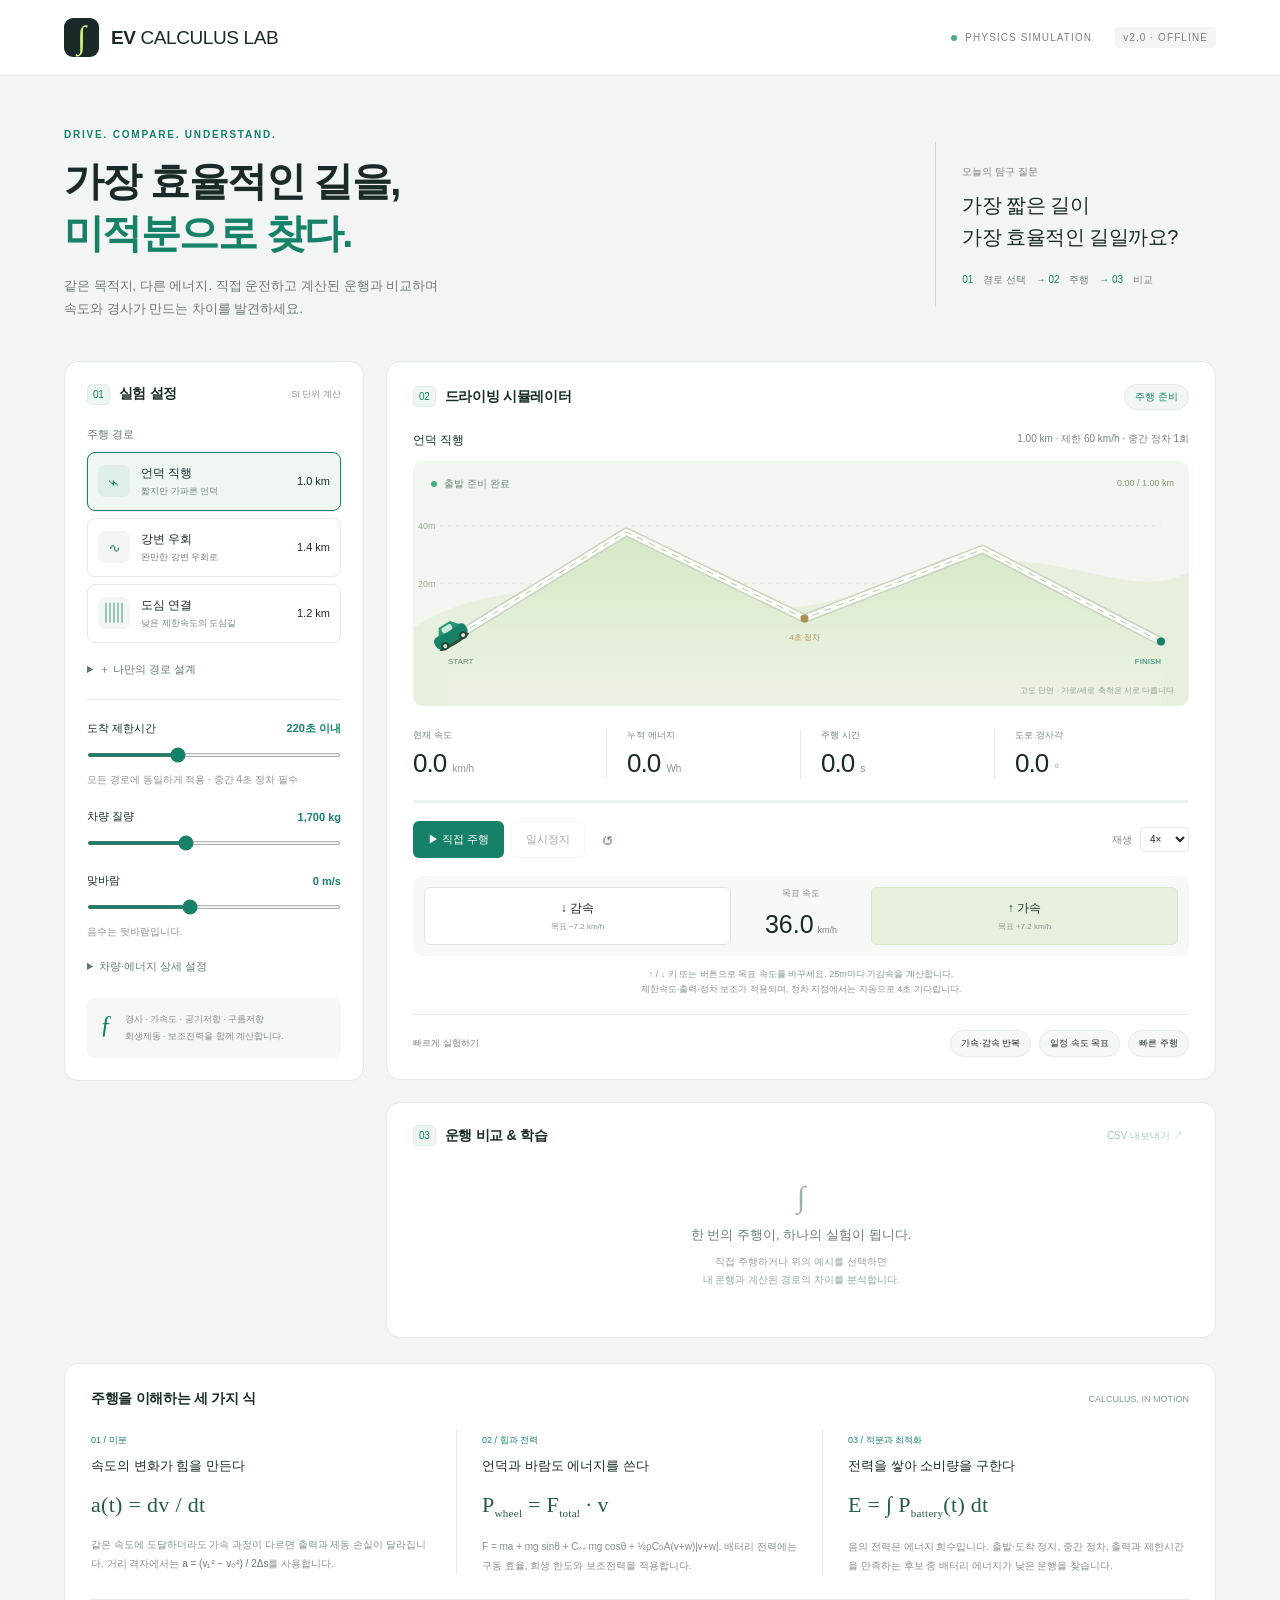
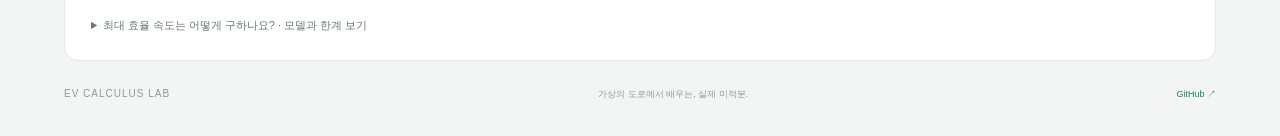
==== EV-Calculus-Lab.html @ 9992f2cc "Add standalone offline HTML and synchronized user/reference route comparison" ====
<!doctype html>
<html lang="ko">
<head><meta charset="utf-8"><meta name="viewport" content="width=device-width,initial-scale=1"><title>EV Calculus Lab · 미적분으로 달리다</title><style>:root{--bg:#f3f5f4;--ink:#192a28;--muted:#77827e;--line:#e3e9e6;--green:#168168;--lime:#d7f483;--blue:#687ddb;--font:'IBM Plex Sans KR',Arial,sans-serif}*{box-sizing:border-box}body{margin:0;background:var(--bg);color:var(--ink);font:14px var(--font)}button,input,select{font:inherit}button,summary{cursor:pointer}button:disabled{opacity:.4;cursor:not-allowed}button{transition:background .18s,transform .18s}button:not(:disabled):active{transform:translateY(1px)}a{color:var(--green)}:focus-visible{outline:3px solid #80b6f5;outline-offset:3px}fieldset{border:0;margin:0;padding:0;min-width:0}h1,h2,h3,p{margin:0}button{color:inherit}[hidden]{display:none!important}.topbar{height:76px;background:#fff;border-bottom:1px solid var(--line);padding:0 5%;display:flex;align-items:center;justify-content:space-between}.brand{display:flex;align-items:center;gap:12px;text-decoration:none;color:var(--ink);font-family:'Space Grotesk',sans-serif;letter-spacing:-.4px}.brand-icon{display:grid;place-items:center;width:35px;height:39px;background:var(--ink);color:var(--lime);border-radius:9px;font:32px Georgia}.brand strong{font-size:19px}.brand strong span{font-weight:500}.top-right{display:flex;align-items:center;gap:8px;font:10px 'Space Grotesk',sans-serif;letter-spacing:1.1px;color:var(--muted)}.status-dot{display:inline-block;width:6px;height:6px;border-radius:50%;background:#47ad80}.version{background:var(--bg);border-radius:4px;padding:5px 8px;margin-left:15px}main{max-width:1440px;margin:auto;padding:0 5%}.intro{display:flex;justify-content:space-between;align-items:center;padding:53px 0 40px}.eyebrow{font:10px 'Space Grotesk',sans-serif;letter-spacing:1.8px;color:var(--green);font-weight:600}h1{font-size:40px;line-height:1.3;font-weight:600;letter-spacing:-1.6px;margin:15px 0}h1 em{font-style:normal;color:var(--green)}.subtitle{color:#6c7974;line-height:1.8;font-size:13px}.intro-note{padding:20px 26px;border-left:1px solid #cfdad4;margin-right:12px}.intro-note>span{font-size:10px;color:var(--muted)}.intro-note>p{font-size:20px;line-height:1.6;letter-spacing:-.5px;margin:10px 0 20px}.intro-note>div{font:10px 'Space Grotesk',sans-serif;color:var(--green)}.intro-note>div>span{font-family:var(--font);color:var(--muted);margin:0 7px}.workspace{display:grid;grid-template-columns:300px minmax(0,1fr);gap:22px;align-items:start}.panel{background:#fff;border:1px solid var(--line);border-radius:14px;box-shadow:0 2px 3px #203b2c02}.settings{padding:22px;position:sticky;top:18px}.section-head{display:flex;align-items:center;justify-content:space-between;gap:8px;margin-bottom:22px}.section-head h2{font-size:14px;font-weight:600;letter-spacing:-.3px;display:flex;align-items:center;gap:9px}.section-num{font:10px 'Space Grotesk',sans-serif;color:var(--green);background:#edf6f1;border:1px solid #e2ede7;border-radius:5px;padding:4px 5px}.small-tag{font-size:9px;color:#87948e}.field-label{font-size:11px;display:block;color:#66766e;margin-bottom:10px}.route-choices{display:grid;gap:7px}.route-card{display:flex;align-items:center;text-align:left;gap:11px;background:#fff;border:1px solid var(--line);border-radius:8px;padding:12px 10px;width:100%}.route-card.active{border-color:var(--green);background:#f0f7f3;box-shadow:0 0 0 1px #16816814}.route-icon{width:32px;height:32px;display:grid;place-items:center;border-radius:7px;background:#f2f5f3;color:var(--green);font-size:20px}.route-card.active .route-icon{background:#dfeee6}.route-card strong{font-size:12px;font-weight:500;display:block}.route-card small{font-size:9px;color:var(--muted);display:block;margin-top:3px}.route-distance{margin-left:auto;font:11px 'Space Grotesk',sans-serif;white-space:nowrap}details{font-size:11px;margin-top:18px}summary{color:#677a70;font-weight:500;line-height:1.6}details[open]>summary{margin-bottom:12px}.hint{color:#89958f;font-size:10px;line-height:1.7;margin:7px 0 16px}.divider{height:1px;background:var(--line);margin:21px 0}.slider-label{display:flex;align-items:center;justify-content:space-between;font-size:11px;margin-top:21px}.slider-label output{font:11px 'Space Grotesk',var(--font);color:var(--green);font-weight:600}input[type=range]{width:100%;height:4px;accent-color:var(--green);margin:17px 0 7px;cursor:pointer}.two-fields{display:grid;grid-template-columns:1fr 1fr;gap:11px}.two-fields label{font-size:10px;color:#677a70}input[type=number]{display:block;width:100%;padding:7px 8px;background:#f8faf9;border:1px solid var(--line);border-radius:5px;margin-top:6px;color:var(--ink)}.full{width:100%;margin-top:12px}.model-note{display:flex;gap:12px;padding:13px;background:#f5f7f4;border-radius:7px;margin-top:22px}.model-note>span{color:var(--green);font:25px Georgia}.model-note>p{font-size:9px;color:#7e8c83;line-height:1.9}.main-column{display:grid;gap:22px;min-width:0}.simulator,.results{padding:22px 26px}.badge{font-size:10px;background:#f1f6f2;color:var(--green);border:1px solid #e0ebe3;padding:5px 10px;border-radius:20px}.sim-info{display:flex;justify-content:space-between;margin:0 0 12px}.sim-info>span:first-child{font-size:12px}.sim-info>span:last-child{font-size:10px;color:var(--muted)}.scene{height:245px;background:#f2f6f0;position:relative;border-radius:10px;overflow:hidden}.scene canvas{width:100%;height:100%}.scene-label{position:absolute;top:16px;left:18px;font-size:10px;display:flex;gap:7px;align-items:center;color:#718578}.scene-caption{position:absolute;bottom:10px;right:15px;font-size:8px;color:#90a18d}.telemetry{display:grid;grid-template-columns:repeat(4,1fr);padding:23px 0 21px}.telemetry>div{border-right:1px solid var(--line);padding-left:20px}.telemetry>div:first-child{padding-left:0}.telemetry>div:last-child{border:0}.telemetry span{display:block;font-size:9px;color:var(--muted);margin-bottom:6px}.telemetry strong{font:26px 'Space Grotesk',sans-serif;letter-spacing:-1px}.telemetry small{font:10px 'Space Grotesk',sans-serif;color:#8d9692;letter-spacing:0}.progress-track{height:3px;border-radius:3px;background:#edf2ef;overflow:hidden}.progress-track>div{height:100%;width:0;background:var(--green);transition:width .1s}.driver-controls{display:flex;align-items:center;justify-content:space-between;padding:18px 0}.drive-actions{display:flex;gap:7px}.button{border-radius:6px;padding:10px 14px;font-size:11px;border:1px solid transparent;font-weight:500}.primary{background:var(--green);color:#fff}.primary:hover{background:#10634f}.secondary{background:#fff;border-color:var(--line)}.secondary:hover{background:#f1f6f3}.icon-button{font-size:22px;border:0;background:none;padding:0 10px;color:#7b8c81}.playback-label{font-size:10px;color:var(--muted)}select{border:1px solid var(--line);background:#fff;border-radius:4px;font-size:10px;padding:5px;color:var(--ink);margin-left:5px}.pedals{display:grid;grid-template-columns:1fr 120px 1fr;gap:10px;background:#f7f9f7;border-radius:9px;padding:11px}.pedal{border:1px solid #dde5df;border-radius:6px;background:white;font-size:12px;padding:12px}.pedal small{display:block;font-size:8px;color:#8b978e;margin-top:4px}.pedal.accelerate{background:#e7f0dd;border-color:#d9e8cc}.pedal:hover{border-color:var(--green)}.target-speed{text-align:center;display:flex;align-items:baseline;justify-content:center;flex-wrap:wrap;gap:4px}.target-speed>span{width:100%;font-size:9px;color:#7a887e}.target-speed>strong{font:25px 'Space Grotesk',sans-serif}.target-speed>small{font-size:9px;color:var(--muted)}.control-hint{text-align:center;font-size:9px;margin:11px 0 17px}.quick-try{display:flex;align-items:center;gap:8px;padding-top:15px;border-top:1px solid var(--line)}.quick-try>span{font-size:9px;color:var(--muted);margin-right:auto}.quick-try>button{font-size:9px;background:#f6f8f6;border:1px solid #e5ebe5;border-radius:20px;padding:6px 10px}.quick-try>button:hover{background:#e5efe6}.text-button{background:none;border:0;font-size:10px;color:var(--green)}.empty-result{text-align:center;padding:12px 0 26px}.empty-icon{font:30px Georgia;color:#9ab0a0;margin:0 auto 12px}.empty-result h3{font-size:13px;font-weight:500;color:#6c7f73}.empty-result p{font-size:10px;color:#96a299;line-height:1.8;margin-top:9px}.busy{padding:22px;text-align:center;color:var(--green);font-size:12px}.comparison-summary{background:#eff6ed;border:1px solid #e0ecdd;border-radius:8px;padding:18px;margin-bottom:18px}.comparison-summary>strong{font:28px 'Space Grotesk',var(--font);color:var(--green);margin-right:10px}.comparison-summary p{font-size:10px;color:#70826f;line-height:1.7;margin-top:5px}.comparison-summary .warning{font:16px var(--font);color:#9b6726}.comparison-layout{display:grid;grid-template-columns:1fr 1fr;gap:20px}table{width:100%;border-collapse:collapse;font-size:10px}th{font-size:9px;color:var(--muted);font-weight:400;text-align:right;padding:8px 4px;border-bottom:1px solid var(--line)}td{text-align:right;padding:10px 4px;border-bottom:1px solid #f0f3f0}th:first-child,td:first-child{text-align:left}tr.mine{color:var(--blue)}tr.best{color:var(--green);font-weight:600}.feedback-box{background:#f8faf7;padding:15px;border-radius:8px}.feedback-box .eyebrow{font-size:8px}.feedback-box ul{font-size:10px;color:#71816f;padding-left:14px;line-height:1.75;margin:9px 0 0}.feedback-box li+li{margin-top:7px}.chart-tabs{display:flex;gap:20px;border-bottom:1px solid var(--line);margin-top:22px}.chart-tabs button{background:transparent;border:0;border-bottom:2px solid transparent;font-size:10px;color:var(--muted);padding:10px 2px}.chart-tabs button.active{color:var(--green);border-bottom-color:var(--green)}.chart-legend{display:flex;gap:16px;font-size:9px;color:var(--muted);margin:14px 0 0}.legend-user:before,.legend-best:before{content:'';display:inline-block;width:15px;height:2px;margin:0 5px 3px 0;background:var(--blue)}.legend-best:before{background:var(--green)}.chart-legend>span:last-child{margin-left:auto;font-size:8px}#chart{width:100%;height:210px;display:block}.result-bottom{display:flex;gap:8px;align-items:center;border-top:1px solid var(--line);padding-top:14px}.result-bottom>span{font-size:9px;color:var(--muted);margin-left:auto}.calculus{padding:26px;margin-top:25px}.formula-grid{display:grid;grid-template-columns:repeat(3,1fr)}.formula-grid>article{padding:0 25px;border-right:1px solid var(--line)}.formula-grid>article:first-child{padding-left:0}.formula-grid>article:last-child{border:0;padding-right:0}.formula-num{font-size:9px;color:var(--green)}.formula-grid h3{font-size:13px;margin:10px 0;font-weight:500}.equation{font:22px Georgia,serif;letter-spacing:.3px;color:#265c46;margin:17px 0}.equation sub{font-size:11px}.formula-grid p{font-size:10px;color:#859088;line-height:1.9}.formula-grid p b{font-weight:500;color:#647c69}.math-details{margin-top:24px;border-top:1px solid var(--line);padding-top:17px}.math-detail-content{font-size:11px;line-height:1.9;color:#738177}.math-detail-content p{margin:12px 0}footer{display:flex;justify-content:space-between;padding:27px 0 35px;color:#8e9a91;font-size:9px}footer>span:first-child{font:10px 'Space Grotesk',sans-serif;letter-spacing:1px}footer a{text-decoration:none}.toast{position:fixed;bottom:24px;left:50%;transform:translateX(-50%);background:#233f31;color:white;padding:13px 24px;border-radius:9px;box-shadow:0 5px 30px #0002;z-index:100;max-width:90vw;font-size:12px}.sr-only{position:absolute;width:1px;height:1px;overflow:hidden;clip:rect(0,0,0,0)}
@media(min-width:1500px){main{padding:0 40px}}@media(max-width:1050px){main{padding:0 3%}.workspace{grid-template-columns:260px minmax(0,1fr);gap:16px}.settings{padding:17px}.simulator,.results{padding:20px}.telemetry strong{font-size:22px}.telemetry>div{padding-left:12px}.comparison-layout{grid-template-columns:1fr}.quick-try{flex-wrap:wrap}.quick-try>span{width:100%}.result-bottom{flex-wrap:wrap}.result-bottom>span{width:100%;margin:0}.intro-note{margin:0;padding:15px}.intro-note>p{font-size:17px}}
@media(max-width:760px){.topbar{height:64px;padding:0 5%}.brand strong{font-size:15px}.top-right{font-size:0}.version{font-size:9px;margin-left:3px}.intro{padding:30px 0}.intro-note{display:none}h1{font-size:32px}.subtitle{font-size:12px}.workspace{grid-template-columns:1fr}.settings{position:static}.route-choices{grid-template-columns:repeat(3,1fr)}.route-card{display:block;padding:10px}.route-icon{display:none}.route-card small{font-size:8px}.route-distance{display:block;margin-top:6px}.settings .model-note{display:none}.scene{height:225px}.simulator,.results{padding:17px}.telemetry{padding:19px 0}.telemetry strong{font-size:21px}.telemetry small{font-size:8px}.telemetry>div{padding-left:9px}.telemetry span{font-size:8px}.quick-try>span{width:auto}.quick-try{gap:6px}.quick-try>button{font-size:8px;padding:6px 7px}.formula-grid{grid-template-columns:1fr;gap:22px}.formula-grid>article{border:0;border-bottom:1px solid var(--line);padding:0 0 20px!important}.formula-grid>article:last-child{padding:0!important}.calculus{padding:20px}.formula-grid p{font-size:11px}.intro br.desktop{display:none}footer>span:nth-child(2){display:none}.pedals{grid-template-columns:1fr 85px 1fr}.pedal{padding:11px 5px}.comparison-layout{gap:12px}.section-head{margin-bottom:18px}.small-tag{font-size:8px}}

.pair-comparison{padding:18px 0;border-bottom:1px solid #dfe8db;margin-bottom:20px}.pair-comparison h3{margin-top:0}.pair-comparison select{max-width:100%;padding:8px;border:1px solid #c6d3bf;border-radius:8px;background:white}#pairScene{width:100%;height:340px;background:#f7faf3;border-radius:12px;display:block}.pair-controls{display:flex;gap:10px;flex-wrap:wrap;align-items:center;margin:12px 0}#pairClock{font-variant-numeric:tabular-nums}#pairSeek{width:100%}</style></head>
<body>
<header class="topbar"><a class="brand" href="#" aria-label="EV Calculus Lab 홈"><span class="brand-icon">∫</span><strong>EV <span>CALCULUS LAB</span></strong></a><div class="top-right"><span class="status-dot"></span> PHYSICS SIMULATION <span class="version">v2.0 · OFFLINE</span></div></header>
<main>
 <section class="intro"><div><p class="eyebrow">DRIVE. COMPARE. UNDERSTAND.</p><h1>가장 효율적인 길을,<br><em>미적분으로 찾다.</em></h1><p class="subtitle">같은 목적지, 다른 에너지. 직접 운전하고 계산된 운행과 비교하며<br class="desktop"> 속도와 경사가 만드는 차이를 발견하세요.</p></div><div class="intro-note"><span>오늘의 탐구 질문</span><p>가장 짧은 길이<br>가장 효율적인 길일까요?</p><div>01 <span>경로 선택</span> → 02 <span>주행</span> → 03 <span>비교</span></div></div></section>
 <div class="workspace">
  <aside class="panel settings"><div class="section-head"><h2><span class="section-num">01</span> 실험 설정</h2><span class="small-tag">SI 단위 계산</span></div>
   <fieldset id="settingsFields"><legend class="sr-only">운행 환경 설정</legend>
   <label class="field-label">주행 경로</label><div id="routeChoices" class="route-choices"></div>
   <details class="custom-editor"><summary>＋ 나만의 경로 설계</summary><p class="hint">공통 출발 0m → 중간 정차 8m → 도착 0m. 두 언덕의 높이를 바꿔 보세요.</p><div class="two-fields"><label>길이 (m)<input id="customLength" type="number" min="800" max="2000" step="100" value="1200"></label><label>제한속도 (km/h)<input id="customLimit" type="number" min="30" max="70" value="50"></label><label>첫 언덕 높이 (m)<input id="customPeak1" type="number" min="-20" max="50" value="25"></label><label>두 번째 높이 (m)<input id="customPeak2" type="number" min="-20" max="50" value="20"></label></div><button id="applyCustom" class="button secondary full">경로 적용</button></details>
   <div class="divider"></div><label class="slider-label" for="deadline">도착 제한시간 <output id="deadlineOut">220초 이내</output></label><input id="deadline" type="range" min="80" max="480" step="10" value="220"><p class="hint">모든 경로에 동일하게 적용 · 중간 4초 정차 필수</p>
   <label class="slider-label" for="mass">차량 질량 <output id="massOut">1,700 kg</output></label><input id="mass" type="range" min="900" max="3000" step="100" value="1700">
   <label class="slider-label" for="wind">맞바람 <output id="windOut">0 m/s</output></label><input id="wind" type="range" min="-10" max="15" value="0"><p class="hint">음수는 뒷바람입니다.</p>
   <details><summary>차량·에너지 상세 설정</summary><div class="two-fields"><label>공기저항계수 Cd<input id="cd" type="number" min="0.15" max="0.6" step="0.01" value="0.28"></label><label>전면적 (m²)<input id="area" type="number" min="1.5" max="4" step="0.1" value="2.3"></label><label>구름저항계수<input id="crr" type="number" min="0.005" max="0.03" step="0.001" value="0.010"></label><label>구동 효율<input id="efficiency" type="number" min="0.65" max="0.98" step="0.01" value="0.90"></label><label>회생 효율<input id="regen" type="number" min="0" max="0.9" step="0.05" value="0.65"></label><label>보조전력 (W)<input id="auxiliary" type="number" min="0" max="3000" step="100" value="700"></label></div></details>
   </fieldset>
   <div class="model-note"><span>ƒ</span><p>경사 · 가속도 · 공기저항 · 구름저항<br>회생제동 · 보조전력을 함께 계산합니다.</p></div>
  </aside>
  <section class="main-column">
   <div class="panel simulator"><div class="section-head"><h2><span class="section-num">02</span> 드라이빙 시뮬레이터</h2><span id="modeBadge" class="badge">주행 준비</span></div>
    <div class="sim-info"><span id="routeTitle">언덕 직행</span><span id="routeMeta">1.00 km · 중간 정차 1회</span></div>
    <div class="scene"><canvas id="scene" aria-label="경로 고도와 차량 위치를 보여주는 시뮬레이션"></canvas><div class="scene-label"><span class="status-dot"></span> <span id="sceneStatus">출발 준비 완료</span></div><span class="scene-caption">고도 단면 · 가로/세로 축척은 서로 다릅니다</span></div>
    <div class="telemetry"><div><span>현재 속도</span><strong id="speedValue">0.0 <small>km/h</small></strong></div><div><span>누적 에너지</span><strong id="energyValue">0.0 <small>Wh</small></strong></div><div><span>주행 시간</span><strong id="timeValue">0.0 <small>s</small></strong></div><div><span>도로 경사각</span><strong id="gradeValue">0.0 <small>°</small></strong></div></div>
    <div class="progress-track"><div id="driveProgress"></div></div>
    <div class="driver-controls"><div class="drive-actions"><button id="startDrive" class="button primary">▶ 직접 주행</button><button id="pauseDrive" class="button secondary" disabled>일시정지</button><button id="resetDrive" class="icon-button" aria-label="주행 초기화" title="초기화">↺</button></div><label class="playback-label">재생 <select id="playback"><option value="1">1×</option><option value="4" selected>4×</option><option value="10">10×</option></select></label></div>
    <div class="pedals"><button id="brake" class="pedal brake">↓ 감속 <small>목표 −7.2 km/h</small></button><div class="target-speed"><span>목표 속도</span><strong id="targetValue">36.0</strong><small>km/h</small></div><button id="accelerate" class="pedal accelerate">↑ 가속 <small>목표 +7.2 km/h</small></button></div>
    <p class="hint control-hint">↑ / ↓ 키 또는 버튼으로 목표 속도를 바꾸세요. 25m마다 가감속을 계산합니다.<br>제한속도·출력·정차 보조가 적용되며, 정차 지점에서는 자동으로 4초 기다립니다.</p>
    <div class="quick-try"><span>빠르게 실험하기</span><button data-preset="wave">가속·감속 반복</button><button data-preset="smooth">일정 속도 목표</button><button data-preset="fast">빠른 주행</button></div>
   </div>
   <div class="panel results"><div class="section-head"><h2><span class="section-num">03</span> 운행 비교 & 학습</h2><button id="exportCsv" class="text-button" disabled>CSV 내보내기 ↗</button></div>
    <div id="emptyResult" class="empty-result"><div class="empty-icon">∫</div><h3>한 번의 주행이, 하나의 실험이 됩니다.</h3><p>직접 주행하거나 위의 예시를 선택하면<br>내 운행과 계산된 경로의 차이를 분석합니다.</p></div>
    <div id="resultContent" hidden><section class="pair-comparison"><h3>내 운행과 계산 기준을 동시에 보기</h3><label>비교 대상 <select id="comparisonType"><option value="best">전체 후보 중 최소 에너지 경로</option><option value="same">내 경로에서 계산한 최소 에너지 운행</option></select></label><p id="pairStatus" class="hint"></p><canvas id="pairScene" aria-label="같은 경과 시간에서 사용자와 계산 기준의 고도 경로 및 차량 위치 비교"></canvas><div class="pair-controls"><button id="replayTogether" class="button primary">▶ 동시 재생</button><button id="pausePair" class="button secondary">비교 일시정지</button><span id="pairClock"></span></div><input id="pairSeek" type="range" min="0" max="220" value="0" step="0.1" aria-label="동시 비교 경과 시간"><p class="hint">보라색: 내 운행 · 초록색: 계산 기준. 두 고도 단면은 동일한 거리·고도 축척입니다. 실제 지도가 아닌 가상 경로이며, 계산 기준은 격자 내 최솟값입니다.</p></section><div id="comparisonSummary" class="comparison-summary"></div><div class="comparison-layout"><div id="resultTable"></div><div class="feedback-box"><p class="eyebrow">LEARNING NOTES</p><ul id="feedback"></ul></div></div>
     <div class="chart-tabs" role="group" aria-label="비교 그래프 선택"><button class="active" data-chart="v">속도</button><button data-chart="power">전력</button><button data-chart="energy">누적 에너지</button></div><div class="chart-legend"><span class="legend-user">내 운행</span><span class="legend-best">계산 기준</span><span>공통 축: 경과 시간 (s)</span></div><canvas id="chart" aria-label="내 운행과 계산 기준의 시간별 비교 그래프"></canvas><p id="chartExplanation" class="hint"></p>
     <div class="result-bottom"><button id="replayUser" class="button secondary">내 운행 재생</button><button id="replayBest" class="button secondary">계산 기준 재생</button><span>재생 후 다시 주행하며 개선해 보세요.</span></div>
    </div>
    <p id="busy" class="busy" hidden>경사와 속도 조합을 계산하고 있습니다…</p>
   </div>
  </section>
 </div>
 <section class="panel calculus"><div class="section-head"><h2>주행을 이해하는 세 가지 식</h2><span class="small-tag">CALCULUS, IN MOTION</span></div><div class="formula-grid"><article><span class="formula-num">01 / 미분</span><h3>속도의 변화가 힘을 만든다</h3><div class="equation">a(t) = dv / dt</div><p>같은 속도에 도달하더라도 가속 과정이 다르면 출력과 제동 손실이 달라집니다. 거리 격자에서는 <b>a = (v₁² − v₀²) / 2Δs</b>를 사용합니다.</p></article><article><span class="formula-num">02 / 힘과 전력</span><h3>언덕과 바람도 에너지를 쓴다</h3><div class="equation">P<sub>wheel</sub> = F<sub>total</sub> · v</div><p>F = ma + mg sinθ + Cᵣᵣmg cosθ + ½ρCᴅA(v+w)|v+w|. 배터리 전력에는 구동 효율, 회생 한도와 보조전력을 적용합니다.</p></article><article><span class="formula-num">03 / 적분과 최적화</span><h3>전력을 쌓아 소비량을 구한다</h3><div class="equation">E = ∫ P<sub>battery</sub>(t) dt</div><p>음의 전력은 에너지 회수입니다. 출발·도착 정지, 중간 정차, 출력과 제한시간을 만족하는 후보 중 배터리 에너지가 낮은 운행을 찾습니다.</p></article></div>
 <details class="math-details"><summary>최대 효율 속도는 어떻게 구하나요? · 모델과 한계 보기</summary><div class="math-detail-content"><p>평지·무풍·일정 속도에서는 거리당 에너지 e(v) = (Cᵣᵣmg + ½ρCᴅAv²)/η + Pₐᵤₓ/v 입니다. 이를 미분하면 e′(v) = ρCᴅAv/η − Pₐᵤₓ/v²이며, e′(v)=0에서 <b>v* = ∛(Pₐᵤₓη / ρCᴅA)</b>입니다. 현재 설정의 평지·무풍 참고 속도: <b id="steadySpeed">약 33 km/h</b>. 보조전력이 0이면 양의 유한 최솟값 속도는 없습니다.</p><p>실제 최적화는 이 일정속도 식만 사용하지 않습니다. 거리 25m, 속도 2m/s, 시간 0.5초 격자의 동적 계획법으로 경사와 정차를 반영합니다. 각 구간 시간을 올림하므로 실제 도착시간보다 보수적입니다. 격자 밖의 연속 최적해나 모든 도로의 전역 최적해를 보장하지 않습니다.</p><p>차량은 가상의 교육 모델입니다. 구동 효율은 일정하며 배터리 SOC·온도·타이어 미끄럼·곡선 주행은 모델링하지 않습니다. 회생은 기계 출력 45kW까지, 구동은 85kW까지입니다. 출발·종료 고도는 같고, 지도는 실제 도로가 아닌 고도 단면입니다. 내리막 회생에는 제동이 필요하며 무한한 에너지 회수는 불가능합니다.</p><p>참고: <a href="https://research-hub.nlr.gov/en/publications/fastsim-a-model-to-estimate-vehicle-efficiency-cost-and-performan-2/" target="_blank" rel="noreferrer">Brooker et al., FASTSim (2015)</a>의 힘·전력 기반 모델 구성. 본 프로젝트는 별도로 구현한 단순화 모델이며 FASTSim 검증을 받은 모델은 아닙니다.</p></div></details></section>
 <footer><span>EV CALCULUS LAB</span><span>가상의 도로에서 배우는, 실제 미적분.</span><a href="https://github.com/LoggerVibe/vibe-coding" target="_blank" rel="noreferrer">GitHub ↗</a></footer>
</main><div id="toast" class="toast" role="status" aria-live="polite" hidden></div>
<script>'use strict';
// Browser counterpart of physics.py/model.py. No network or packages required.
const EVEngine=(()=>{
 const defaults={mass:1700,cd:.28,area:2.3,crr:.01,efficiency:.9,regen:.65,auxiliary:700,wind:0};
 const bounds={mass:[900,3000],cd:[.15,.6],area:[1.5,4],crr:[.005,.03],efficiency:[.65,.98],regen:[0,.9],auxiliary:[0,3000],wind:[-10,15]};
 function vehicle(input={}){const c={...defaults,...input};for(const k in bounds)if(!Number.isFinite(c[k])||c[k]<bounds[k][0]||c[k]>bounds[k][1])throw Error(k+' 설정 범위를 확인하세요.');return c;}
 function route(id,label,length,p1,p2,limit){const n=length/25,knots=[0,p1,8,p2,0];return {id,label,length,s:Array.from({length:n+1},(_,i)=>i*25),h:Array.from({length:n+1},(_,i)=>{const u=i/n*4,j=Math.min(3,Math.floor(u));return knots[j]+(knots[j+1]-knots[j])*(u-j);}),limits:Array(n).fill(limit/3.6),stops:[n/2],stop_seconds:4,description:{ridge:'짧지만 가파른 언덕',river:'완만한 강변 우회로',city:'낮은 제한속도의 도심길',custom:'직접 설계한 경사'}[id]};}
 function routes(custom){const rs=[route('ridge','언덕 직행',1000,38,32,60),route('river','강변 우회',1400,12,10,60),route('city','도심 연결',1200,19,16,40)];if(custom){const {length,peak1,peak2,limit}=custom;if(![length,peak1,peak2,limit].every(Number.isFinite)||length%100||length<800||length>2000||Math.min(peak1,peak2)<-20||Math.max(peak1,peak2)>50||limit<30||limit>70)throw Error('경로 설정 범위를 확인하세요.');rs.push(route('custom','나의 설계',length,peak1,peak2,limit));}return rs;}
 function forces(v,a,g,c){const rel=v+c.wind;return {inertia:c.mass*a,grade:c.mass*9.81*g,rolling:c.mass*9.81*c.crr*Math.sqrt(1-g*g),drag:.5*1.225*c.cd*c.area*rel*Math.abs(rel)};}
 function transition(ds,dh,v0,v1,c,limit){if(ds<=0||Math.abs(dh)>=ds||Math.min(v0,v1)<0||v0+v1<=0||Math.max(v0,v1)>limit+1e-9)return null;const a=(v1*v1-v0*v0)/(2*ds);if(a < -3-1e-9||a>2+1e-9)return null;const dt=2*ds/(v0+v1),g=dh/ds,power=v=>Object.values(forces(v,a,g,c)).reduce((x,y)=>x+y,0)*v,lo=Math.min(v0,v1),hi=Math.max(v0,v1),cand=[v0,v1],k=.5*1.225*c.cd*c.area,f=forces(0,a,g,c),b=f.inertia+f.grade+f.rolling;
 for(const sign of [-1,1]){const aa=3*k*sign,bb=4*k*sign*c.wind,cc=b+k*sign*c.wind*c.wind,disc=bb*bb-4*aa*cc;if(disc>=0)for(const root of [(-bb+Math.sqrt(disc))/(2*aa),(-bb-Math.sqrt(disc))/(2*aa)])if(lo<root&&root<hi&&(root+c.wind)*sign>=0)cand.push(root);}if(lo< -c.wind&&-c.wind<hi)cand.push(-c.wind);if(Math.max(...cand.map(power))>85000+1e-6)return null;
 const totals={draw:0,recovered:0,auxiliary:c.auxiliary*dt/3600,drag:0,rolling:0,grade:0,inertia:0,friction:0};for(let j=0;j<8;j++){const v=v0+(v1-v0)*(j+.5)/8,f=forces(v,a,g,c),p=Object.values(f).reduce((x,y)=>x+y,0)*v,h=dt/(8*3600);totals.draw+=Math.max(p,0)/c.efficiency*h;totals.recovered+=Math.min(Math.max(-p,0),45000)*c.regen*h;totals.friction+=Math.max(-p-45000,0)*h;for(const key of ['drag','rolling','grade','inertia'])totals[key]+=f[key]*v*h;}const energy=totals.draw+totals.auxiliary-totals.recovered;return {dt,energy,a,power:energy*3600/dt,grade_angle:Math.asin(g)*180/Math.PI,...totals};}
 const graphCache=new Map(),optimalCache=new Map();
 function graph(r,c){const key=JSON.stringify([r,c]);if(graphCache.has(key))return graphCache.get(key);const n=r.s.length-1,opts=Array.from({length:n+1},(_,i)=>[0,n,...r.stops].includes(i)?[0]:Array.from({length:10},(_,j)=>(j+1)*2).filter(v=>v<=Math.min(r.limits[i-1],r.limits[i]))),edges=Array(n);let reachable=new Set([0]);for(let i=n-1;i>=0;i--){const layer=new Map(),previous=new Set();for(const v0 of opts[i]){const out=[];for(const v1 of opts[i+1])if(reachable.has(v1)){const e=transition(25,r.h[i+1]-r.h[i],v0,v1,c,r.limits[i]);if(e)out.push([v1,e]);}if(out.length){layer.set(v0,out);previous.add(v0);}}edges[i]=layer;reachable=previous;}if(graphCache.size>24)graphCache.clear();graphCache.set(key,edges);return edges;}
 function evaluate(r,speeds,c,deadline){const n=r.s.length-1;if(speeds.length!==n+1||speeds.some(v=>!Number.isFinite(v)||v<0))throw Error('전체 속도 기록이 필요합니다.');const reasons=[];if(speeds[0]||speeds[n])reasons.push('출발·도착 정지 조건 위반');if(r.stops.some(i=>speeds[i]))reasons.push('필수 정차 누락');const totals={draw:0,recovered:0,auxiliary:0,drag:0,rolling:0,grade:0,inertia:0,friction:0};let t=0,energy=0;const samples=[{t:0,s:0,h:r.h[0],v:speeds[0],a:0,power:0,energy:0,angle:0}];for(let i=0;i<n;i++){const e=transition(25,r.h[i+1]-r.h[i],speeds[i],speeds[i+1],c,r.limits[i]);if(!e)throw Error('운행 제약 위반: '+(i+1));t+=e.dt;energy+=e.energy;for(const k in totals)totals[k]+=e[k];samples.push({t,s:r.s[i+1],h:r.h[i+1],v:speeds[i+1],a:e.a,power:e.power,energy,angle:e.grade_angle});if(r.stops.includes(i+1)&&speeds[i+1]===0){t+=4;const idle=c.auxiliary*4/3600;energy+=idle;totals.auxiliary+=idle;samples.push({...samples.at(-1),t,a:0,power:c.auxiliary,energy});}}if(t>deadline+1e-8)reasons.push('도착 제한시간 초과');return {route_id:r.id,label:r.label,speeds,samples,time:t,energy,wh_km:energy/(r.length/1000),totals,valid:!reasons.length,reasons,distance:r.length};}
 function step(r,c,index,v,target){if(!Number.isInteger(index)||index<0||index>=r.s.length-1||!Number.isFinite(target)||target<0||target>25)throw Error('주행 입력을 확인하세요.');const choices=graph(r,c)[index].get(v)||[];if(!choices.length)throw Error('진행 가능한 운행이 없습니다.');const [v1,e]=choices.slice().sort((a,b)=>Math.abs(a[0]-target)-Math.abs(b[0]-target)||a[1].energy-b[1].energy)[0];return {v:v1,...e,s:r.s[index+1],h:r.h[index+1],dwell:r.stops.includes(index+1)?4:0,assisted:Math.abs(v1-target)>1.01};}
 function optimize(r,c,deadline){const edges=graph(r,c),budget=Math.floor(deadline/.5+1e-9),layers=[new Map([[0,{energy:0,prev:null,v:0,tick:0}]])];for(let i=0;i<edges.length;i++){const current=new Map(),dwell=r.stops.includes(i+1)?4:0,idle=c.auxiliary*dwell/3600;for(const [key,node]of layers.at(-1))for(const [v1,e]of edges[i].get(node.v)||[]){const tick=node.tick+Math.ceil((e.dt+dwell)/.5-1e-9);if(tick>budget)continue;const nextKey=tick*11+v1/2,energy=node.energy+e.energy+idle;if(!current.has(nextKey)||energy<current.get(nextKey).energy)current.set(nextKey,{energy,prev:key,v:v1,tick});}if(!current.size)return null;layers.push(current);}let key,best=Infinity;for(const [k,node]of layers.at(-1))if(node.energy<best){key=k;best=node.energy;}const conservative_time=layers.at(-1).get(key).tick*.5,path=[];for(const layer of layers.slice().reverse()){const node=layer.get(key);path.push(node.v);key=node.prev;}return {...evaluate(r,path.reverse(),c,deadline),conservative_time,method:'거리 25m · 속도 2m/s · 시간 0.5s 보수적 격자 DP'};}
 function optimal(rs,c,deadline){const key=JSON.stringify([rs,c,deadline]);if(!optimalCache.has(key)){if(optimalCache.size>8)optimalCache.clear();optimalCache.set(key,rs.map(r=>optimize(r,c,deadline)));}return optimalCache.get(key);}
 function compare(user,rs){const feasible=rs.filter(r=>r&&r.valid);if(!feasible.length)return {best:null,saving:null,feedback:['시간 제약에서 격자 해를 찾지 못했습니다. 제한시간을 늘려 보세요.']};const best=feasible.reduce((a,b)=>a.energy<b.energy?a:b),same=feasible.find(r=>r.route_id===user.route_id),feedback=[];if(!user.valid)feedback.push('비교 조건 미충족: '+user.reasons.join(', '));if(best.route_id!==user.route_id)feedback.push('전체 후보 중 '+best.label+'의 계산 에너지가 가장 낮습니다.');if(same)feedback.push('같은 경로의 계산 운행 대비 에너지 차이: '+(user.energy-same.energy).toFixed(1)+' Wh');feedback.push('회생제동 회수량: '+user.totals.recovered.toFixed(1)+' Wh.','두 차량은 동일한 경과 시간으로 재생됩니다. 경로 길이가 다르면 위치 비율도 달라집니다.');return {best:best.route_id,saving:user.valid&&user.energy>1e-6?(user.energy-best.energy)/user.energy*100:null,same_route_energy:same?.energy,feedback};}
 function dispatch(path,data){const c=vehicle(data.vehicle),deadline=data.deadline??220;if(!Number.isFinite(deadline)||deadline<80||deadline>480)throw Error('제한시간은 80~480초입니다.');const rs=routes(data.custom);if(path==='config')return {routes:rs,vehicle:c};const r=rs.find(r=>r.id===(data.route||'ridge'));if(!r)throw Error('경로가 없습니다.');if(path==='step')return step(r,c,data.index,data.v,data.target);if(path==='optimize')return {optimal:optimal(rs,c,deadline)};if(path==='preset'){if(!['smooth','wave','fast'].includes(data.style))throw Error('주행 예시를 확인하세요.');const speeds=[0];for(let i=0;i<r.s.length-1;i++)speeds.push(step(r,c,i,speeds.at(-1),data.style==='smooth'?10:data.style==='fast'?20:(Math.floor(i/4)%2===0?16:4)).v);return evaluate(r,speeds,c,deadline);}if(path==='compare'){const user=evaluate(r,data.speeds,c,deadline),results=optimal(rs,c,deadline);return {user,optimal:results,comparison:compare(user,results)};}throw Error('지원하지 않는 계산입니다.');}
 return {dispatch,transition,vehicle,routes,optimize};
})();
if(typeof module!=='undefined')module.exports=EVEngine;
</script><script>'use strict';
const $=id=>document.getElementById(id);
const state={routes:[],route:'ridge',custom:null,target:10,mode:'idle',paused:false,index:0,
  speeds:[0],segment:null,clock:0,energy:0,position:0,speed:0,angle:0,pending:false,
  generation:0,result:null,replay:null,pairTime:0,pairPlaying:false,chart:'v',busy:false};
let toastTimer;
function toast(text){$('toast').textContent=text;$('toast').hidden=false;clearTimeout(toastTimer);toastTimer=setTimeout(()=>$('toast').hidden=true,5500);}
function settings(){return {vehicle:Object.fromEntries(['mass','wind','cd','area','crr','efficiency','regen','auxiliary'].map(k=>[k,Number($(k).value)])),deadline:Number($('deadline').value),route:state.route,custom:state.custom};}
async function api(path,body={}){await new Promise(resolve=>setTimeout(resolve,0));return EVEngine.dispatch(path,{...settings(),...body});}
function routeNow(){return state.routes.find(r=>r.id===state.route)||state.routes[0];}
function escaped(text){return String(text).replace(/[&<>"']/g,c=>({'&':'&amp;','<':'&lt;','>':'&gt;','"':'&quot;',"'":'&#39;'}[c]));}
function lock(value){$('settingsFields').disabled=value;document.querySelectorAll('[data-preset]').forEach(b=>b.disabled=value);$('startDrive').disabled=value;}
function updateSettings(){ $('massOut').textContent=Number($('mass').value).toLocaleString()+' kg';$('windOut').textContent=$('wind').value+' m/s';$('deadlineOut').textContent=$('deadline').value+'초 이내';const c=settings().vehicle;const v=Math.cbrt(c.auxiliary*c.efficiency/(1.225*c.cd*c.area))*3.6;$('steadySpeed').textContent=v.toFixed(1)+' km/h';}
function chooseRoute(id){reset();state.route=id;renderRoutes();renderScene();}
function renderRoutes(){const icons={ridge:'⌁',river:'∿',city:'▥',custom:'⌘'};$('routeChoices').innerHTML=state.routes.map(r=>`<button type="button" class="route-card ${r.id===state.route?'active':''}" data-route="${r.id}" aria-pressed="${r.id===state.route}"><span class="route-icon">${icons[r.id]}</span><span><strong>${escaped(r.label)}</strong><small>${escaped(r.description)}</small></span><span class="route-distance">${(r.length/1000).toFixed(1)} km</span></button>`).join('');document.querySelectorAll('[data-route]').forEach(b=>b.onclick=()=>chooseRoute(b.dataset.route));const r=routeNow();$('routeTitle').textContent=r.label;$('routeMeta').textContent=`${(r.length/1000).toFixed(2)} km · 제한 ${Math.round(r.limits[0]*3.6)} km/h · 중간 정차 1회`;}
function setTarget(v){state.target=Math.max(2,Math.min(20,v));$('targetValue').textContent=(state.target*3.6).toFixed(1);}
function reset(clearResults=true){state.generation++;Object.assign(state,{mode:'idle',paused:false,index:0,speeds:[0],segment:null,clock:0,energy:0,position:0,speed:0,angle:0,pending:false,replay:null,pairTime:0,pairPlaying:false,busy:false});lock(false);$('pauseDrive').disabled=true;$('pauseDrive').textContent='일시정지';$('modeBadge').textContent='주행 준비';$('sceneStatus').textContent='출발 준비 완료';$('busy').hidden=true;if(clearResults){state.result=null;$('resultContent').hidden=true;$('emptyResult').hidden=false;$('exportCsv').disabled=true;}renderTelemetry();renderScene();}
function renderTelemetry(){for(const [id,value,unit]of [['speedValue',state.speed*3.6,'km/h'],['energyValue',state.energy,'Wh'],['timeValue',state.clock,'s'],['gradeValue',state.angle,'°']])$(id).innerHTML=`${value.toFixed(1)} <small>${unit}</small>`;$('driveProgress').style.width=(100*state.position/(routeNow()?.length||1))+'%';}
async function nextSegment(){if(state.pending||state.mode!=='drive')return;const r=routeNow();if(state.index>=r.s.length-1){state.mode='idle';$('pauseDrive').disabled=true;$('modeBadge').textContent='주행 완료';$('sceneStatus').textContent='도착 · 결과 분석 중';await analyze(state.speeds);return;}state.pending=true;const generation=state.generation;try{const e=await api('step',{index:state.index,v:state.speeds.at(-1),target:state.target});if(generation!==state.generation)return;state.segment={...e,elapsed:0,startS:r.s[state.index],startV:state.speeds.at(-1),startTime:state.clock,startEnergy:state.energy};$('sceneStatus').textContent=e.dwell?'정차 지점 접근 · 제동 보조':e.assisted?'제한속도·출력·제동 보조 적용':'목표 속도에 맞춰 주행 중';}catch(err){toast(err.message);reset(false);}finally{if(generation===state.generation)state.pending=false;}}
async function startDrive(){reset(false);state.result=null;$('resultContent').hidden=true;$('emptyResult').hidden=false;$('exportCsv').disabled=true;state.mode='drive';lock(true);$('pauseDrive').disabled=false;$('modeBadge').textContent='직접 주행';await nextSegment();}
async function analyze(speeds){const generation=state.generation;state.busy=true;lock(true);$('busy').hidden=false;$('emptyResult').hidden=true;try{const result=await api('compare',{speeds});if(generation!==state.generation)return;state.result=result;renderResults();$('sceneStatus').textContent='운행 분석 완료';}catch(err){if(generation===state.generation){toast(err.message);$('emptyResult').hidden=false;}}finally{if(generation===state.generation){state.busy=false;lock(false);$('busy').hidden=true;}}}
async function runPreset(style){reset();state.busy=true;lock(true);$('busy').hidden=false;const generation=state.generation;try{const user=await api('preset',{style});if(generation!==state.generation)return;state.speeds=user.speeds;const last=user.samples.at(-1);Object.assign(state,{position:last.s,clock:last.t,energy:last.energy,speed:0,angle:last.angle});renderTelemetry();renderScene();$('modeBadge').textContent='예시 주행 완료';await analyze(user.speeds);}catch(err){if(generation===state.generation){toast(err.message);lock(false);$('busy').hidden=true;state.busy=false;}}}
function bestResult(){const result=state.result;return result?.optimal.find(r=>r&&r.route_id===result.comparison.best);}
function renderResults(){const {user,optimal,comparison}=state.result;$('resultContent').hidden=false;$('emptyResult').hidden=true;$('exportCsv').disabled=false;const best=bestResult();if(!user.valid){$('comparisonSummary').innerHTML=`<strong class="warning">비교 조건을 확인해 주세요</strong><p>${user.reasons.map(escaped).join(' · ')}. 에너지 수치는 표시하지만 절감률은 평가하지 않습니다.</p>`;}else if(!best){$('comparisonSummary').innerHTML='<strong class="warning">현재 격자에서 기준 해를 찾지 못했습니다</strong><p>제한시간을 늘리면 더 많은 운행 후보를 탐색할 수 있습니다.</p>';}else if(comparison.saving===null){$('comparisonSummary').innerHTML='<strong class="warning">순소비가 0 이하입니다</strong><p>절감률 대신 Wh 단위 에너지 차이를 비교하세요.</p>';}else{$('comparisonSummary').innerHTML=`<strong>${Math.abs(comparison.saving).toFixed(1)}%</strong><span>${comparison.saving>=0?'계산 기준 대비 절감 가능':'내 운행이 계산 기준보다 낮음'}</span><p>${escaped(best.label)} · ${best.energy.toFixed(1)} Wh · ${best.time.toFixed(1)}초 / 내 운행 ${user.energy.toFixed(1)} Wh · ${user.time.toFixed(1)}초<br>동일 출발·도착·중간 정차 조건, ${$('deadline').value}초 이내. 격자 탐색 기준이며 연속 전역 최적해는 아닙니다.</p>`;}
 const row=(r,cls,label)=>`<tr class="${cls}"><td>${escaped(label)}</td><td>${r.energy.toFixed(1)}</td><td>${r.time.toFixed(1)}</td><td>${r.wh_km.toFixed(1)}</td></tr>`;
 $('resultTable').innerHTML='<table><thead><tr><th>운행</th><th>Wh</th><th>초</th><th>Wh/km</th></tr></thead><tbody>'+row(user,'mine','내 운행')+optimal.map((r,i)=>r?row(r,r.route_id===comparison.best?'best':'',r.label+(r.route_id===comparison.best?' ✓':'')):`<tr><td>${escaped(state.routes[i].label)}</td><td colspan="3">시간 격자 해 없음</td></tr>`).join('')+'</tbody></table>';
 $('feedback').innerHTML=comparison.feedback.map(x=>`<li>${escaped(x)}</li>`).join('');$('replayBest').disabled=!best;$('replayTogether').disabled=!best;state.pairTime=0;state.pairPlaying=!!best;renderPair();renderChart();}
function startReplay(which){const result=which==='user'?state.result?.user:bestResult();if(!result)return;reset(false);state.route=result.route_id;renderRoutes();state.replay=result;state.mode='replay';lock(true);$('pauseDrive').disabled=false;$('modeBadge').textContent=which==='user'?'내 운행 재생':'계산 기준 재생';$('sceneStatus').textContent='기록 재생 중';renderScene();}
function replayAt(t){const samples=state.replay.samples;let idx=samples.findIndex(x=>x.t>=t);if(idx<0)idx=samples.length-1;const b=samples[idx],a=samples[Math.max(0,idx-1)],dt=b.t-a.t,q=dt?Math.min(1,(t-a.t)/dt):1;state.clock=Math.min(t,samples.at(-1).t);state.speed=a.v+(b.v-a.v)*q;state.position=a.s+a.v*(dt*q)+.5*b.a*(dt*q)**2;if(a.s===b.s)state.position=b.s;state.energy=a.energy+(b.energy-a.energy)*q;state.angle=b.angle;if(t>=samples.at(-1).t){state.mode='idle';lock(false);$('pauseDrive').disabled=true;$('modeBadge').textContent='재생 완료';$('sceneStatus').textContent='다시 주행하여 운전 습관을 바꿔 보세요';}}
let lastFrame=performance.now();
function frame(now){const elapsed=Math.min((now-lastFrame)/1000,.1)*Number($('playback').value);lastFrame=now;if(state.result&&state.pairPlaying&&!state.paused){state.pairTime+=elapsed;const end=Math.max(state.result.user.time,comparisonReference()?.time||0);if(state.pairTime>=end){state.pairTime=end;state.pairPlaying=false;}renderPair();}if(!state.paused){if(state.mode==='replay'){replayAt(state.clock+elapsed);renderTelemetry();renderScene();}else if(state.mode==='drive'&&state.segment){const e=state.segment;e.elapsed=Math.min(e.elapsed+elapsed,e.dt+e.dwell);const t=Math.min(e.elapsed,e.dt);state.speed=e.startV+e.a*t;state.position=e.startS+e.startV*t+.5*e.a*t*t;state.energy=e.startEnergy+e.energy*(t/e.dt)+Math.max(0,e.elapsed-e.dt)*settings().vehicle.auxiliary/3600;state.clock=e.startTime+e.elapsed;state.angle=e.grade_angle;if(e.elapsed>=e.dt&&e.dwell){state.speed=0;$('sceneStatus').textContent=`필수 정차 · ${Math.max(0,e.dt+e.dwell-e.elapsed).toFixed(1)}초 남음`;}renderTelemetry();renderScene();if(e.elapsed>=e.dt+e.dwell){state.speeds.push(e.v);state.index++;state.segment=null;nextSegment();}}}requestAnimationFrame(frame);}
function canvasContext(canvas){const rect=canvas.getBoundingClientRect(),dpr=window.devicePixelRatio||1;if(canvas.width!==Math.round(rect.width*dpr)||canvas.height!==Math.round(rect.height*dpr)){canvas.width=Math.round(rect.width*dpr);canvas.height=Math.round(rect.height*dpr);}const ctx=canvas.getContext('2d');ctx.setTransform(dpr,0,0,dpr,0,0);ctx.clearRect(0,0,rect.width,rect.height);return [ctx,rect.width,rect.height];}
function roundRect(ctx,x,y,w,h,r,fill){ctx.beginPath();ctx.roundRect(x,y,w,h,r);ctx.fillStyle=fill;ctx.fill();}
function renderScene(){const r=routeNow();if(!r)return;const [c,w,h]=canvasContext($('scene'));if(!w)return;const left=35,right=w-28,base=h-50;const minH=Math.min(-5,...r.h),maxH=Math.max(48,...r.h);const x=s=>left+s/r.length*(right-left),y=z=>base-(z-minH)/(maxH-minH)*(h-92);c.strokeStyle='#dfe8db';c.lineWidth=1;c.setLineDash([3,5]);c.font='9px Arial';c.fillStyle='#9bac98';for(let z=0;z<=40;z+=20){c.beginPath();c.moveTo(left-8,y(z));c.lineTo(right,y(z));c.stroke();c.fillText(z+'m',5,y(z)+3);}c.setLineDash([]);
 // Soft hills behind the actual route keep the road profile readable.
 c.fillStyle='#e7efdf';c.beginPath();c.moveTo(0,h);c.lineTo(0,h*.68);c.bezierCurveTo(w*.2,h*.30,w*.36,h*.83,w*.62,h*.49);c.bezierCurveTo(w*.8,h*.25,w*.92,h*.61,w,h*.45);c.lineTo(w,h);c.fill();
 c.beginPath();c.moveTo(x(0),h);r.s.forEach((s,i)=>c.lineTo(x(s),y(r.h[i])));c.lineTo(right,h);c.closePath();const gradient=c.createLinearGradient(0,60,0,h);gradient.addColorStop(0,'#d6e6c3');gradient.addColorStop(1,'#edf3e6');c.fillStyle=gradient;c.fill();
 c.beginPath();r.s.forEach((s,i)=>i?c.lineTo(x(s),y(r.h[i])):c.moveTo(x(s),y(r.h[i])));c.lineWidth=9;c.lineJoin='round';c.strokeStyle='#c6d3bf';c.stroke();c.lineWidth=6;c.strokeStyle='#fcfffa';c.stroke();c.lineWidth=1;c.setLineDash([7,6]);c.strokeStyle='#b5c4ad';c.stroke();c.setLineDash([]);
 const stop=r.stops[0];for(const [i,label,color]of [[0,'START','#688772'],[stop,'4초 정차','#ae8c59'],[r.s.length-1,'FINISH','#168168']]){c.fillStyle=color;c.beginPath();c.arc(x(r.s[i]),y(r.h[i]),4,0,Math.PI*2);c.fill();c.font='8px Arial';c.textAlign=i===0?'left':i===r.s.length-1?'right':'center';c.fillText(label,x(r.s[i]),y(r.h[i])+22);}c.textAlign='left';
 const position=Math.max(0,Math.min(r.length,state.position));let i=Math.min(r.s.length-2,Math.floor(position/25));const q=(position-r.s[i])/25,z=r.h[i]+(r.h[i+1]-r.h[i])*q;const cx=x(position),cy=y(z)-10,angle=Math.atan2(y(r.h[i+1])-y(r.h[i]),x(r.s[i+1])-x(r.s[i]));c.save();c.translate(cx,cy);c.rotate(angle);c.fillStyle='#334d3b';c.beginPath();c.ellipse(0,12,17,3,0,0,Math.PI*2);c.fill();roundRect(c,-18,-1,36,13,5,'#168168');c.beginPath();c.moveTo(-11,0);c.lineTo(-6,-8);c.lineTo(7,-8);c.lineTo(14,0);c.fillStyle='#2b957a';c.fill();roundRect(c,-5,-6,11,6,2,'#c9e9d9');for(const wheel of [-10,11]){c.beginPath();c.arc(wheel,11,4,0,Math.PI*2);c.fillStyle='#254434';c.fill();c.beginPath();c.arc(wheel,11,2,0,Math.PI*2);c.fillStyle='#dce8df';c.fill();}c.restore();
 c.font='9px Arial';c.fillStyle='#829579';c.textAlign='right';c.fillText(`${(position/1000).toFixed(2)} / ${(r.length/1000).toFixed(2)} km`,w-15,25);c.textAlign='left';}
function chartValue(sample){return state.chart==='v'?sample.v*3.6:state.chart==='power'?sample.power/1000:sample.energy;}
function renderChart(){if(!state.result||$('resultContent').hidden)return;const [c,w,h]=canvasContext($('chart'));if(!w)return;const data=[state.result.user,bestResult()].filter(Boolean),all=data.flatMap(r=>r.samples);const maxT=Math.max(...all.map(x=>x.t)),values=all.map(chartValue);let min=Math.min(0,...values),max=Math.max(1,...values);const pad=(max-min)*.12;max+=pad;if(min<0)min-=pad;const X=t=>42+t/maxT*(w-55),Y=v=>h-25-(v-min)/(max-min)*(h-48);c.font='9px Arial';c.strokeStyle='#e8eee8';c.fillStyle='#91a08f';for(let i=0;i<=4;i++){const v=min+(max-min)*i/4;c.beginPath();c.moveTo(42,Y(v));c.lineTo(w-12,Y(v));c.stroke();c.textAlign='right';c.fillText(v.toFixed(0),35,Y(v)+3);const t=maxT*i/4;c.textAlign='center';c.fillText(t.toFixed(0),X(t),h-8);}c.textAlign='left';c.fillText(state.chart==='v'?'km/h':state.chart==='power'?'kW':'Wh',4,12);data.forEach((r,index)=>{c.beginPath();r.samples.forEach((s,i)=>{if(i===0){c.moveTo(X(s.t),Y(chartValue(s)));return;}if(state.chart==='power'){c.lineTo(X(r.samples[i-1].t),Y(chartValue(s)));c.lineTo(X(s.t),Y(chartValue(s)));}else c.lineTo(X(s.t),Y(chartValue(s)));});c.strokeStyle=index===0?'#7b88d4':'#168168';c.lineWidth=index===0?2:2.5;c.setLineDash(index===0?[]:[5,3]);c.stroke();});c.setLineDash([]);$('chartExplanation').textContent={v:'기울기 dv/dt는 가속도입니다. 0 km/h로 유지되는 구간은 4초 필수 정차입니다.',power:'25m 구간의 평균 배터리 전력입니다. 계단 아래 부호 있는 넓이의 합이 에너지(Wh)가 됩니다. 음수는 회생으로 인한 순충전입니다.',energy:'E(t)=∫P(t)dt. 곡선이 내려가는 구간은 에너지 회수입니다. 서로 다른 경로도 동일한 출발·도착 조건으로 비교합니다.'}[state.chart];}
function exportCsv(){if(!state.result)return;const rows=[['kind','route','time_s','distance_m','height_m','speed_m_s','acceleration_m_s2','mean_power_W','battery_energy_Wh']];for(const [kind,r]of [['user',state.result.user],...state.result.optimal.filter(Boolean).map(r=>['reference',r])])for(const s of r.samples)rows.push([kind,r.route_id,s.t,s.s,s.h,s.v,s.a,s.power,s.energy]);const blob=new Blob(['\uFEFF'+rows.map(row=>row.join(',')).join('\r\n')],{type:'text/csv;charset=utf-8'}),url=URL.createObjectURL(blob),a=document.createElement('a');a.href=url;a.download='ev-calculus-experiment.csv';a.click();setTimeout(()=>URL.revokeObjectURL(url),1000);}
$('startDrive').onclick=startDrive;$('resetDrive').onclick=()=>reset();$('pauseDrive').onclick=()=>{state.paused=!state.paused;$('pauseDrive').textContent=state.paused?'계속 주행':'일시정지';};$('accelerate').onclick=()=>setTarget(state.target+2);$('brake').onclick=()=>setTarget(state.target-2);document.addEventListener('keydown',e=>{if(['INPUT','SELECT','TEXTAREA','SUMMARY'].includes(document.activeElement.tagName)||state.mode==='replay')return;if(e.key==='ArrowUp'||e.key==='ArrowDown'){e.preventDefault();setTarget(state.target+(e.key==='ArrowUp'?2:-2));}});document.querySelectorAll('[data-preset]').forEach(b=>b.onclick=()=>runPreset(b.dataset.preset));document.querySelectorAll('[data-chart]').forEach(b=>b.onclick=()=>{state.chart=b.dataset.chart;document.querySelectorAll('[data-chart]').forEach(x=>x.classList.toggle('active',x===b));renderChart();});$('replayTogether').onclick=()=>{state.pairTime=0;state.pairPlaying=true;renderPair();};$('pausePair').onclick=()=>{state.pairPlaying=!state.pairPlaying;renderPair();};$('comparisonType').onchange=()=>{state.pairTime=0;state.pairPlaying=!!comparisonReference();renderPair();};$('pairSeek').oninput=()=>{state.pairPlaying=false;state.pairTime=Number($('pairSeek').value);renderPair();};$('replayUser').onclick=()=>startReplay('user');$('replayBest').onclick=()=>startReplay('best');$('exportCsv').onclick=exportCsv;
for(const id of ['deadline','mass','wind','cd','area','crr','efficiency','regen','auxiliary'])$(id).addEventListener('input',()=>{updateSettings();reset();});
$('applyCustom').onclick=async()=>{const custom={length:Number($('customLength').value),limit:Number($('customLimit').value),peak1:Number($('customPeak1').value),peak2:Number($('customPeak2').value)};try{const config=await api('config',{custom});state.custom=custom;state.routes=config.routes;chooseRoute('custom');toast('나만의 경로가 추가되었습니다.');}catch(err){toast(err.message);}};
window.addEventListener('resize',()=>{renderScene();renderChart();renderPair();});
async function init(){try{const config=await api('config');state.routes=config.routes;renderRoutes();updateSettings();renderScene();renderTelemetry();requestAnimationFrame(frame);}catch(err){toast('실행 오류: '+err.message);$('startDrive').disabled=true;}}
init();

function comparisonReference(){return $('comparisonType').value==='same'?state.result?.optimal.find(r=>r&&r.route_id===state.result.user.route_id):bestResult();}
function sampleAt(result,time){const samples=result.samples,t=Math.min(time,result.time);let i=samples.findIndex(s=>s.t>=t);if(i<0)i=samples.length-1;const b=samples[i],a=samples[Math.max(0,i-1)],dt=b.t-a.t,elapsed=Math.max(0,t-a.t),q=dt?Math.min(1,elapsed/dt):1;return {t,s:a.s===b.s?b.s:a.s+a.v*elapsed+.5*b.a*elapsed**2,v:a.v+(b.v-a.v)*q,energy:a.energy+(b.energy-a.energy)*q,arrived:time>=result.time};}
function renderPair(){if(!state.result||$('resultContent').hidden)return;const user=state.result.user,ref=comparisonReference();const [c,w,h]=canvasContext($('pairScene'));if(!w)return;const end=Math.max(user.time,ref?.time||0);state.pairTime=Math.min(state.pairTime,end);$('pairSeek').max=end;$('pairSeek').value=state.pairTime;$('pairClock').textContent=state.pairTime.toFixed(1)+' / '+end.toFixed(1)+'초';$('pausePair').textContent=state.pairPlaying?'비교 일시정지':'비교 계속';$('pausePair').disabled=!ref;$('pairStatus').textContent=ref?'동일 경과 시간 · 도착한 차량은 목적지에서 대기':'이 조건에서는 선택한 계산 기준이 없습니다. 제한시간을 늘려 보세요.';
 const selected=[user,ref].filter(Boolean),rs=selected.map(result=>state.routes.find(r=>r.id===result.route_id)),maxLength=Math.max(...rs.map(r=>r.length)),minH=Math.min(-5,...rs.flatMap(r=>r.h)),maxH=Math.max(48,...rs.flatMap(r=>r.h));selected.forEach((result,j)=>{const r=rs[j],v=sampleAt(result,state.pairTime),color=j===0?'#7b88d4':'#168168',top=j*h/2,X=s=>42+s/maxLength*(w-68),Y=z=>top+h/2-35-(z-minH)/(maxH-minH)*(h/2-80);c.fillStyle=color;c.font='bold 12px Arial';c.fillText((j===0?'내 운행':'계산 기준')+' · '+r.label,14,top+20);c.font='11px Arial';c.textAlign='right';c.fillText((v.v*3.6).toFixed(1)+' km/h · '+v.energy.toFixed(1)+' Wh · '+(v.arrived?'도착':Math.round(v.s)+' m'),w-14,top+20);c.textAlign='left';c.beginPath();r.s.forEach((s,i)=>i?c.lineTo(X(s),Y(r.h[i])):c.moveTo(X(s),Y(r.h[i])));c.strokeStyle=color;c.lineWidth=3;c.stroke();for(const idx of [0,r.stops[0],r.s.length-1]){c.beginPath();c.arc(X(r.s[idx]),Y(r.h[idx]),3,0,Math.PI*2);c.fillStyle=color;c.fill();c.font='10px Arial';c.fillText(idx===0?'출발':idx===r.s.length-1?'도착':'4초 정차',X(r.s[idx])-12,Y(r.h[idx])+17);}const i=Math.min(r.s.length-2,Math.floor(v.s/25)),q=(v.s-r.s[i])/25,z=r.h[i]+(r.h[i+1]-r.h[i])*q;c.fillStyle=color;c.beginPath();c.roundRect(X(v.s)-12,Y(z)-14,24,10,3);c.fill();c.beginPath();c.arc(X(v.s)-7,Y(z)-3,3,0,Math.PI*2);c.arc(X(v.s)+7,Y(z)-3,3,0,Math.PI*2);c.fill();});c.strokeStyle='#dfe8db';c.beginPath();c.moveTo(12,h/2);c.lineTo(w-12,h/2);c.stroke();}
</script></body></html>
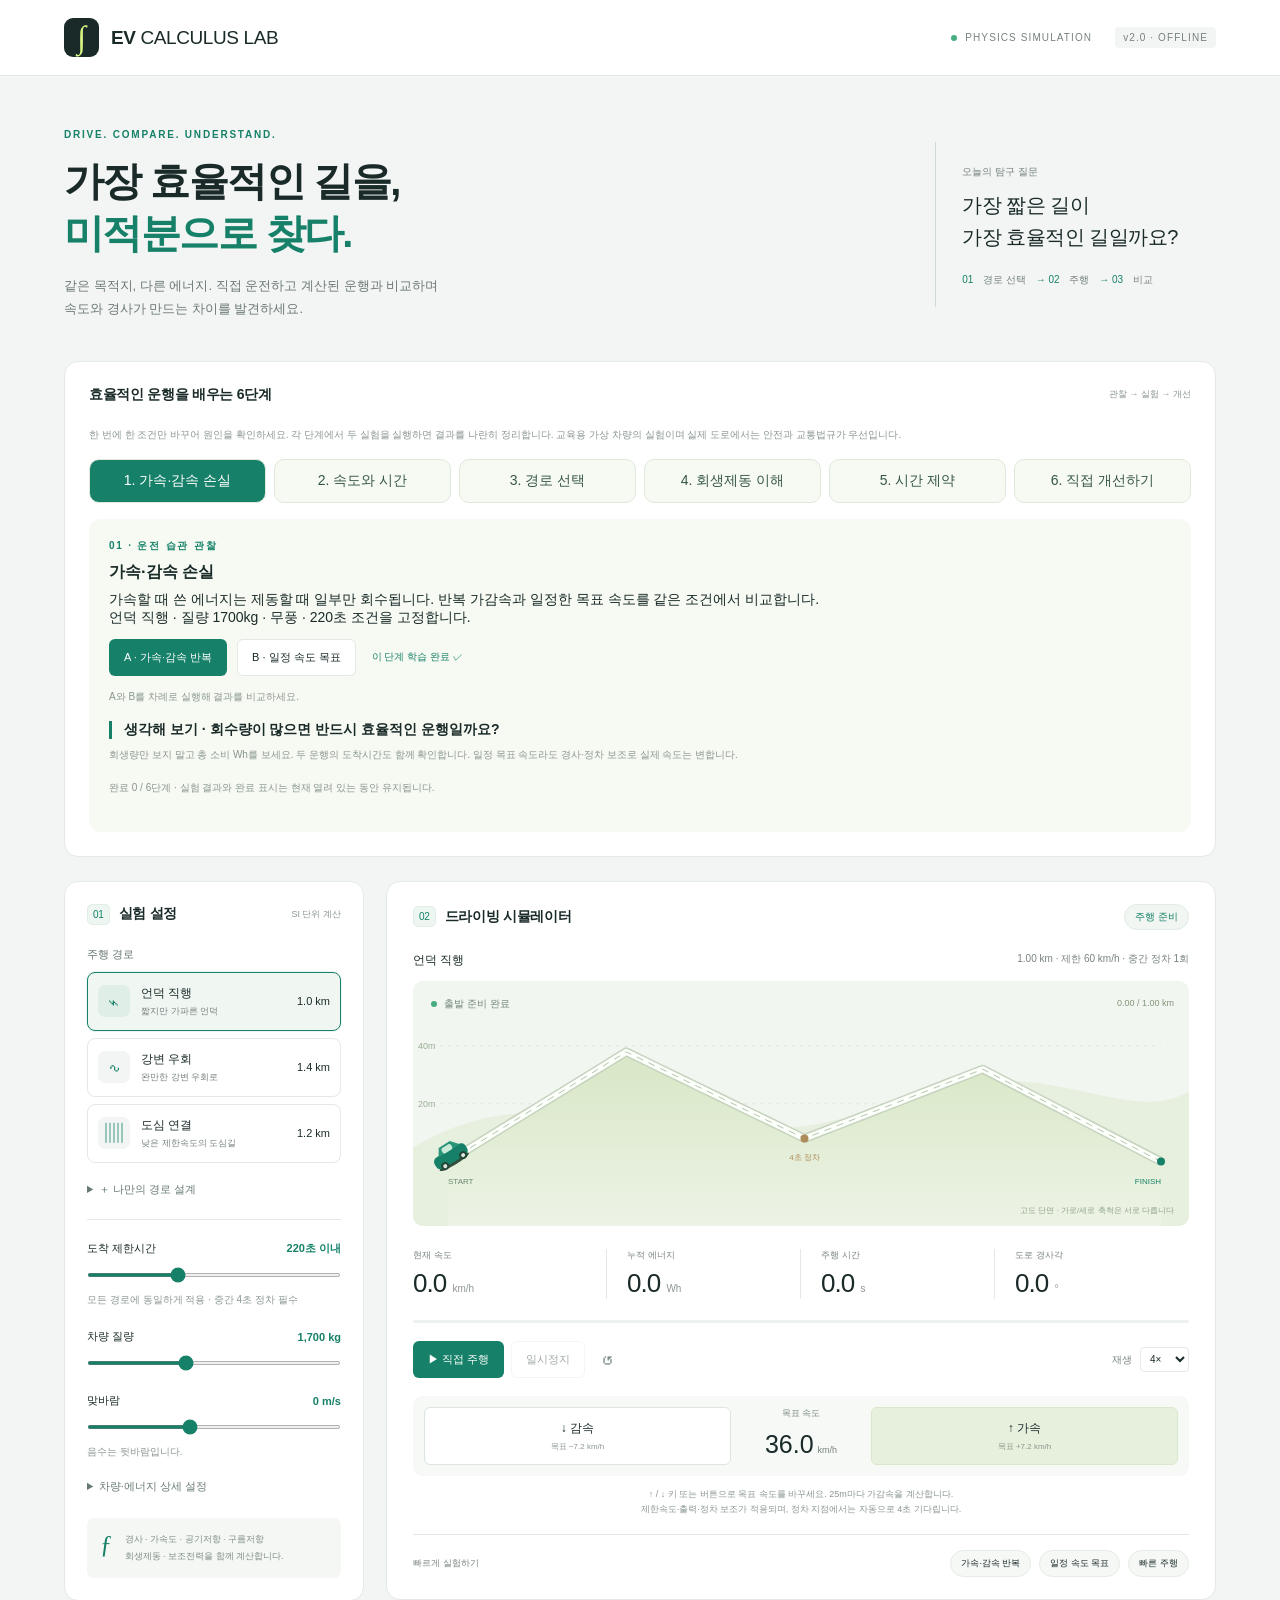
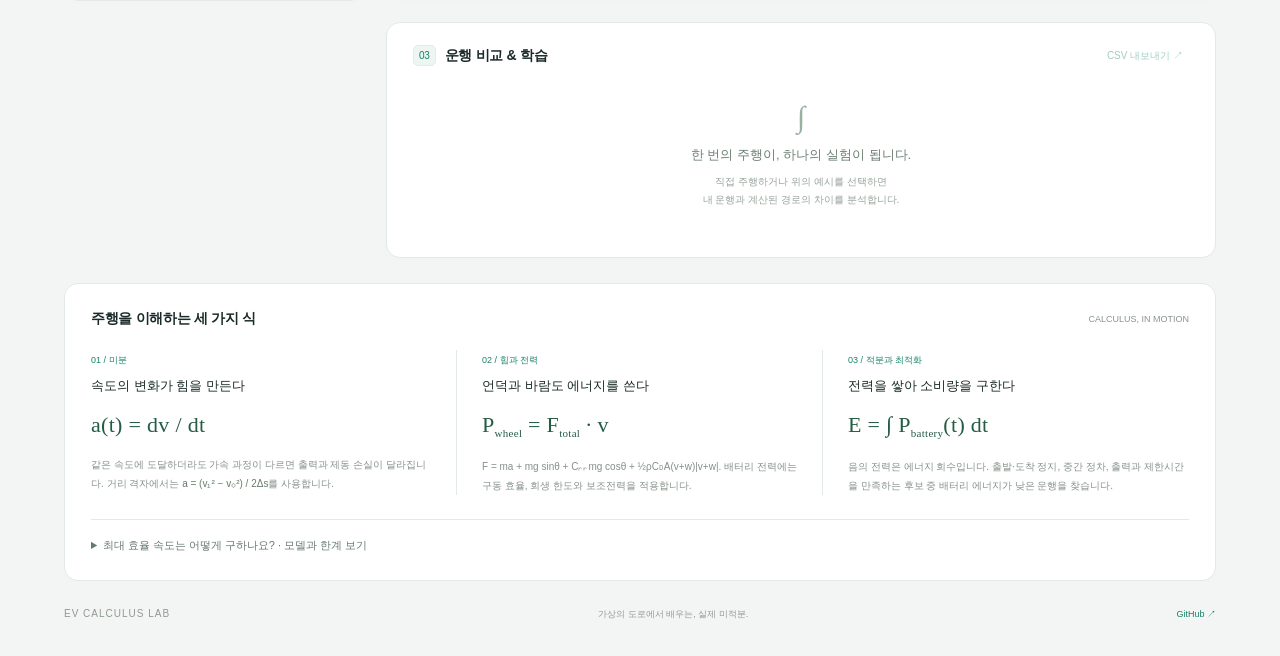
==== commit d0d53eda: "Add six-stage efficient-driving curriculum with controlled A/B experiments" ====
--- a/EV-Calculus-Lab.html
+++ b/EV-Calculus-Lab.html
@@ -4,11 +4,14 @@
 @media(min-width:1500px){main{padding:0 40px}}@media(max-width:1050px){main{padding:0 3%}.workspace{grid-template-columns:260px minmax(0,1fr);gap:16px}.settings{padding:17px}.simulator,.results{padding:20px}.telemetry strong{font-size:22px}.telemetry>div{padding-left:12px}.comparison-layout{grid-template-columns:1fr}.quick-try{flex-wrap:wrap}.quick-try>span{width:100%}.result-bottom{flex-wrap:wrap}.result-bottom>span{width:100%;margin:0}.intro-note{margin:0;padding:15px}.intro-note>p{font-size:17px}}
 @media(max-width:760px){.topbar{height:64px;padding:0 5%}.brand strong{font-size:15px}.top-right{font-size:0}.version{font-size:9px;margin-left:3px}.intro{padding:30px 0}.intro-note{display:none}h1{font-size:32px}.subtitle{font-size:12px}.workspace{grid-template-columns:1fr}.settings{position:static}.route-choices{grid-template-columns:repeat(3,1fr)}.route-card{display:block;padding:10px}.route-icon{display:none}.route-card small{font-size:8px}.route-distance{display:block;margin-top:6px}.settings .model-note{display:none}.scene{height:225px}.simulator,.results{padding:17px}.telemetry{padding:19px 0}.telemetry strong{font-size:21px}.telemetry small{font-size:8px}.telemetry>div{padding-left:9px}.telemetry span{font-size:8px}.quick-try>span{width:auto}.quick-try{gap:6px}.quick-try>button{font-size:8px;padding:6px 7px}.formula-grid{grid-template-columns:1fr;gap:22px}.formula-grid>article{border:0;border-bottom:1px solid var(--line);padding:0 0 20px!important}.formula-grid>article:last-child{padding:0!important}.calculus{padding:20px}.formula-grid p{font-size:11px}.intro br.desktop{display:none}footer>span:nth-child(2){display:none}.pedals{grid-template-columns:1fr 85px 1fr}.pedal{padding:11px 5px}.comparison-layout{gap:12px}.section-head{margin-bottom:18px}.small-tag{font-size:8px}}
 
-.pair-comparison{padding:18px 0;border-bottom:1px solid #dfe8db;margin-bottom:20px}.pair-comparison h3{margin-top:0}.pair-comparison select{max-width:100%;padding:8px;border:1px solid #c6d3bf;border-radius:8px;background:white}#pairScene{width:100%;height:340px;background:#f7faf3;border-radius:12px;display:block}.pair-controls{display:flex;gap:10px;flex-wrap:wrap;align-items:center;margin:12px 0}#pairClock{font-variant-numeric:tabular-nums}#pairSeek{width:100%}</style></head>
+.pair-comparison{padding:18px 0;border-bottom:1px solid #dfe8db;margin-bottom:20px}.pair-comparison h3{margin-top:0}.pair-comparison select{max-width:100%;padding:8px;border:1px solid #c6d3bf;border-radius:8px;background:white}#pairScene{width:100%;height:340px;background:#f7faf3;border-radius:12px;display:block}.pair-controls{display:flex;gap:10px;flex-wrap:wrap;align-items:center;margin:12px 0}#pairClock{font-variant-numeric:tabular-nums}#pairSeek{width:100%}
+
+.curriculum{margin-bottom:24px;padding:24px}.lesson-steps{display:grid;grid-template-columns:repeat(6,minmax(0,1fr));gap:8px;margin:16px 0}.lesson-steps button{border:1px solid #dfe8db;background:#f7faf3;border-radius:10px;padding:12px 6px;cursor:pointer;color:#365645}.lesson-steps button.active{background:#168168;color:white}.lesson-body{background:#f7faf3;border-radius:12px;padding:20px}.lesson-body h3{margin:8px 0}.lesson-question{font-weight:600;border-left:3px solid #168168;padding-left:12px}.lesson-results-table{width:100%;border-collapse:collapse;font-size:13px}.lesson-results-table th,.lesson-results-table td{padding:8px;border-bottom:1px solid #dfe8db;text-align:left}@media(max-width:650px){.lesson-steps{grid-template-columns:repeat(3,minmax(0,1fr))}.curriculum{padding:16px}.lesson-body{padding:14px}}</style></head>
 <body>
 <header class="topbar"><a class="brand" href="#" aria-label="EV Calculus Lab 홈"><span class="brand-icon">∫</span><strong>EV <span>CALCULUS LAB</span></strong></a><div class="top-right"><span class="status-dot"></span> PHYSICS SIMULATION <span class="version">v2.0 · OFFLINE</span></div></header>
 <main>
  <section class="intro"><div><p class="eyebrow">DRIVE. COMPARE. UNDERSTAND.</p><h1>가장 효율적인 길을,<br><em>미적분으로 찾다.</em></h1><p class="subtitle">같은 목적지, 다른 에너지. 직접 운전하고 계산된 운행과 비교하며<br class="desktop"> 속도와 경사가 만드는 차이를 발견하세요.</p></div><div class="intro-note"><span>오늘의 탐구 질문</span><p>가장 짧은 길이<br>가장 효율적인 길일까요?</p><div>01 <span>경로 선택</span> → 02 <span>주행</span> → 03 <span>비교</span></div></div></section>
+ <section class="panel curriculum" aria-labelledby="lessonHeading"><div class="section-head"><h2 id="lessonHeading">효율적인 운행을 배우는 6단계</h2><span class="small-tag">관찰 → 실험 → 개선</span></div><p class="hint">한 번에 한 조건만 바꾸어 원인을 확인하세요. 각 단계에서 두 실험을 실행하면 결과를 나란히 정리합니다. 교육용 가상 차량의 실험이며 실제 도로에서는 안전과 교통법규가 우선입니다.</p><div id="lessonSteps" class="lesson-steps" role="group" aria-label="학습 단계 선택"></div><div class="lesson-body"><p id="lessonGoal" class="eyebrow"></p><h3 id="lessonTitle"></h3><p id="lessonReason"></p><p id="lessonTask"></p><div class="pair-controls"><button id="lessonRunA" class="button primary"></button><button id="lessonRunB" class="button secondary"></button><button id="lessonDone" class="text-button">이 단계 학습 완료 ✓</button></div><div id="lessonResults" aria-live="polite"></div><p id="lessonQuestion" class="lesson-question"></p><p id="lessonInterpretation" class="hint"></p><p id="lessonProgress" class="hint"></p></div></section>
  <div class="workspace">
   <aside class="panel settings"><div class="section-head"><h2><span class="section-num">01</span> 실험 설정</h2><span class="small-tag">SI 단위 계산</span></div>
    <fieldset id="settingsFields"><legend class="sr-only">운행 환경 설정</legend>
@@ -82,7 +85,7 @@
 function escaped(text){return String(text).replace(/[&<>"']/g,c=>({'&':'&amp;','<':'&lt;','>':'&gt;','"':'&quot;',"'":'&#39;'}[c]));}
 function lock(value){$('settingsFields').disabled=value;document.querySelectorAll('[data-preset]').forEach(b=>b.disabled=value);$('startDrive').disabled=value;}
 function updateSettings(){ $('massOut').textContent=Number($('mass').value).toLocaleString()+' kg';$('windOut').textContent=$('wind').value+' m/s';$('deadlineOut').textContent=$('deadline').value+'초 이내';const c=settings().vehicle;const v=Math.cbrt(c.auxiliary*c.efficiency/(1.225*c.cd*c.area))*3.6;$('steadySpeed').textContent=v.toFixed(1)+' km/h';}
-function chooseRoute(id){reset();state.route=id;renderRoutes();renderScene();}
+function chooseRoute(id){learning.pending=null;reset();state.route=id;renderRoutes();renderScene();}
 function renderRoutes(){const icons={ridge:'⌁',river:'∿',city:'▥',custom:'⌘'};$('routeChoices').innerHTML=state.routes.map(r=>`<button type="button" class="route-card ${r.id===state.route?'active':''}" data-route="${r.id}" aria-pressed="${r.id===state.route}"><span class="route-icon">${icons[r.id]}</span><span><strong>${escaped(r.label)}</strong><small>${escaped(r.description)}</small></span><span class="route-distance">${(r.length/1000).toFixed(1)} km</span></button>`).join('');document.querySelectorAll('[data-route]').forEach(b=>b.onclick=()=>chooseRoute(b.dataset.route));const r=routeNow();$('routeTitle').textContent=r.label;$('routeMeta').textContent=`${(r.length/1000).toFixed(2)} km · 제한 ${Math.round(r.limits[0]*3.6)} km/h · 중간 정차 1회`;}
 function setTarget(v){state.target=Math.max(2,Math.min(20,v));$('targetValue').textContent=(state.target*3.6).toFixed(1);}
 function reset(clearResults=true){state.generation++;Object.assign(state,{mode:'idle',paused:false,index:0,speeds:[0],segment:null,clock:0,energy:0,position:0,speed:0,angle:0,pending:false,replay:null,pairTime:0,pairPlaying:false,busy:false});lock(false);$('pauseDrive').disabled=true;$('pauseDrive').textContent='일시정지';$('modeBadge').textContent='주행 준비';$('sceneStatus').textContent='출발 준비 완료';$('busy').hidden=true;if(clearResults){state.result=null;$('resultContent').hidden=true;$('emptyResult').hidden=false;$('exportCsv').disabled=true;}renderTelemetry();renderScene();}
@@ -95,7 +98,7 @@
 function renderResults(){const {user,optimal,comparison}=state.result;$('resultContent').hidden=false;$('emptyResult').hidden=true;$('exportCsv').disabled=false;const best=bestResult();if(!user.valid){$('comparisonSummary').innerHTML=`<strong class="warning">비교 조건을 확인해 주세요</strong><p>${user.reasons.map(escaped).join(' · ')}. 에너지 수치는 표시하지만 절감률은 평가하지 않습니다.</p>`;}else if(!best){$('comparisonSummary').innerHTML='<strong class="warning">현재 격자에서 기준 해를 찾지 못했습니다</strong><p>제한시간을 늘리면 더 많은 운행 후보를 탐색할 수 있습니다.</p>';}else if(comparison.saving===null){$('comparisonSummary').innerHTML='<strong class="warning">순소비가 0 이하입니다</strong><p>절감률 대신 Wh 단위 에너지 차이를 비교하세요.</p>';}else{$('comparisonSummary').innerHTML=`<strong>${Math.abs(comparison.saving).toFixed(1)}%</strong><span>${comparison.saving>=0?'계산 기준 대비 절감 가능':'내 운행이 계산 기준보다 낮음'}</span><p>${escaped(best.label)} · ${best.energy.toFixed(1)} Wh · ${best.time.toFixed(1)}초 / 내 운행 ${user.energy.toFixed(1)} Wh · ${user.time.toFixed(1)}초<br>동일 출발·도착·중간 정차 조건, ${$('deadline').value}초 이내. 격자 탐색 기준이며 연속 전역 최적해는 아닙니다.</p>`;}
  const row=(r,cls,label)=>`<tr class="${cls}"><td>${escaped(label)}</td><td>${r.energy.toFixed(1)}</td><td>${r.time.toFixed(1)}</td><td>${r.wh_km.toFixed(1)}</td></tr>`;
  $('resultTable').innerHTML='<table><thead><tr><th>운행</th><th>Wh</th><th>초</th><th>Wh/km</th></tr></thead><tbody>'+row(user,'mine','내 운행')+optimal.map((r,i)=>r?row(r,r.route_id===comparison.best?'best':'',r.label+(r.route_id===comparison.best?' ✓':'')):`<tr><td>${escaped(state.routes[i].label)}</td><td colspan="3">시간 격자 해 없음</td></tr>`).join('')+'</tbody></table>';
- $('feedback').innerHTML=comparison.feedback.map(x=>`<li>${escaped(x)}</li>`).join('');$('replayBest').disabled=!best;$('replayTogether').disabled=!best;state.pairTime=0;state.pairPlaying=!!best;renderPair();renderChart();}
+ recordLessonResult();$('feedback').innerHTML=comparison.feedback.map(x=>`<li>${escaped(x)}</li>`).join('');$('replayBest').disabled=!best;$('replayTogether').disabled=!best;state.pairTime=0;state.pairPlaying=!!best;renderPair();renderChart();}
 function startReplay(which){const result=which==='user'?state.result?.user:bestResult();if(!result)return;reset(false);state.route=result.route_id;renderRoutes();state.replay=result;state.mode='replay';lock(true);$('pauseDrive').disabled=false;$('modeBadge').textContent=which==='user'?'내 운행 재생':'계산 기준 재생';$('sceneStatus').textContent='기록 재생 중';renderScene();}
 function replayAt(t){const samples=state.replay.samples;let idx=samples.findIndex(x=>x.t>=t);if(idx<0)idx=samples.length-1;const b=samples[idx],a=samples[Math.max(0,idx-1)],dt=b.t-a.t,q=dt?Math.min(1,(t-a.t)/dt):1;state.clock=Math.min(t,samples.at(-1).t);state.speed=a.v+(b.v-a.v)*q;state.position=a.s+a.v*(dt*q)+.5*b.a*(dt*q)**2;if(a.s===b.s)state.position=b.s;state.energy=a.energy+(b.energy-a.energy)*q;state.angle=b.angle;if(t>=samples.at(-1).t){state.mode='idle';lock(false);$('pauseDrive').disabled=true;$('modeBadge').textContent='재생 완료';$('sceneStatus').textContent='다시 주행하여 운전 습관을 바꿔 보세요';}}
 let lastFrame=performance.now();
@@ -113,8 +116,8 @@
 function chartValue(sample){return state.chart==='v'?sample.v*3.6:state.chart==='power'?sample.power/1000:sample.energy;}
 function renderChart(){if(!state.result||$('resultContent').hidden)return;const [c,w,h]=canvasContext($('chart'));if(!w)return;const data=[state.result.user,bestResult()].filter(Boolean),all=data.flatMap(r=>r.samples);const maxT=Math.max(...all.map(x=>x.t)),values=all.map(chartValue);let min=Math.min(0,...values),max=Math.max(1,...values);const pad=(max-min)*.12;max+=pad;if(min<0)min-=pad;const X=t=>42+t/maxT*(w-55),Y=v=>h-25-(v-min)/(max-min)*(h-48);c.font='9px Arial';c.strokeStyle='#e8eee8';c.fillStyle='#91a08f';for(let i=0;i<=4;i++){const v=min+(max-min)*i/4;c.beginPath();c.moveTo(42,Y(v));c.lineTo(w-12,Y(v));c.stroke();c.textAlign='right';c.fillText(v.toFixed(0),35,Y(v)+3);const t=maxT*i/4;c.textAlign='center';c.fillText(t.toFixed(0),X(t),h-8);}c.textAlign='left';c.fillText(state.chart==='v'?'km/h':state.chart==='power'?'kW':'Wh',4,12);data.forEach((r,index)=>{c.beginPath();r.samples.forEach((s,i)=>{if(i===0){c.moveTo(X(s.t),Y(chartValue(s)));return;}if(state.chart==='power'){c.lineTo(X(r.samples[i-1].t),Y(chartValue(s)));c.lineTo(X(s.t),Y(chartValue(s)));}else c.lineTo(X(s.t),Y(chartValue(s)));});c.strokeStyle=index===0?'#7b88d4':'#168168';c.lineWidth=index===0?2:2.5;c.setLineDash(index===0?[]:[5,3]);c.stroke();});c.setLineDash([]);$('chartExplanation').textContent={v:'기울기 dv/dt는 가속도입니다. 0 km/h로 유지되는 구간은 4초 필수 정차입니다.',power:'25m 구간의 평균 배터리 전력입니다. 계단 아래 부호 있는 넓이의 합이 에너지(Wh)가 됩니다. 음수는 회생으로 인한 순충전입니다.',energy:'E(t)=∫P(t)dt. 곡선이 내려가는 구간은 에너지 회수입니다. 서로 다른 경로도 동일한 출발·도착 조건으로 비교합니다.'}[state.chart];}
 function exportCsv(){if(!state.result)return;const rows=[['kind','route','time_s','distance_m','height_m','speed_m_s','acceleration_m_s2','mean_power_W','battery_energy_Wh']];for(const [kind,r]of [['user',state.result.user],...state.result.optimal.filter(Boolean).map(r=>['reference',r])])for(const s of r.samples)rows.push([kind,r.route_id,s.t,s.s,s.h,s.v,s.a,s.power,s.energy]);const blob=new Blob(['\uFEFF'+rows.map(row=>row.join(',')).join('\r\n')],{type:'text/csv;charset=utf-8'}),url=URL.createObjectURL(blob),a=document.createElement('a');a.href=url;a.download='ev-calculus-experiment.csv';a.click();setTimeout(()=>URL.revokeObjectURL(url),1000);}
-$('startDrive').onclick=startDrive;$('resetDrive').onclick=()=>reset();$('pauseDrive').onclick=()=>{state.paused=!state.paused;$('pauseDrive').textContent=state.paused?'계속 주행':'일시정지';};$('accelerate').onclick=()=>setTarget(state.target+2);$('brake').onclick=()=>setTarget(state.target-2);document.addEventListener('keydown',e=>{if(['INPUT','SELECT','TEXTAREA','SUMMARY'].includes(document.activeElement.tagName)||state.mode==='replay')return;if(e.key==='ArrowUp'||e.key==='ArrowDown'){e.preventDefault();setTarget(state.target+(e.key==='ArrowUp'?2:-2));}});document.querySelectorAll('[data-preset]').forEach(b=>b.onclick=()=>runPreset(b.dataset.preset));document.querySelectorAll('[data-chart]').forEach(b=>b.onclick=()=>{state.chart=b.dataset.chart;document.querySelectorAll('[data-chart]').forEach(x=>x.classList.toggle('active',x===b));renderChart();});$('replayTogether').onclick=()=>{state.pairTime=0;state.pairPlaying=true;renderPair();};$('pausePair').onclick=()=>{state.pairPlaying=!state.pairPlaying;renderPair();};$('comparisonType').onchange=()=>{state.pairTime=0;state.pairPlaying=!!comparisonReference();renderPair();};$('pairSeek').oninput=()=>{state.pairPlaying=false;state.pairTime=Number($('pairSeek').value);renderPair();};$('replayUser').onclick=()=>startReplay('user');$('replayBest').onclick=()=>startReplay('best');$('exportCsv').onclick=exportCsv;
-for(const id of ['deadline','mass','wind','cd','area','crr','efficiency','regen','auxiliary'])$(id).addEventListener('input',()=>{updateSettings();reset();});
+$('startDrive').onclick=()=>{learning.pending=null;startDrive();};$('resetDrive').onclick=()=>{learning.pending=null;reset();};$('pauseDrive').onclick=()=>{state.paused=!state.paused;$('pauseDrive').textContent=state.paused?'계속 주행':'일시정지';};$('accelerate').onclick=()=>setTarget(state.target+2);$('brake').onclick=()=>setTarget(state.target-2);document.addEventListener('keydown',e=>{if(['INPUT','SELECT','TEXTAREA','SUMMARY'].includes(document.activeElement.tagName)||state.mode==='replay')return;if(e.key==='ArrowUp'||e.key==='ArrowDown'){e.preventDefault();setTarget(state.target+(e.key==='ArrowUp'?2:-2));}});document.querySelectorAll('[data-preset]').forEach(b=>b.onclick=()=>{learning.pending=null;runPreset(b.dataset.preset);});document.querySelectorAll('[data-chart]').forEach(b=>b.onclick=()=>{state.chart=b.dataset.chart;document.querySelectorAll('[data-chart]').forEach(x=>x.classList.toggle('active',x===b));renderChart();});$('replayTogether').onclick=()=>{state.pairTime=0;state.pairPlaying=true;renderPair();};$('pausePair').onclick=()=>{state.pairPlaying=!state.pairPlaying;renderPair();};$('comparisonType').onchange=()=>{state.pairTime=0;state.pairPlaying=!!comparisonReference();renderPair();};$('pairSeek').oninput=()=>{state.pairPlaying=false;state.pairTime=Number($('pairSeek').value);renderPair();};$('replayUser').onclick=()=>startReplay('user');$('replayBest').onclick=()=>startReplay('best');$('exportCsv').onclick=exportCsv;
+for(const id of ['deadline','mass','wind','cd','area','crr','efficiency','regen','auxiliary'])$(id).addEventListener('input',()=>{learning.pending=null;updateSettings();reset();});
 $('applyCustom').onclick=async()=>{const custom={length:Number($('customLength').value),limit:Number($('customLimit').value),peak1:Number($('customPeak1').value),peak2:Number($('customPeak2').value)};try{const config=await api('config',{custom});state.custom=custom;state.routes=config.routes;chooseRoute('custom');toast('나만의 경로가 추가되었습니다.');}catch(err){toast(err.message);}};
 window.addEventListener('resize',()=>{renderScene();renderChart();renderPair();});
 async function init(){try{const config=await api('config');state.routes=config.routes;renderRoutes();updateSettings();renderScene();renderTelemetry();requestAnimationFrame(frame);}catch(err){toast('실행 오류: '+err.message);$('startDrive').disabled=true;}}
@@ -124,4 +127,18 @@
 function sampleAt(result,time){const samples=result.samples,t=Math.min(time,result.time);let i=samples.findIndex(s=>s.t>=t);if(i<0)i=samples.length-1;const b=samples[i],a=samples[Math.max(0,i-1)],dt=b.t-a.t,elapsed=Math.max(0,t-a.t),q=dt?Math.min(1,elapsed/dt):1;return {t,s:a.s===b.s?b.s:a.s+a.v*elapsed+.5*b.a*elapsed**2,v:a.v+(b.v-a.v)*q,energy:a.energy+(b.energy-a.energy)*q,arrived:time>=result.time};}
 function renderPair(){if(!state.result||$('resultContent').hidden)return;const user=state.result.user,ref=comparisonReference();const [c,w,h]=canvasContext($('pairScene'));if(!w)return;const end=Math.max(user.time,ref?.time||0);state.pairTime=Math.min(state.pairTime,end);$('pairSeek').max=end;$('pairSeek').value=state.pairTime;$('pairClock').textContent=state.pairTime.toFixed(1)+' / '+end.toFixed(1)+'초';$('pausePair').textContent=state.pairPlaying?'비교 일시정지':'비교 계속';$('pausePair').disabled=!ref;$('pairStatus').textContent=ref?'동일 경과 시간 · 도착한 차량은 목적지에서 대기':'이 조건에서는 선택한 계산 기준이 없습니다. 제한시간을 늘려 보세요.';
  const selected=[user,ref].filter(Boolean),rs=selected.map(result=>state.routes.find(r=>r.id===result.route_id)),maxLength=Math.max(...rs.map(r=>r.length)),minH=Math.min(-5,...rs.flatMap(r=>r.h)),maxH=Math.max(48,...rs.flatMap(r=>r.h));selected.forEach((result,j)=>{const r=rs[j],v=sampleAt(result,state.pairTime),color=j===0?'#7b88d4':'#168168',top=j*h/2,X=s=>42+s/maxLength*(w-68),Y=z=>top+h/2-35-(z-minH)/(maxH-minH)*(h/2-80);c.fillStyle=color;c.font='bold 12px Arial';c.fillText((j===0?'내 운행':'계산 기준')+' · '+r.label,14,top+20);c.font='11px Arial';c.textAlign='right';c.fillText((v.v*3.6).toFixed(1)+' km/h · '+v.energy.toFixed(1)+' Wh · '+(v.arrived?'도착':Math.round(v.s)+' m'),w-14,top+20);c.textAlign='left';c.beginPath();r.s.forEach((s,i)=>i?c.lineTo(X(s),Y(r.h[i])):c.moveTo(X(s),Y(r.h[i])));c.strokeStyle=color;c.lineWidth=3;c.stroke();for(const idx of [0,r.stops[0],r.s.length-1]){c.beginPath();c.arc(X(r.s[idx]),Y(r.h[idx]),3,0,Math.PI*2);c.fillStyle=color;c.fill();c.font='10px Arial';c.fillText(idx===0?'출발':idx===r.s.length-1?'도착':'4초 정차',X(r.s[idx])-12,Y(r.h[idx])+17);}const i=Math.min(r.s.length-2,Math.floor(v.s/25)),q=(v.s-r.s[i])/25,z=r.h[i]+(r.h[i+1]-r.h[i])*q;c.fillStyle=color;c.beginPath();c.roundRect(X(v.s)-12,Y(z)-14,24,10,3);c.fill();c.beginPath();c.arc(X(v.s)-7,Y(z)-3,3,0,Math.PI*2);c.arc(X(v.s)+7,Y(z)-3,3,0,Math.PI*2);c.fill();});c.strokeStyle='#dfe8db';c.beginPath();c.moveTo(12,h/2);c.lineTo(w-12,h/2);c.stroke();}
+
+const lessons=[
+ {title:'가속·감속 손실',goal:'01 · 운전 습관 관찰',reason:'가속할 때 쓴 에너지는 제동할 때 일부만 회수됩니다. 반복 가감속과 일정한 목표 속도를 같은 조건에서 비교합니다.',task:'언덕 직행 · 질량 1700kg · 무풍 · 220초 조건을 고정합니다.',a:'A · 가속·감속 반복',b:'B · 일정 속도 목표',runs:[{style:'wave'},{style:'smooth'}],question:'회수량이 많으면 반드시 효율적인 운행일까요?',interpretation:'회생량만 보지 말고 총 소비 Wh를 보세요. 두 운행의 도착시간도 함께 확인합니다. 일정 목표 속도라도 경사·정차 보조로 실제 속도는 변합니다.'},
+ {title:'속도와 시간',goal:'02 · 빠른 주행의 비용',reason:'속도가 높아지면 공기저항이 커집니다. 반대로 너무 느리면 보조전력을 더 오래 쓰므로 무조건 느린 운행이 정답은 아닙니다.',task:'같은 언덕 경로에서 일정 목표 36km/h와 빠른 목표 72km/h를 비교합니다. 실제 속도에는 제한속도·출력 보조가 적용됩니다.',a:'A · 일정 속도 목표',b:'B · 빠른 속도 목표',runs:[{style:'smooth'},{style:'fast'}],question:'단축된 시간에 비해 추가로 쓴 에너지는 얼마나 되나요?',interpretation:'Wh와 실제 도착시간을 함께 비교하세요. 속도 차이가 공기저항뿐 아니라 가속·제동에도 영향을 줍니다.'},
+ {title:'경로 선택',goal:'03 · 짧은 길과 완만한 길',reason:'짧고 가파른 길은 오르막·제동 손실이 커질 수 있습니다. 완만한 우회로는 더 긴 거리와 운행시간의 비용이 있습니다.',task:'동일한 일정 속도 목표로 언덕 직행과 강변 우회를 비교합니다. 공통 출발·도착 고도와 중간 정차 조건을 유지합니다.',a:'A · 언덕 직행',b:'B · 강변 우회',runs:[{style:'smooth',route:'ridge'},{style:'smooth',route:'river'}],question:'짧은 경로와 낮은 총 에너지 경로가 일치하나요?',interpretation:'목적은 총 Wh 절감입니다. Wh/km가 낮더라도 길이가 길면 총 Wh는 커질 수 있습니다. 결과 화면의 전체 후보 계산 기준도 확인하세요.'},
+ {title:'회생제동 이해',goal:'04 · 회수와 손실 구분',reason:'회생제동은 이미 가진 운동·위치 에너지 일부를 되찾습니다. 회수를 늘리려고 일부러 가속하는 것은 효율 전략이 아닙니다.',task:'동일한 반복 가감속 운행에서 회생 효율만 0%와 65%로 바꿉니다.',a:'A · 회생 효율 0%',b:'B · 회생 효율 65%',runs:[{style:'wave',regen:0},{style:'wave',regen:.65}],question:'회생이 있을 때 소비량이 줄어도, 왜 가감속 손실은 남을까요?',interpretation:'회수 Wh와 총 소비 Wh의 변화를 함께 보세요. 구동 변환 손실, 회생 효율과 45kW 회수 한도 때문에 전량을 되돌려 받을 수 없습니다.'},
+ {title:'시간 제약',goal:'05 · 마감시간과 최소 소비량',reason:'도착 마감시간이 촉박할수록 가능한 운행이 줄어듭니다. 여유가 생기면 계산 기준이 더 효율적인 속도 조합을 선택할 수 있습니다.',task:'언덕 직행의 일정 목표 운행을 160초와 300초 마감으로 분석합니다. 사용자 운행은 같고, 계산 기준의 선택 가능성이 바뀝니다.',a:'A · 마감 160초',b:'B · 마감 300초',runs:[{style:'smooth',deadline:160},{style:'smooth',deadline:300}],question:'마감시간이 늘어날 때 같은 경로의 최소 계산 Wh는 어떻게 변하나요?',interpretation:'표의 같은 경로 기준 Wh를 비교하세요. 해 없음은 해당 보수적 격자에서 찾지 못했다는 뜻입니다. 사용자 운행이 마감시간을 넘기면 절감률 평가는 하지 않습니다.'},
+ {title:'직접 개선하기',goal:'06 · 관찰한 원리 적용',reason:'정차 전에 불필요한 가속을 피하고, 필요한 시간 여유 안에서 목표 속도를 조절해 보세요. 같은 경로의 계산 기준과 비교하면 경로 변경 효과를 제외할 수 있습니다.',task:'같은 언덕 직행 설정으로 두 번 운전하세요. A에서 평소 방식으로 주행하고, B에서 반복 가감속을 줄여 보세요. 각 주행 완료 후 결과가 기록됩니다.',a:'A · 첫 직접 주행',b:'B · 개선 직접 주행',runs:[{manual:true},{manual:true}],question:'제한시간을 지키면서 첫 주행보다 총 Wh를 줄였나요?',interpretation:'시간 조건을 지킨 두 운행끼리 비교하세요. 개선되지 않아도 속도·전력 그래프와 동시 재생에서 손실이 생긴 구간을 찾아 다시 실험할 수 있습니다.'}
+];
+const learning={index:0,records:lessons.map(()=>[null,null]),done:new Set(),pending:null};
+function renderLesson(){const l=lessons[learning.index];$('lessonSteps').innerHTML=lessons.map((l,i)=>`<button type="button" data-lesson="${i}" class="${i===learning.index?'active':''}" aria-pressed="${i===learning.index}">${i+1}. ${l.title}${learning.done.has(i)?' ✓':''}</button>`).join('');document.querySelectorAll('[data-lesson]').forEach(b=>b.onclick=()=>{if(state.busy||state.mode==='drive'){toast('현재 실험을 마치거나 초기화한 뒤 단계를 바꾸세요.');return;}learning.index=Number(b.dataset.lesson);renderLesson();});$('lessonGoal').textContent=l.goal;$('lessonTitle').textContent=l.title;$('lessonReason').textContent=l.reason;$('lessonTask').textContent=l.task;$('lessonRunA').textContent=l.a;$('lessonRunB').textContent=l.b;$('lessonQuestion').textContent='생각해 보기 · '+l.question;$('lessonInterpretation').textContent=l.interpretation;$('lessonProgress').textContent=`완료 ${learning.done.size} / 6단계 · 실험 결과와 완료 표시는 현재 열려 있는 동안 유지됩니다.`;const rows=learning.records[learning.index];$('lessonResults').innerHTML=rows.some(Boolean)?'<table class="lesson-results-table"><thead><tr><th>실험</th><th>총 Wh</th><th>실제 초</th><th>회수 Wh</th><th>같은 경로 기준 Wh</th></tr></thead><tbody>'+rows.map((r,i)=>r?`<tr><td>${i?'B':'A'}${r.valid?'':' · 시간 조건 미충족'}</td><td>${r.energy.toFixed(1)}</td><td>${r.time.toFixed(1)}</td><td>${r.recovered.toFixed(1)}</td><td>${r.reference===null?'해 없음':r.reference.toFixed(1)}</td></tr>`:'').join('')+'</tbody></table>':'<p class="hint">A와 B를 차례로 실행해 결과를 비교하세요.</p>';}
+async function runLesson(slot){if(state.busy||state.mode==='drive'){toast('현재 실험을 마치거나 초기화해 주세요.');return;}const run=lessons[learning.index].runs[slot];learning.pending=null;const base={mass:1700,wind:0,cd:.28,area:2.3,crr:.01,efficiency:.9,regen:.65,auxiliary:700,deadline:220};for(const [key,value]of Object.entries(base))$(key).value=run[key]??value;reset();state.route=run.route||'ridge';setTarget(10);renderRoutes();updateSettings();renderScene();learning.pending={lesson:learning.index,slot};if(run.manual)await startDrive();else await runPreset(run.style);$('scene').scrollIntoView?.({behavior:'smooth',block:'center'});}
+function recordLessonResult(){if(!learning.pending||!state.result)return;const {lesson,slot}=learning.pending,user=state.result.user,ref=state.result.optimal.find(r=>r&&r.route_id===user.route_id);learning.records[lesson][slot]={energy:user.energy,time:user.time,recovered:user.totals.recovered,valid:user.valid,reference:ref?.energy??null};learning.pending=null;renderLesson();}
+$('lessonRunA').onclick=()=>runLesson(0);$('lessonRunB').onclick=()=>runLesson(1);$('lessonDone').onclick=()=>{learning.done.add(learning.index);renderLesson();};renderLesson();
 </script></body></html>
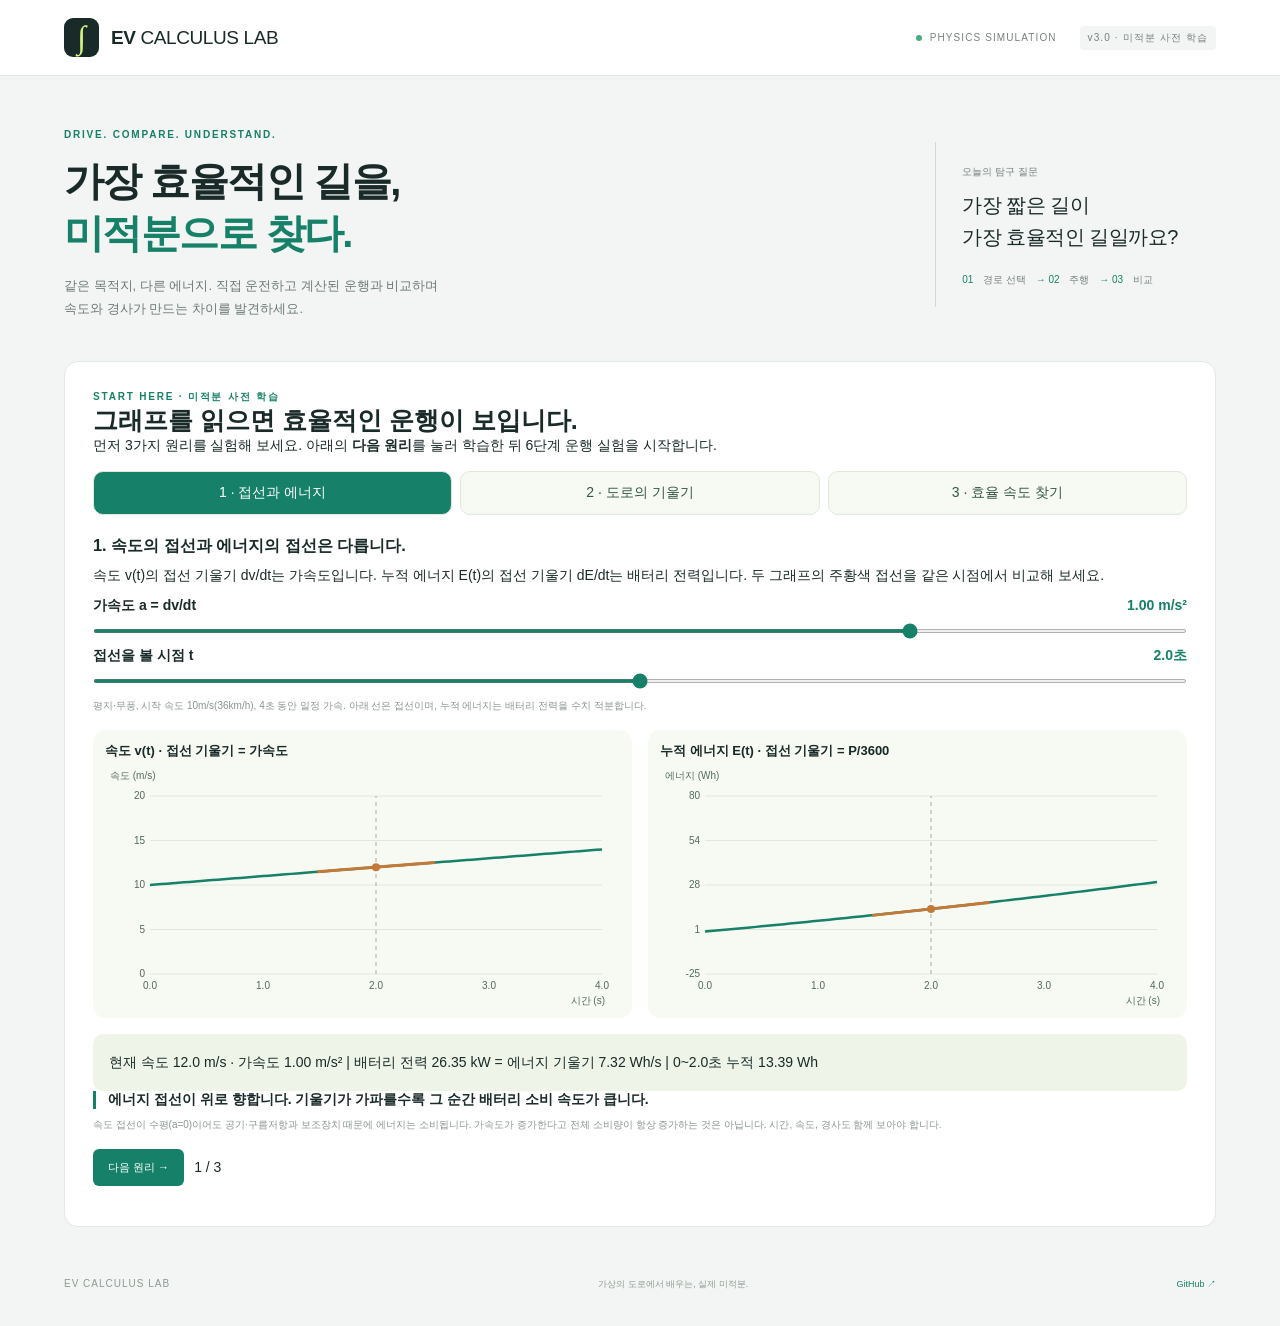
==== commit 2291a0bd: "Introduce visible calculus prelearning with interactive tangents, integrals and efficiency derivativ" ====
--- a/EV-Calculus-Lab.html
+++ b/EV-Calculus-Lab.html
@@ -1,16 +1,20 @@
 <!doctype html>
 <html lang="ko">
-<head><meta charset="utf-8"><meta name="viewport" content="width=device-width,initial-scale=1"><title>EV Calculus Lab · 미적분으로 달리다</title><style>:root{--bg:#f3f5f4;--ink:#192a28;--muted:#77827e;--line:#e3e9e6;--green:#168168;--lime:#d7f483;--blue:#687ddb;--font:'IBM Plex Sans KR',Arial,sans-serif}*{box-sizing:border-box}body{margin:0;background:var(--bg);color:var(--ink);font:14px var(--font)}button,input,select{font:inherit}button,summary{cursor:pointer}button:disabled{opacity:.4;cursor:not-allowed}button{transition:background .18s,transform .18s}button:not(:disabled):active{transform:translateY(1px)}a{color:var(--green)}:focus-visible{outline:3px solid #80b6f5;outline-offset:3px}fieldset{border:0;margin:0;padding:0;min-width:0}h1,h2,h3,p{margin:0}button{color:inherit}[hidden]{display:none!important}.topbar{height:76px;background:#fff;border-bottom:1px solid var(--line);padding:0 5%;display:flex;align-items:center;justify-content:space-between}.brand{display:flex;align-items:center;gap:12px;text-decoration:none;color:var(--ink);font-family:'Space Grotesk',sans-serif;letter-spacing:-.4px}.brand-icon{display:grid;place-items:center;width:35px;height:39px;background:var(--ink);color:var(--lime);border-radius:9px;font:32px Georgia}.brand strong{font-size:19px}.brand strong span{font-weight:500}.top-right{display:flex;align-items:center;gap:8px;font:10px 'Space Grotesk',sans-serif;letter-spacing:1.1px;color:var(--muted)}.status-dot{display:inline-block;width:6px;height:6px;border-radius:50%;background:#47ad80}.version{background:var(--bg);border-radius:4px;padding:5px 8px;margin-left:15px}main{max-width:1440px;margin:auto;padding:0 5%}.intro{display:flex;justify-content:space-between;align-items:center;padding:53px 0 40px}.eyebrow{font:10px 'Space Grotesk',sans-serif;letter-spacing:1.8px;color:var(--green);font-weight:600}h1{font-size:40px;line-height:1.3;font-weight:600;letter-spacing:-1.6px;margin:15px 0}h1 em{font-style:normal;color:var(--green)}.subtitle{color:#6c7974;line-height:1.8;font-size:13px}.intro-note{padding:20px 26px;border-left:1px solid #cfdad4;margin-right:12px}.intro-note>span{font-size:10px;color:var(--muted)}.intro-note>p{font-size:20px;line-height:1.6;letter-spacing:-.5px;margin:10px 0 20px}.intro-note>div{font:10px 'Space Grotesk',sans-serif;color:var(--green)}.intro-note>div>span{font-family:var(--font);color:var(--muted);margin:0 7px}.workspace{display:grid;grid-template-columns:300px minmax(0,1fr);gap:22px;align-items:start}.panel{background:#fff;border:1px solid var(--line);border-radius:14px;box-shadow:0 2px 3px #203b2c02}.settings{padding:22px;position:sticky;top:18px}.section-head{display:flex;align-items:center;justify-content:space-between;gap:8px;margin-bottom:22px}.section-head h2{font-size:14px;font-weight:600;letter-spacing:-.3px;display:flex;align-items:center;gap:9px}.section-num{font:10px 'Space Grotesk',sans-serif;color:var(--green);background:#edf6f1;border:1px solid #e2ede7;border-radius:5px;padding:4px 5px}.small-tag{font-size:9px;color:#87948e}.field-label{font-size:11px;display:block;color:#66766e;margin-bottom:10px}.route-choices{display:grid;gap:7px}.route-card{display:flex;align-items:center;text-align:left;gap:11px;background:#fff;border:1px solid var(--line);border-radius:8px;padding:12px 10px;width:100%}.route-card.active{border-color:var(--green);background:#f0f7f3;box-shadow:0 0 0 1px #16816814}.route-icon{width:32px;height:32px;display:grid;place-items:center;border-radius:7px;background:#f2f5f3;color:var(--green);font-size:20px}.route-card.active .route-icon{background:#dfeee6}.route-card strong{font-size:12px;font-weight:500;display:block}.route-card small{font-size:9px;color:var(--muted);display:block;margin-top:3px}.route-distance{margin-left:auto;font:11px 'Space Grotesk',sans-serif;white-space:nowrap}details{font-size:11px;margin-top:18px}summary{color:#677a70;font-weight:500;line-height:1.6}details[open]>summary{margin-bottom:12px}.hint{color:#89958f;font-size:10px;line-height:1.7;margin:7px 0 16px}.divider{height:1px;background:var(--line);margin:21px 0}.slider-label{display:flex;align-items:center;justify-content:space-between;font-size:11px;margin-top:21px}.slider-label output{font:11px 'Space Grotesk',var(--font);color:var(--green);font-weight:600}input[type=range]{width:100%;height:4px;accent-color:var(--green);margin:17px 0 7px;cursor:pointer}.two-fields{display:grid;grid-template-columns:1fr 1fr;gap:11px}.two-fields label{font-size:10px;color:#677a70}input[type=number]{display:block;width:100%;padding:7px 8px;background:#f8faf9;border:1px solid var(--line);border-radius:5px;margin-top:6px;color:var(--ink)}.full{width:100%;margin-top:12px}.model-note{display:flex;gap:12px;padding:13px;background:#f5f7f4;border-radius:7px;margin-top:22px}.model-note>span{color:var(--green);font:25px Georgia}.model-note>p{font-size:9px;color:#7e8c83;line-height:1.9}.main-column{display:grid;gap:22px;min-width:0}.simulator,.results{padding:22px 26px}.badge{font-size:10px;background:#f1f6f2;color:var(--green);border:1px solid #e0ebe3;padding:5px 10px;border-radius:20px}.sim-info{display:flex;justify-content:space-between;margin:0 0 12px}.sim-info>span:first-child{font-size:12px}.sim-info>span:last-child{font-size:10px;color:var(--muted)}.scene{height:245px;background:#f2f6f0;position:relative;border-radius:10px;overflow:hidden}.scene canvas{width:100%;height:100%}.scene-label{position:absolute;top:16px;left:18px;font-size:10px;display:flex;gap:7px;align-items:center;color:#718578}.scene-caption{position:absolute;bottom:10px;right:15px;font-size:8px;color:#90a18d}.telemetry{display:grid;grid-template-columns:repeat(4,1fr);padding:23px 0 21px}.telemetry>div{border-right:1px solid var(--line);padding-left:20px}.telemetry>div:first-child{padding-left:0}.telemetry>div:last-child{border:0}.telemetry span{display:block;font-size:9px;color:var(--muted);margin-bottom:6px}.telemetry strong{font:26px 'Space Grotesk',sans-serif;letter-spacing:-1px}.telemetry small{font:10px 'Space Grotesk',sans-serif;color:#8d9692;letter-spacing:0}.progress-track{height:3px;border-radius:3px;background:#edf2ef;overflow:hidden}.progress-track>div{height:100%;width:0;background:var(--green);transition:width .1s}.driver-controls{display:flex;align-items:center;justify-content:space-between;padding:18px 0}.drive-actions{display:flex;gap:7px}.button{border-radius:6px;padding:10px 14px;font-size:11px;border:1px solid transparent;font-weight:500}.primary{background:var(--green);color:#fff}.primary:hover{background:#10634f}.secondary{background:#fff;border-color:var(--line)}.secondary:hover{background:#f1f6f3}.icon-button{font-size:22px;border:0;background:none;padding:0 10px;color:#7b8c81}.playback-label{font-size:10px;color:var(--muted)}select{border:1px solid var(--line);background:#fff;border-radius:4px;font-size:10px;padding:5px;color:var(--ink);margin-left:5px}.pedals{display:grid;grid-template-columns:1fr 120px 1fr;gap:10px;background:#f7f9f7;border-radius:9px;padding:11px}.pedal{border:1px solid #dde5df;border-radius:6px;background:white;font-size:12px;padding:12px}.pedal small{display:block;font-size:8px;color:#8b978e;margin-top:4px}.pedal.accelerate{background:#e7f0dd;border-color:#d9e8cc}.pedal:hover{border-color:var(--green)}.target-speed{text-align:center;display:flex;align-items:baseline;justify-content:center;flex-wrap:wrap;gap:4px}.target-speed>span{width:100%;font-size:9px;color:#7a887e}.target-speed>strong{font:25px 'Space Grotesk',sans-serif}.target-speed>small{font-size:9px;color:var(--muted)}.control-hint{text-align:center;font-size:9px;margin:11px 0 17px}.quick-try{display:flex;align-items:center;gap:8px;padding-top:15px;border-top:1px solid var(--line)}.quick-try>span{font-size:9px;color:var(--muted);margin-right:auto}.quick-try>button{font-size:9px;background:#f6f8f6;border:1px solid #e5ebe5;border-radius:20px;padding:6px 10px}.quick-try>button:hover{background:#e5efe6}.text-button{background:none;border:0;font-size:10px;color:var(--green)}.empty-result{text-align:center;padding:12px 0 26px}.empty-icon{font:30px Georgia;color:#9ab0a0;margin:0 auto 12px}.empty-result h3{font-size:13px;font-weight:500;color:#6c7f73}.empty-result p{font-size:10px;color:#96a299;line-height:1.8;margin-top:9px}.busy{padding:22px;text-align:center;color:var(--green);font-size:12px}.comparison-summary{background:#eff6ed;border:1px solid #e0ecdd;border-radius:8px;padding:18px;margin-bottom:18px}.comparison-summary>strong{font:28px 'Space Grotesk',var(--font);color:var(--green);margin-right:10px}.comparison-summary p{font-size:10px;color:#70826f;line-height:1.7;margin-top:5px}.comparison-summary .warning{font:16px var(--font);color:#9b6726}.comparison-layout{display:grid;grid-template-columns:1fr 1fr;gap:20px}table{width:100%;border-collapse:collapse;font-size:10px}th{font-size:9px;color:var(--muted);font-weight:400;text-align:right;padding:8px 4px;border-bottom:1px solid var(--line)}td{text-align:right;padding:10px 4px;border-bottom:1px solid #f0f3f0}th:first-child,td:first-child{text-align:left}tr.mine{color:var(--blue)}tr.best{color:var(--green);font-weight:600}.feedback-box{background:#f8faf7;padding:15px;border-radius:8px}.feedback-box .eyebrow{font-size:8px}.feedback-box ul{font-size:10px;color:#71816f;padding-left:14px;line-height:1.75;margin:9px 0 0}.feedback-box li+li{margin-top:7px}.chart-tabs{display:flex;gap:20px;border-bottom:1px solid var(--line);margin-top:22px}.chart-tabs button{background:transparent;border:0;border-bottom:2px solid transparent;font-size:10px;color:var(--muted);padding:10px 2px}.chart-tabs button.active{color:var(--green);border-bottom-color:var(--green)}.chart-legend{display:flex;gap:16px;font-size:9px;color:var(--muted);margin:14px 0 0}.legend-user:before,.legend-best:before{content:'';display:inline-block;width:15px;height:2px;margin:0 5px 3px 0;background:var(--blue)}.legend-best:before{background:var(--green)}.chart-legend>span:last-child{margin-left:auto;font-size:8px}#chart{width:100%;height:210px;display:block}.result-bottom{display:flex;gap:8px;align-items:center;border-top:1px solid var(--line);padding-top:14px}.result-bottom>span{font-size:9px;color:var(--muted);margin-left:auto}.calculus{padding:26px;margin-top:25px}.formula-grid{display:grid;grid-template-columns:repeat(3,1fr)}.formula-grid>article{padding:0 25px;border-right:1px solid var(--line)}.formula-grid>article:first-child{padding-left:0}.formula-grid>article:last-child{border:0;padding-right:0}.formula-num{font-size:9px;color:var(--green)}.formula-grid h3{font-size:13px;margin:10px 0;font-weight:500}.equation{font:22px Georgia,serif;letter-spacing:.3px;color:#265c46;margin:17px 0}.equation sub{font-size:11px}.formula-grid p{font-size:10px;color:#859088;line-height:1.9}.formula-grid p b{font-weight:500;color:#647c69}.math-details{margin-top:24px;border-top:1px solid var(--line);padding-top:17px}.math-detail-content{font-size:11px;line-height:1.9;color:#738177}.math-detail-content p{margin:12px 0}footer{display:flex;justify-content:space-between;padding:27px 0 35px;color:#8e9a91;font-size:9px}footer>span:first-child{font:10px 'Space Grotesk',sans-serif;letter-spacing:1px}footer a{text-decoration:none}.toast{position:fixed;bottom:24px;left:50%;transform:translateX(-50%);background:#233f31;color:white;padding:13px 24px;border-radius:9px;box-shadow:0 5px 30px #0002;z-index:100;max-width:90vw;font-size:12px}.sr-only{position:absolute;width:1px;height:1px;overflow:hidden;clip:rect(0,0,0,0)}
+<head><meta charset="utf-8"><meta name="viewport" content="width=device-width,initial-scale=1"><title>EV Calculus Lab v3 · 미적분 학습 후 주행</title><style>:root{--bg:#f3f5f4;--ink:#192a28;--muted:#77827e;--line:#e3e9e6;--green:#168168;--lime:#d7f483;--blue:#687ddb;--font:'IBM Plex Sans KR',Arial,sans-serif}*{box-sizing:border-box}body{margin:0;background:var(--bg);color:var(--ink);font:14px var(--font)}button,input,select{font:inherit}button,summary{cursor:pointer}button:disabled{opacity:.4;cursor:not-allowed}button{transition:background .18s,transform .18s}button:not(:disabled):active{transform:translateY(1px)}a{color:var(--green)}:focus-visible{outline:3px solid #80b6f5;outline-offset:3px}fieldset{border:0;margin:0;padding:0;min-width:0}h1,h2,h3,p{margin:0}button{color:inherit}[hidden]{display:none!important}.topbar{height:76px;background:#fff;border-bottom:1px solid var(--line);padding:0 5%;display:flex;align-items:center;justify-content:space-between}.brand{display:flex;align-items:center;gap:12px;text-decoration:none;color:var(--ink);font-family:'Space Grotesk',sans-serif;letter-spacing:-.4px}.brand-icon{display:grid;place-items:center;width:35px;height:39px;background:var(--ink);color:var(--lime);border-radius:9px;font:32px Georgia}.brand strong{font-size:19px}.brand strong span{font-weight:500}.top-right{display:flex;align-items:center;gap:8px;font:10px 'Space Grotesk',sans-serif;letter-spacing:1.1px;color:var(--muted)}.status-dot{display:inline-block;width:6px;height:6px;border-radius:50%;background:#47ad80}.version{background:var(--bg);border-radius:4px;padding:5px 8px;margin-left:15px}main{max-width:1440px;margin:auto;padding:0 5%}.intro{display:flex;justify-content:space-between;align-items:center;padding:53px 0 40px}.eyebrow{font:10px 'Space Grotesk',sans-serif;letter-spacing:1.8px;color:var(--green);font-weight:600}h1{font-size:40px;line-height:1.3;font-weight:600;letter-spacing:-1.6px;margin:15px 0}h1 em{font-style:normal;color:var(--green)}.subtitle{color:#6c7974;line-height:1.8;font-size:13px}.intro-note{padding:20px 26px;border-left:1px solid #cfdad4;margin-right:12px}.intro-note>span{font-size:10px;color:var(--muted)}.intro-note>p{font-size:20px;line-height:1.6;letter-spacing:-.5px;margin:10px 0 20px}.intro-note>div{font:10px 'Space Grotesk',sans-serif;color:var(--green)}.intro-note>div>span{font-family:var(--font);color:var(--muted);margin:0 7px}.workspace{display:grid;grid-template-columns:300px minmax(0,1fr);gap:22px;align-items:start}.panel{background:#fff;border:1px solid var(--line);border-radius:14px;box-shadow:0 2px 3px #203b2c02}.settings{padding:22px;position:sticky;top:18px}.section-head{display:flex;align-items:center;justify-content:space-between;gap:8px;margin-bottom:22px}.section-head h2{font-size:14px;font-weight:600;letter-spacing:-.3px;display:flex;align-items:center;gap:9px}.section-num{font:10px 'Space Grotesk',sans-serif;color:var(--green);background:#edf6f1;border:1px solid #e2ede7;border-radius:5px;padding:4px 5px}.small-tag{font-size:9px;color:#87948e}.field-label{font-size:11px;display:block;color:#66766e;margin-bottom:10px}.route-choices{display:grid;gap:7px}.route-card{display:flex;align-items:center;text-align:left;gap:11px;background:#fff;border:1px solid var(--line);border-radius:8px;padding:12px 10px;width:100%}.route-card.active{border-color:var(--green);background:#f0f7f3;box-shadow:0 0 0 1px #16816814}.route-icon{width:32px;height:32px;display:grid;place-items:center;border-radius:7px;background:#f2f5f3;color:var(--green);font-size:20px}.route-card.active .route-icon{background:#dfeee6}.route-card strong{font-size:12px;font-weight:500;display:block}.route-card small{font-size:9px;color:var(--muted);display:block;margin-top:3px}.route-distance{margin-left:auto;font:11px 'Space Grotesk',sans-serif;white-space:nowrap}details{font-size:11px;margin-top:18px}summary{color:#677a70;font-weight:500;line-height:1.6}details[open]>summary{margin-bottom:12px}.hint{color:#89958f;font-size:10px;line-height:1.7;margin:7px 0 16px}.divider{height:1px;background:var(--line);margin:21px 0}.slider-label{display:flex;align-items:center;justify-content:space-between;font-size:11px;margin-top:21px}.slider-label output{font:11px 'Space Grotesk',var(--font);color:var(--green);font-weight:600}input[type=range]{width:100%;height:4px;accent-color:var(--green);margin:17px 0 7px;cursor:pointer}.two-fields{display:grid;grid-template-columns:1fr 1fr;gap:11px}.two-fields label{font-size:10px;color:#677a70}input[type=number]{display:block;width:100%;padding:7px 8px;background:#f8faf9;border:1px solid var(--line);border-radius:5px;margin-top:6px;color:var(--ink)}.full{width:100%;margin-top:12px}.model-note{display:flex;gap:12px;padding:13px;background:#f5f7f4;border-radius:7px;margin-top:22px}.model-note>span{color:var(--green);font:25px Georgia}.model-note>p{font-size:9px;color:#7e8c83;line-height:1.9}.main-column{display:grid;gap:22px;min-width:0}.simulator,.results{padding:22px 26px}.badge{font-size:10px;background:#f1f6f2;color:var(--green);border:1px solid #e0ebe3;padding:5px 10px;border-radius:20px}.sim-info{display:flex;justify-content:space-between;margin:0 0 12px}.sim-info>span:first-child{font-size:12px}.sim-info>span:last-child{font-size:10px;color:var(--muted)}.scene{height:245px;background:#f2f6f0;position:relative;border-radius:10px;overflow:hidden}.scene canvas{width:100%;height:100%}.scene-label{position:absolute;top:16px;left:18px;font-size:10px;display:flex;gap:7px;align-items:center;color:#718578}.scene-caption{position:absolute;bottom:10px;right:15px;font-size:8px;color:#90a18d}.telemetry{display:grid;grid-template-columns:repeat(4,1fr);padding:23px 0 21px}.telemetry>div{border-right:1px solid var(--line);padding-left:20px}.telemetry>div:first-child{padding-left:0}.telemetry>div:last-child{border:0}.telemetry span{display:block;font-size:9px;color:var(--muted);margin-bottom:6px}.telemetry strong{font:26px 'Space Grotesk',sans-serif;letter-spacing:-1px}.telemetry small{font:10px 'Space Grotesk',sans-serif;color:#8d9692;letter-spacing:0}.progress-track{height:3px;border-radius:3px;background:#edf2ef;overflow:hidden}.progress-track>div{height:100%;width:0;background:var(--green);transition:width .1s}.driver-controls{display:flex;align-items:center;justify-content:space-between;padding:18px 0}.drive-actions{display:flex;gap:7px}.button{border-radius:6px;padding:10px 14px;font-size:11px;border:1px solid transparent;font-weight:500}.primary{background:var(--green);color:#fff}.primary:hover{background:#10634f}.secondary{background:#fff;border-color:var(--line)}.secondary:hover{background:#f1f6f3}.icon-button{font-size:22px;border:0;background:none;padding:0 10px;color:#7b8c81}.playback-label{font-size:10px;color:var(--muted)}select{border:1px solid var(--line);background:#fff;border-radius:4px;font-size:10px;padding:5px;color:var(--ink);margin-left:5px}.pedals{display:grid;grid-template-columns:1fr 120px 1fr;gap:10px;background:#f7f9f7;border-radius:9px;padding:11px}.pedal{border:1px solid #dde5df;border-radius:6px;background:white;font-size:12px;padding:12px}.pedal small{display:block;font-size:8px;color:#8b978e;margin-top:4px}.pedal.accelerate{background:#e7f0dd;border-color:#d9e8cc}.pedal:hover{border-color:var(--green)}.target-speed{text-align:center;display:flex;align-items:baseline;justify-content:center;flex-wrap:wrap;gap:4px}.target-speed>span{width:100%;font-size:9px;color:#7a887e}.target-speed>strong{font:25px 'Space Grotesk',sans-serif}.target-speed>small{font-size:9px;color:var(--muted)}.control-hint{text-align:center;font-size:9px;margin:11px 0 17px}.quick-try{display:flex;align-items:center;gap:8px;padding-top:15px;border-top:1px solid var(--line)}.quick-try>span{font-size:9px;color:var(--muted);margin-right:auto}.quick-try>button{font-size:9px;background:#f6f8f6;border:1px solid #e5ebe5;border-radius:20px;padding:6px 10px}.quick-try>button:hover{background:#e5efe6}.text-button{background:none;border:0;font-size:10px;color:var(--green)}.empty-result{text-align:center;padding:12px 0 26px}.empty-icon{font:30px Georgia;color:#9ab0a0;margin:0 auto 12px}.empty-result h3{font-size:13px;font-weight:500;color:#6c7f73}.empty-result p{font-size:10px;color:#96a299;line-height:1.8;margin-top:9px}.busy{padding:22px;text-align:center;color:var(--green);font-size:12px}.comparison-summary{background:#eff6ed;border:1px solid #e0ecdd;border-radius:8px;padding:18px;margin-bottom:18px}.comparison-summary>strong{font:28px 'Space Grotesk',var(--font);color:var(--green);margin-right:10px}.comparison-summary p{font-size:10px;color:#70826f;line-height:1.7;margin-top:5px}.comparison-summary .warning{font:16px var(--font);color:#9b6726}.comparison-layout{display:grid;grid-template-columns:1fr 1fr;gap:20px}table{width:100%;border-collapse:collapse;font-size:10px}th{font-size:9px;color:var(--muted);font-weight:400;text-align:right;padding:8px 4px;border-bottom:1px solid var(--line)}td{text-align:right;padding:10px 4px;border-bottom:1px solid #f0f3f0}th:first-child,td:first-child{text-align:left}tr.mine{color:var(--blue)}tr.best{color:var(--green);font-weight:600}.feedback-box{background:#f8faf7;padding:15px;border-radius:8px}.feedback-box .eyebrow{font-size:8px}.feedback-box ul{font-size:10px;color:#71816f;padding-left:14px;line-height:1.75;margin:9px 0 0}.feedback-box li+li{margin-top:7px}.chart-tabs{display:flex;gap:20px;border-bottom:1px solid var(--line);margin-top:22px}.chart-tabs button{background:transparent;border:0;border-bottom:2px solid transparent;font-size:10px;color:var(--muted);padding:10px 2px}.chart-tabs button.active{color:var(--green);border-bottom-color:var(--green)}.chart-legend{display:flex;gap:16px;font-size:9px;color:var(--muted);margin:14px 0 0}.legend-user:before,.legend-best:before{content:'';display:inline-block;width:15px;height:2px;margin:0 5px 3px 0;background:var(--blue)}.legend-best:before{background:var(--green)}.chart-legend>span:last-child{margin-left:auto;font-size:8px}#chart{width:100%;height:210px;display:block}.result-bottom{display:flex;gap:8px;align-items:center;border-top:1px solid var(--line);padding-top:14px}.result-bottom>span{font-size:9px;color:var(--muted);margin-left:auto}.calculus{padding:26px;margin-top:25px}.formula-grid{display:grid;grid-template-columns:repeat(3,1fr)}.formula-grid>article{padding:0 25px;border-right:1px solid var(--line)}.formula-grid>article:first-child{padding-left:0}.formula-grid>article:last-child{border:0;padding-right:0}.formula-num{font-size:9px;color:var(--green)}.formula-grid h3{font-size:13px;margin:10px 0;font-weight:500}.equation{font:22px Georgia,serif;letter-spacing:.3px;color:#265c46;margin:17px 0}.equation sub{font-size:11px}.formula-grid p{font-size:10px;color:#859088;line-height:1.9}.formula-grid p b{font-weight:500;color:#647c69}.math-details{margin-top:24px;border-top:1px solid var(--line);padding-top:17px}.math-detail-content{font-size:11px;line-height:1.9;color:#738177}.math-detail-content p{margin:12px 0}footer{display:flex;justify-content:space-between;padding:27px 0 35px;color:#8e9a91;font-size:9px}footer>span:first-child{font:10px 'Space Grotesk',sans-serif;letter-spacing:1px}footer a{text-decoration:none}.toast{position:fixed;bottom:24px;left:50%;transform:translateX(-50%);background:#233f31;color:white;padding:13px 24px;border-radius:9px;box-shadow:0 5px 30px #0002;z-index:100;max-width:90vw;font-size:12px}.sr-only{position:absolute;width:1px;height:1px;overflow:hidden;clip:rect(0,0,0,0)}
 @media(min-width:1500px){main{padding:0 40px}}@media(max-width:1050px){main{padding:0 3%}.workspace{grid-template-columns:260px minmax(0,1fr);gap:16px}.settings{padding:17px}.simulator,.results{padding:20px}.telemetry strong{font-size:22px}.telemetry>div{padding-left:12px}.comparison-layout{grid-template-columns:1fr}.quick-try{flex-wrap:wrap}.quick-try>span{width:100%}.result-bottom{flex-wrap:wrap}.result-bottom>span{width:100%;margin:0}.intro-note{margin:0;padding:15px}.intro-note>p{font-size:17px}}
 @media(max-width:760px){.topbar{height:64px;padding:0 5%}.brand strong{font-size:15px}.top-right{font-size:0}.version{font-size:9px;margin-left:3px}.intro{padding:30px 0}.intro-note{display:none}h1{font-size:32px}.subtitle{font-size:12px}.workspace{grid-template-columns:1fr}.settings{position:static}.route-choices{grid-template-columns:repeat(3,1fr)}.route-card{display:block;padding:10px}.route-icon{display:none}.route-card small{font-size:8px}.route-distance{display:block;margin-top:6px}.settings .model-note{display:none}.scene{height:225px}.simulator,.results{padding:17px}.telemetry{padding:19px 0}.telemetry strong{font-size:21px}.telemetry small{font-size:8px}.telemetry>div{padding-left:9px}.telemetry span{font-size:8px}.quick-try>span{width:auto}.quick-try{gap:6px}.quick-try>button{font-size:8px;padding:6px 7px}.formula-grid{grid-template-columns:1fr;gap:22px}.formula-grid>article{border:0;border-bottom:1px solid var(--line);padding:0 0 20px!important}.formula-grid>article:last-child{padding:0!important}.calculus{padding:20px}.formula-grid p{font-size:11px}.intro br.desktop{display:none}footer>span:nth-child(2){display:none}.pedals{grid-template-columns:1fr 85px 1fr}.pedal{padding:11px 5px}.comparison-layout{gap:12px}.section-head{margin-bottom:18px}.small-tag{font-size:8px}}
 
 .pair-comparison{padding:18px 0;border-bottom:1px solid #dfe8db;margin-bottom:20px}.pair-comparison h3{margin-top:0}.pair-comparison select{max-width:100%;padding:8px;border:1px solid #c6d3bf;border-radius:8px;background:white}#pairScene{width:100%;height:340px;background:#f7faf3;border-radius:12px;display:block}.pair-controls{display:flex;gap:10px;flex-wrap:wrap;align-items:center;margin:12px 0}#pairClock{font-variant-numeric:tabular-nums}#pairSeek{width:100%}
 
-.curriculum{margin-bottom:24px;padding:24px}.lesson-steps{display:grid;grid-template-columns:repeat(6,minmax(0,1fr));gap:8px;margin:16px 0}.lesson-steps button{border:1px solid #dfe8db;background:#f7faf3;border-radius:10px;padding:12px 6px;cursor:pointer;color:#365645}.lesson-steps button.active{background:#168168;color:white}.lesson-body{background:#f7faf3;border-radius:12px;padding:20px}.lesson-body h3{margin:8px 0}.lesson-question{font-weight:600;border-left:3px solid #168168;padding-left:12px}.lesson-results-table{width:100%;border-collapse:collapse;font-size:13px}.lesson-results-table th,.lesson-results-table td{padding:8px;border-bottom:1px solid #dfe8db;text-align:left}@media(max-width:650px){.lesson-steps{grid-template-columns:repeat(3,minmax(0,1fr))}.curriculum{padding:16px}.lesson-body{padding:14px}}</style></head>
+.curriculum{margin-bottom:24px;padding:24px}.lesson-steps{display:grid;grid-template-columns:repeat(6,minmax(0,1fr));gap:8px;margin:16px 0}.lesson-steps button{border:1px solid #dfe8db;background:#f7faf3;border-radius:10px;padding:12px 6px;cursor:pointer;color:#365645}.lesson-steps button.active{background:#168168;color:white}.lesson-body{background:#f7faf3;border-radius:12px;padding:20px}.lesson-body h3{margin:8px 0}.lesson-question{font-weight:600;border-left:3px solid #168168;padding-left:12px}.lesson-results-table{width:100%;border-collapse:collapse;font-size:13px}.lesson-results-table th,.lesson-results-table td{padding:8px;border-bottom:1px solid #dfe8db;text-align:left}@media(max-width:650px){.lesson-steps{grid-template-columns:repeat(3,minmax(0,1fr))}.curriculum{padding:16px}.lesson-body{padding:14px}}
+
+[hidden]{display:none!important}.prelearn{padding:28px;margin-bottom:24px}.prelearn h2{font-size:25px}.prelearn h3{margin:20px 0 10px}.prelearn-tabs{grid-template-columns:repeat(3,minmax(0,1fr))}.prelearn label{display:block;margin:12px 0;font-weight:600}.prelearn input[type=range]{display:block;width:100%;margin:14px 0}.prelearn output{float:right;color:#168168}.prelearn-graphs{display:grid;grid-template-columns:1fr 1fr;gap:16px}.prelearn-graphs>div{background:#f7faf3;border-radius:12px;padding:12px}.prelearn-graphs h4{margin:0 0 6px;font-size:13px}.prelearn canvas{width:100%;height:240px;display:block}.pre-numbers{background:#eef4e8;padding:16px;border-radius:10px;line-height:1.8;margin-top:16px}.practice-banner{padding:16px;background:#eef4e8;border-radius:12px;margin-bottom:20px}@media(max-width:650px){.prelearn{padding:16px}.prelearn-graphs{grid-template-columns:1fr}.prelearn-tabs button{font-size:12px}.prelearn output{float:none;margin-left:10px}}</style></head>
 <body>
-<header class="topbar"><a class="brand" href="#" aria-label="EV Calculus Lab 홈"><span class="brand-icon">∫</span><strong>EV <span>CALCULUS LAB</span></strong></a><div class="top-right"><span class="status-dot"></span> PHYSICS SIMULATION <span class="version">v2.0 · OFFLINE</span></div></header>
+<header class="topbar"><a class="brand" href="#" aria-label="EV Calculus Lab 홈"><span class="brand-icon">∫</span><strong>EV <span>CALCULUS LAB</span></strong></a><div class="top-right"><span class="status-dot"></span> PHYSICS SIMULATION <span class="version">v3.0 · 미적분 사전 학습</span></div></header>
 <main>
  <section class="intro"><div><p class="eyebrow">DRIVE. COMPARE. UNDERSTAND.</p><h1>가장 효율적인 길을,<br><em>미적분으로 찾다.</em></h1><p class="subtitle">같은 목적지, 다른 에너지. 직접 운전하고 계산된 운행과 비교하며<br class="desktop"> 속도와 경사가 만드는 차이를 발견하세요.</p></div><div class="intro-note"><span>오늘의 탐구 질문</span><p>가장 짧은 길이<br>가장 효율적인 길일까요?</p><div>01 <span>경로 선택</span> → 02 <span>주행</span> → 03 <span>비교</span></div></div></section>
+ <section class="panel prelearn" id="prelearn" aria-labelledby="prelearnHeading"><p class="eyebrow">START HERE · 미적분 사전 학습</p><h2 id="prelearnHeading">그래프를 읽으면 효율적인 운행이 보입니다.</h2><p>먼저 3가지 원리를 실험해 보세요. 아래의 <b>다음 원리</b>를 눌러 학습한 뒤 6단계 운행 실험을 시작합니다.</p><div class="lesson-steps prelearn-tabs"><button id="preTab0" class="active">1 · 접선과 에너지</button><button id="preTab1">2 · 도로의 기울기</button><button id="preTab2">3 · 효율 속도 찾기</button></div><h3 id="preTitle">1. 접선의 기울기는 무엇을 뜻할까요?</h3><p id="preExplanation"></p><div id="slopeControls"><label>가속도 a = dv/dt <output id="accelOut"></output><input id="demoAccel" type="range" min="-2" max="2" value="1" step="0.25"></label><label>접선을 볼 시점 t <output id="demoTimeOut"></output><input id="demoTime" type="range" min="0" max="4" value="2" step="0.1"></label><p class="hint">평지·무풍, 시작 속도 10m/s(36km/h), 4초 동안 일정 가속. 아래 선은 접선이며, 누적 에너지는 배터리 전력을 수치 적분합니다.</p></div><div id="gradeControls" hidden><label>도로 기울기 dh/ds <output id="demoGradeOut"></output><input id="demoGrade" type="range" min="-0.12" max="0.12" value="0.04" step="0.01"></label><p class="hint">호 길이 s를 따라 일정한 경사로 200m 이동. 속도 10m/s, 시간 20초로 고정해 경사만 비교합니다.</p></div><div id="optimumControls" hidden><label>일정 주행 속도 v <output id="demoVelocityOut"></output><input id="demoVelocity" type="range" min="3" max="20" value="10" step="0.1"></label><p class="hint">평지·무풍·일정속도, 보조전력 700W. 이 식은 정차·언덕이 포함된 전체 경로 최적화와 별도의 참고 실험입니다.</p></div><div class="prelearn-graphs"><div><h4 id="preGraphLabelA"></h4><canvas id="preGraphA" aria-label="사전 학습의 첫 번째 그래프"></canvas></div><div><h4 id="preGraphLabelB"></h4><canvas id="preGraphB" aria-label="사전 학습의 두 번째 그래프"></canvas></div></div><div id="preNumbers" class="pre-numbers" aria-live="polite"></div><p id="preTakeaway" class="lesson-question"></p><p id="preCaution" class="hint"></p><div class="pair-controls"><button id="preNext" class="button primary">다음 원리 →</button><span id="preProgress">1 / 3</span></div></section>
+ <div id="practiceArea" hidden><p class="practice-banner">v3.0 · 미적분 사전 학습 완료 · 이제 조건을 바꾸며 운행을 실험해 보세요. <button id="reviewMath" class="text-button">사전 학습 다시 보기</button></p>
  <section class="panel curriculum" aria-labelledby="lessonHeading"><div class="section-head"><h2 id="lessonHeading">효율적인 운행을 배우는 6단계</h2><span class="small-tag">관찰 → 실험 → 개선</span></div><p class="hint">한 번에 한 조건만 바꾸어 원인을 확인하세요. 각 단계에서 두 실험을 실행하면 결과를 나란히 정리합니다. 교육용 가상 차량의 실험이며 실제 도로에서는 안전과 교통법규가 우선입니다.</p><div id="lessonSteps" class="lesson-steps" role="group" aria-label="학습 단계 선택"></div><div class="lesson-body"><p id="lessonGoal" class="eyebrow"></p><h3 id="lessonTitle"></h3><p id="lessonReason"></p><p id="lessonTask"></p><div class="pair-controls"><button id="lessonRunA" class="button primary"></button><button id="lessonRunB" class="button secondary"></button><button id="lessonDone" class="text-button">이 단계 학습 완료 ✓</button></div><div id="lessonResults" aria-live="polite"></div><p id="lessonQuestion" class="lesson-question"></p><p id="lessonInterpretation" class="hint"></p><p id="lessonProgress" class="hint"></p></div></section>
  <div class="workspace">
   <aside class="panel settings"><div class="section-head"><h2><span class="section-num">01</span> 실험 설정</h2><span class="small-tag">SI 단위 계산</span></div>
@@ -47,7 +51,7 @@
  </div>
  <section class="panel calculus"><div class="section-head"><h2>주행을 이해하는 세 가지 식</h2><span class="small-tag">CALCULUS, IN MOTION</span></div><div class="formula-grid"><article><span class="formula-num">01 / 미분</span><h3>속도의 변화가 힘을 만든다</h3><div class="equation">a(t) = dv / dt</div><p>같은 속도에 도달하더라도 가속 과정이 다르면 출력과 제동 손실이 달라집니다. 거리 격자에서는 <b>a = (v₁² − v₀²) / 2Δs</b>를 사용합니다.</p></article><article><span class="formula-num">02 / 힘과 전력</span><h3>언덕과 바람도 에너지를 쓴다</h3><div class="equation">P<sub>wheel</sub> = F<sub>total</sub> · v</div><p>F = ma + mg sinθ + Cᵣᵣmg cosθ + ½ρCᴅA(v+w)|v+w|. 배터리 전력에는 구동 효율, 회생 한도와 보조전력을 적용합니다.</p></article><article><span class="formula-num">03 / 적분과 최적화</span><h3>전력을 쌓아 소비량을 구한다</h3><div class="equation">E = ∫ P<sub>battery</sub>(t) dt</div><p>음의 전력은 에너지 회수입니다. 출발·도착 정지, 중간 정차, 출력과 제한시간을 만족하는 후보 중 배터리 에너지가 낮은 운행을 찾습니다.</p></article></div>
  <details class="math-details"><summary>최대 효율 속도는 어떻게 구하나요? · 모델과 한계 보기</summary><div class="math-detail-content"><p>평지·무풍·일정 속도에서는 거리당 에너지 e(v) = (Cᵣᵣmg + ½ρCᴅAv²)/η + Pₐᵤₓ/v 입니다. 이를 미분하면 e′(v) = ρCᴅAv/η − Pₐᵤₓ/v²이며, e′(v)=0에서 <b>v* = ∛(Pₐᵤₓη / ρCᴅA)</b>입니다. 현재 설정의 평지·무풍 참고 속도: <b id="steadySpeed">약 33 km/h</b>. 보조전력이 0이면 양의 유한 최솟값 속도는 없습니다.</p><p>실제 최적화는 이 일정속도 식만 사용하지 않습니다. 거리 25m, 속도 2m/s, 시간 0.5초 격자의 동적 계획법으로 경사와 정차를 반영합니다. 각 구간 시간을 올림하므로 실제 도착시간보다 보수적입니다. 격자 밖의 연속 최적해나 모든 도로의 전역 최적해를 보장하지 않습니다.</p><p>차량은 가상의 교육 모델입니다. 구동 효율은 일정하며 배터리 SOC·온도·타이어 미끄럼·곡선 주행은 모델링하지 않습니다. 회생은 기계 출력 45kW까지, 구동은 85kW까지입니다. 출발·종료 고도는 같고, 지도는 실제 도로가 아닌 고도 단면입니다. 내리막 회생에는 제동이 필요하며 무한한 에너지 회수는 불가능합니다.</p><p>참고: <a href="https://research-hub.nlr.gov/en/publications/fastsim-a-model-to-estimate-vehicle-efficiency-cost-and-performan-2/" target="_blank" rel="noreferrer">Brooker et al., FASTSim (2015)</a>의 힘·전력 기반 모델 구성. 본 프로젝트는 별도로 구현한 단순화 모델이며 FASTSim 검증을 받은 모델은 아닙니다.</p></div></details></section>
- <footer><span>EV CALCULUS LAB</span><span>가상의 도로에서 배우는, 실제 미적분.</span><a href="https://github.com/LoggerVibe/vibe-coding" target="_blank" rel="noreferrer">GitHub ↗</a></footer>
+ </div><footer><span>EV CALCULUS LAB</span><span>가상의 도로에서 배우는, 실제 미적분.</span><a href="https://github.com/LoggerVibe/vibe-coding" target="_blank" rel="noreferrer">GitHub ↗</a></footer>
 </main><div id="toast" class="toast" role="status" aria-live="polite" hidden></div>
 <script>'use strict';
 // Browser counterpart of physics.py/model.py. No network or packages required.
@@ -141,4 +145,15 @@
 async function runLesson(slot){if(state.busy||state.mode==='drive'){toast('현재 실험을 마치거나 초기화해 주세요.');return;}const run=lessons[learning.index].runs[slot];learning.pending=null;const base={mass:1700,wind:0,cd:.28,area:2.3,crr:.01,efficiency:.9,regen:.65,auxiliary:700,deadline:220};for(const [key,value]of Object.entries(base))$(key).value=run[key]??value;reset();state.route=run.route||'ridge';setTarget(10);renderRoutes();updateSettings();renderScene();learning.pending={lesson:learning.index,slot};if(run.manual)await startDrive();else await runPreset(run.style);$('scene').scrollIntoView?.({behavior:'smooth',block:'center'});}
 function recordLessonResult(){if(!learning.pending||!state.result)return;const {lesson,slot}=learning.pending,user=state.result.user,ref=state.result.optimal.find(r=>r&&r.route_id===user.route_id);learning.records[lesson][slot]={energy:user.energy,time:user.time,recovered:user.totals.recovered,valid:user.valid,reference:ref?.energy??null};learning.pending=null;renderLesson();}
 $('lessonRunA').onclick=()=>runLesson(0);$('lessonRunB').onclick=()=>runLesson(1);$('lessonDone').onclick=()=>{learning.done.add(learning.index);renderLesson();};renderLesson();
+
+let preStep=0;
+const preVisited=new Set([0]);
+function batteryDemo(v,a,g){const c=EVEngine.vehicle(),relative=v+c.wind,force=c.mass*a+c.mass*9.81*g+c.mass*9.81*c.crr*Math.sqrt(1-g*g)+.5*1.225*c.cd*c.area*relative*Math.abs(relative),wheel=force*v;return wheel>=0?wheel/c.efficiency+c.auxiliary:-Math.min(-wheel,45000)*c.regen+c.auxiliary;}
+function demoIntegral(a,t){let sum=0;const n=100;for(let i=0;i<n;i++){const ti=(i+.5)*t/n;sum+=batteryDemo(10+a*ti,a,0)*t/n/3600;}return sum;}
+function drawLearningGraph(id,points,{xLabel,yLabel,xMax,yMin,yMax,cursor,tangent,color='#168168',fill=false}){const [c,w,h]=canvasContext($(id));if(!w)return;const X=x=>45+x/xMax*(w-63),Y=y=>h-32-(y-yMin)/(yMax-yMin)*(h-62);c.font='10px Arial';c.lineWidth=1;c.strokeStyle='#dfe8db';for(let i=0;i<=4;i++){const y=yMin+(yMax-yMin)*i/4;c.beginPath();c.moveTo(45,Y(y));c.lineTo(w-18,Y(y));c.stroke();c.fillStyle='#526b5b';c.textAlign='right';c.fillText(y.toFixed(Math.abs(yMax)<5?2:0),40,Y(y)+3);c.textAlign='center';c.fillText((xMax*i/4).toFixed(xMax<5?1:0),X(xMax*i/4),h-17);}c.textAlign='left';c.fillText(yLabel,5,13);c.textAlign='right';c.fillText(xLabel,w-15,h-2);c.textAlign='left';if(fill){c.beginPath();c.moveTo(X(points[0].x),Y(0));for(const p of points.filter(p=>p.x<=cursor.x))c.lineTo(X(p.x),Y(p.y));c.lineTo(X(cursor.x),Y(0));c.closePath();c.fillStyle='#16816825';c.fill();}c.beginPath();points.forEach((p,i)=>i?c.lineTo(X(p.x),Y(p.y)):c.moveTo(X(p.x),Y(p.y)));c.strokeStyle=color;c.lineWidth=2.5;c.stroke();if(cursor){c.setLineDash([4,4]);c.beginPath();c.moveTo(X(cursor.x),Y(yMin));c.lineTo(X(cursor.x),Y(yMax));c.strokeStyle='#9daea0';c.lineWidth=1;c.stroke();c.setLineDash([]);if(tangent!==undefined){const dx=xMax*.13;c.beginPath();c.moveTo(X(Math.max(0,cursor.x-dx)),Y(cursor.y+tangent*(Math.max(0,cursor.x-dx)-cursor.x)));c.lineTo(X(Math.min(xMax,cursor.x+dx)),Y(cursor.y+tangent*(Math.min(xMax,cursor.x+dx)-cursor.x)));c.strokeStyle='#c37a38';c.lineWidth=3;c.stroke();}c.beginPath();c.arc(X(cursor.x),Y(cursor.y),4,0,Math.PI*2);c.fillStyle='#c37a38';c.fill();}}
+function renderPrelearn(){const a=Number($('demoAccel').value),t=Number($('demoTime').value),g=Number($('demoGrade').value),v=Number($('demoVelocity').value);for(let i=0;i<3;i++)$('preTab'+i).classList.toggle('active',i===preStep);$('slopeControls').hidden=preStep!==0;$('gradeControls').hidden=preStep!==1;$('optimumControls').hidden=preStep!==2;$('preProgress').textContent=(preStep+1)+' / 3';$('preNext').textContent=preStep===2?'사전 학습 완료 · 운행 실험 시작 →':'다음 원리 →';$('accelOut').textContent=a.toFixed(2)+' m/s²';$('demoTimeOut').textContent=t.toFixed(1)+'초';$('demoGradeOut').textContent=g.toFixed(2)+' · '+(Math.asin(g)*180/Math.PI).toFixed(1)+'°';$('demoVelocityOut').textContent=(v*3.6).toFixed(1)+' km/h';
+ if(preStep===0){const speed=10+a*t,p=batteryDemo(speed,a,0),energy=demoIntegral(a,t),pts=Array.from({length:81},(_,i)=>({x:i/20,y:10+a*i/20})),es=pts.map(q=>({x:q.x,y:demoIntegral(a,q.x)}));$('preTitle').textContent='1. 속도의 접선과 에너지의 접선은 다릅니다.';$('preExplanation').textContent='속도 v(t)의 접선 기울기 dv/dt는 가속도입니다. 누적 에너지 E(t)의 접선 기울기 dE/dt는 배터리 전력입니다. 두 그래프의 주황색 접선을 같은 시점에서 비교해 보세요.';$('preGraphLabelA').textContent='속도 v(t) · 접선 기울기 = 가속도';$('preGraphLabelB').textContent='누적 에너지 E(t) · 접선 기울기 = P/3600';drawLearningGraph('preGraphA',pts,{xLabel:'시간 (s)',yLabel:'속도 (m/s)',xMax:4,yMin:0,yMax:20,cursor:{x:t,y:speed},tangent:a});drawLearningGraph('preGraphB',es,{xLabel:'시간 (s)',yLabel:'에너지 (Wh)',xMax:4,yMin:-25,yMax:80,cursor:{x:t,y:energy},tangent:p/3600});$('preNumbers').textContent=`현재 속도 ${speed.toFixed(1)} m/s · 가속도 ${a.toFixed(2)} m/s² | 배터리 전력 ${(p/1000).toFixed(2)} kW = 에너지 기울기 ${(p/3600).toFixed(2)} Wh/s | 0~${t.toFixed(1)}초 누적 ${energy.toFixed(2)} Wh`;$('preTakeaway').textContent=p<0?'에너지 접선이 아래로 향합니다. 배터리 순충전이며, 일부 에너지를 회생으로 되찾는 중입니다.':p>0?'에너지 접선이 위로 향합니다. 기울기가 가파를수록 그 순간 배터리 소비 속도가 큽니다.':'에너지 접선이 수평입니다. 이 순간 배터리 순소비가 0입니다.';$('preCaution').textContent='속도 접선이 수평(a=0)이어도 공기·구름저항과 보조장치 때문에 에너지는 소비됩니다. 가속도가 증가한다고 전체 소비량이 항상 증가하는 것은 아닙니다. 시간, 속도, 경사도 함께 보아야 합니다.';}
+ else if(preStep===1){const p=batteryDemo(10,0,g),height=200*g,points=Array.from({length:81},(_,i)=>({x:i*2.5,y:i*2.5*g})),powerPoints=Array.from({length:81},(_,i)=>({x:i/4,y:p/1000}));$('preTitle').textContent='2. 도로의 미분과 전력의 적분을 연결합니다.';$('preExplanation').textContent='도로 높이 h를 호 길이 s로 미분하면 dh/ds=sinθ입니다. 이 경사가 중력 저항 mg sinθ를 바꿉니다. 전력 그래프 아래의 부호 있는 넓이를 적분하면 배터리 에너지입니다.';$('preGraphLabelA').textContent='고도 h(s) · 접선 기울기 = dh/ds';$('preGraphLabelB').textContent='배터리 전력 P(t) · 색칠한 넓이 = 에너지';drawLearningGraph('preGraphA',points,{xLabel:'호 길이 (m)',yLabel:'고도 (m)',xMax:200,yMin:-30,yMax:30,cursor:{x:100,y:100*g},tangent:g});drawLearningGraph('preGraphB',powerPoints,{xLabel:'시간 (s)',yLabel:'전력 (kW)',xMax:20,yMin:-20,yMax:30,cursor:{x:20,y:p/1000},fill:true});$('preNumbers').textContent=`높이 변화 ${height.toFixed(1)} m · 중력 저항 ${(1700*9.81*g).toFixed(0)} N | 전력 ${(p/1000).toFixed(2)} kW × 20초 ÷ 3.6 = ${(p*20/3600).toFixed(2)} Wh`;$('preTakeaway').textContent='E = ∫P dt / 3600 (P는 W, t는 초). 음의 넓이는 에너지 회수입니다. 양·음의 넓이를 부호와 함께 더합니다.';$('preCaution').textContent='내리막이라고 항상 배터리가 충전되지는 않습니다. 제동이 필요하고 회수 전력이 보조 소비보다 커야 순충전됩니다. 이 실험은 시작과 끝의 고도가 달라 경사 효과를 보여주는 예시이며, 동일 출발·도착 고도의 경로 우열 비교가 아닙니다.';}
+ else{const c=EVEngine.vehicle(),k=.5*1.225*c.cd*c.area,energy=v=>((c.crr*c.mass*9.81+k*v*v)/c.efficiency+c.auxiliary/v)/3.6,deriv=v=>(2*k*v/c.efficiency-c.auxiliary/(v*v))/3.6,opt=Math.cbrt(c.auxiliary*c.efficiency/(1.225*c.cd*c.area)),points=Array.from({length:171},(_,i)=>({x:3+i/10,y:energy(3+i/10)})),slopes=points.map(q=>({x:q.x,y:deriv(q.x)}));$('preTitle').textContent='3. 미분의 부호로 효율 속도를 찾습니다.';$('preExplanation').textContent='평지의 거리당 에너지 e(v)는 공기저항 항 v²와 보조전력 항 1/v를 합한 함수입니다. e′(v)<0이면 속도를 조금 높일 때 거리당 소비량이 줄고, e′(v)>0이면 늘어납니다. e′(v)=0에서 이 조건의 최솟값을 찾습니다.';$('preGraphLabelA').textContent='거리당 에너지 e(v) · 주황색 접선';$('preGraphLabelB').textContent='도함수 e′(v) · 0을 통과하는 지점';drawLearningGraph('preGraphA',points,{xLabel:'속도 (m/s)',yLabel:'Wh/km',xMax:20,yMin:0,yMax:160,cursor:{x:v,y:energy(v)},tangent:deriv(v)});drawLearningGraph('preGraphB',slopes,{xLabel:'속도 (m/s)',yLabel:'(Wh/km)/(m/s)',xMax:20,yMin:-24,yMax:6,cursor:{x:v,y:deriv(v)}});$('preNumbers').textContent=`현재 ${energy(v).toFixed(2)} Wh/km · e′(v)=${deriv(v).toFixed(2)} (Wh/km)/(m/s) | e′=0의 참고 속도 ${(opt*3.6).toFixed(1)} km/h`;$('preTakeaway').textContent=deriv(v)<-.01?'도함수가 음수입니다. 이 조건에서는 속도를 조금 높이면 거리당 소비량이 줄어듭니다.':deriv(v)>.01?'도함수가 양수입니다. 이 조건에서는 속도를 조금 낮추면 거리당 소비량이 줄어듭니다.':'접선이 거의 수평입니다. 이 평지 모델의 효율 속도 부근입니다.';$('preCaution').textContent='e(v) = [(Crr mg + ½ρCdAv²)/η + Paux/v] / 3.6 (Wh/km). 전체 경로에서는 경사·가속·정차·시간 제약을 함께 계산하므로 이 속도를 계속 유지하는 것이 항상 최적은 아닙니다.';}}
+for(let i=0;i<3;i++)$('preTab'+i).onclick=()=>{preStep=i;preVisited.add(i);renderPrelearn();};for(const id of ['demoAccel','demoTime','demoGrade','demoVelocity'])$(id).addEventListener('input',renderPrelearn);$('preNext').onclick=()=>{if(preStep<2){preStep++;preVisited.add(preStep);renderPrelearn();}else if(preVisited.size<3){preStep=[0,1,2].find(i=>!preVisited.has(i));preVisited.add(preStep);renderPrelearn();toast('남은 원리도 확인한 뒤 실험을 시작하세요.');}else{$('prelearn').hidden=true;$('practiceArea').hidden=false;renderLesson();renderScene();$('lessonHeading').scrollIntoView?.({behavior:'smooth',block:'start'});}};$('reviewMath').onclick=()=>{$('prelearn').hidden=false;renderPrelearn();$('prelearn').scrollIntoView?.({behavior:'smooth',block:'start'});};window.addEventListener('resize',renderPrelearn);renderPrelearn();
 </script></body></html>
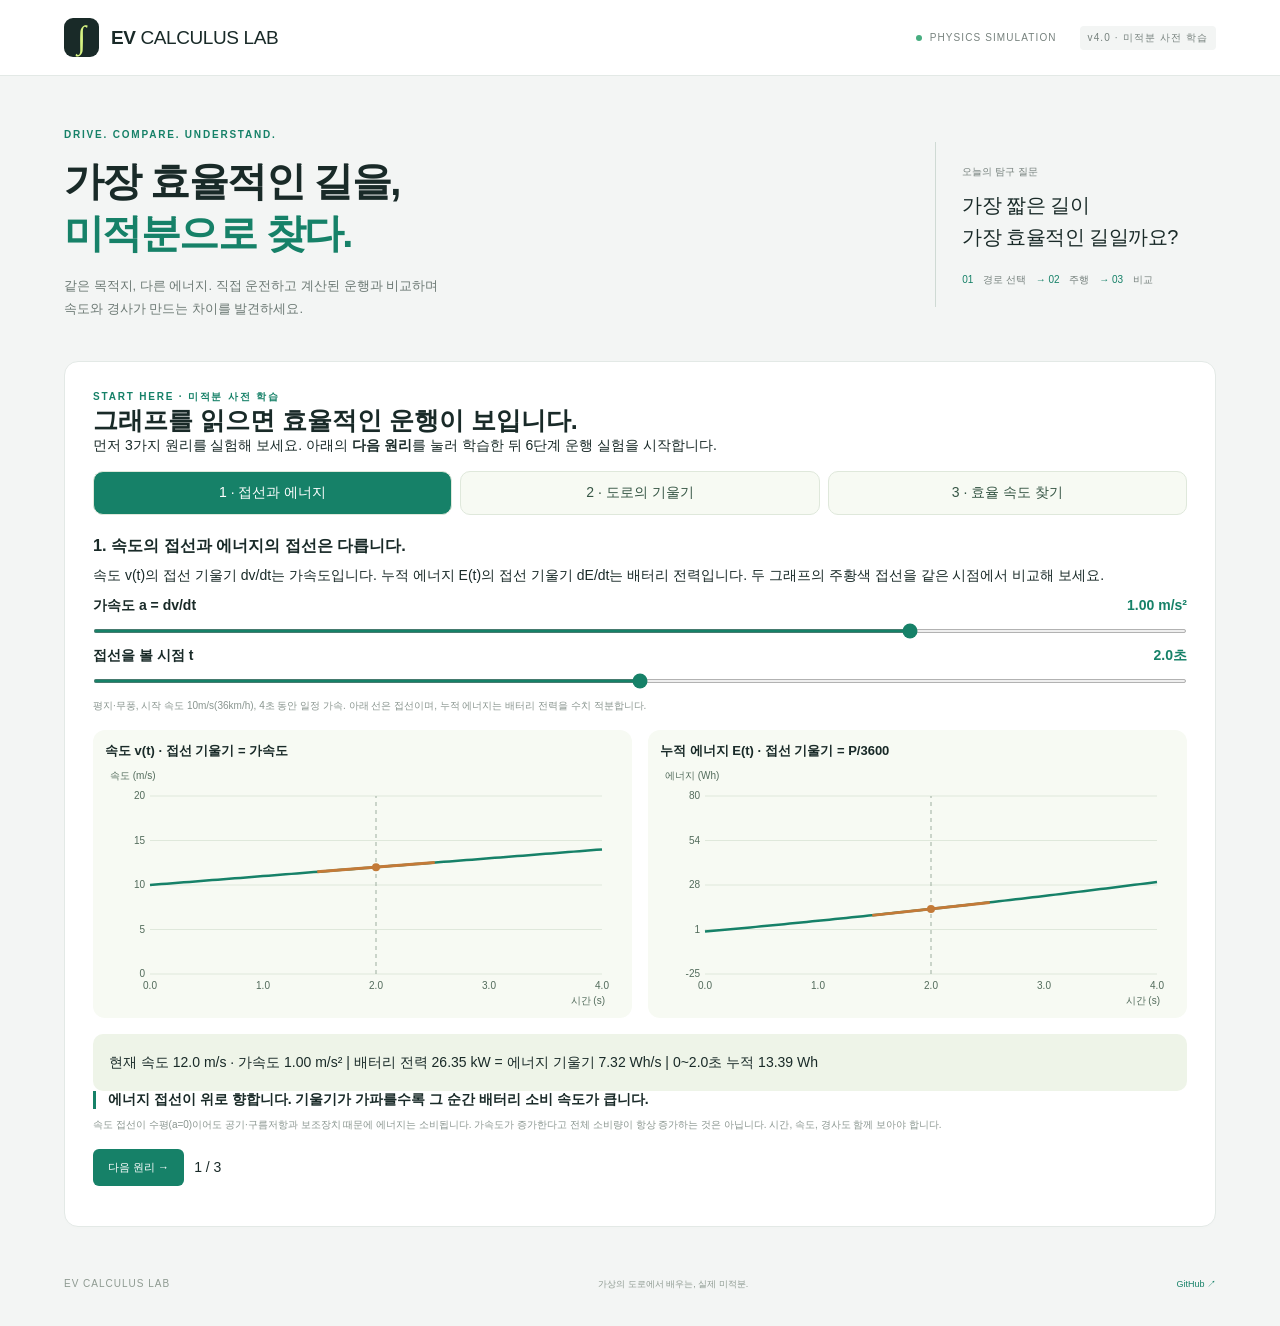
==== commit 0b220fb1: "Simplify road gradient learning with 100m examples and slope comparison controls" ====
--- a/EV-Calculus-Lab.html
+++ b/EV-Calculus-Lab.html
@@ -1,6 +1,6 @@
 <!doctype html>
 <html lang="ko">
-<head><meta charset="utf-8"><meta name="viewport" content="width=device-width,initial-scale=1"><title>EV Calculus Lab v3 · 미적분 학습 후 주행</title><style>:root{--bg:#f3f5f4;--ink:#192a28;--muted:#77827e;--line:#e3e9e6;--green:#168168;--lime:#d7f483;--blue:#687ddb;--font:'IBM Plex Sans KR',Arial,sans-serif}*{box-sizing:border-box}body{margin:0;background:var(--bg);color:var(--ink);font:14px var(--font)}button,input,select{font:inherit}button,summary{cursor:pointer}button:disabled{opacity:.4;cursor:not-allowed}button{transition:background .18s,transform .18s}button:not(:disabled):active{transform:translateY(1px)}a{color:var(--green)}:focus-visible{outline:3px solid #80b6f5;outline-offset:3px}fieldset{border:0;margin:0;padding:0;min-width:0}h1,h2,h3,p{margin:0}button{color:inherit}[hidden]{display:none!important}.topbar{height:76px;background:#fff;border-bottom:1px solid var(--line);padding:0 5%;display:flex;align-items:center;justify-content:space-between}.brand{display:flex;align-items:center;gap:12px;text-decoration:none;color:var(--ink);font-family:'Space Grotesk',sans-serif;letter-spacing:-.4px}.brand-icon{display:grid;place-items:center;width:35px;height:39px;background:var(--ink);color:var(--lime);border-radius:9px;font:32px Georgia}.brand strong{font-size:19px}.brand strong span{font-weight:500}.top-right{display:flex;align-items:center;gap:8px;font:10px 'Space Grotesk',sans-serif;letter-spacing:1.1px;color:var(--muted)}.status-dot{display:inline-block;width:6px;height:6px;border-radius:50%;background:#47ad80}.version{background:var(--bg);border-radius:4px;padding:5px 8px;margin-left:15px}main{max-width:1440px;margin:auto;padding:0 5%}.intro{display:flex;justify-content:space-between;align-items:center;padding:53px 0 40px}.eyebrow{font:10px 'Space Grotesk',sans-serif;letter-spacing:1.8px;color:var(--green);font-weight:600}h1{font-size:40px;line-height:1.3;font-weight:600;letter-spacing:-1.6px;margin:15px 0}h1 em{font-style:normal;color:var(--green)}.subtitle{color:#6c7974;line-height:1.8;font-size:13px}.intro-note{padding:20px 26px;border-left:1px solid #cfdad4;margin-right:12px}.intro-note>span{font-size:10px;color:var(--muted)}.intro-note>p{font-size:20px;line-height:1.6;letter-spacing:-.5px;margin:10px 0 20px}.intro-note>div{font:10px 'Space Grotesk',sans-serif;color:var(--green)}.intro-note>div>span{font-family:var(--font);color:var(--muted);margin:0 7px}.workspace{display:grid;grid-template-columns:300px minmax(0,1fr);gap:22px;align-items:start}.panel{background:#fff;border:1px solid var(--line);border-radius:14px;box-shadow:0 2px 3px #203b2c02}.settings{padding:22px;position:sticky;top:18px}.section-head{display:flex;align-items:center;justify-content:space-between;gap:8px;margin-bottom:22px}.section-head h2{font-size:14px;font-weight:600;letter-spacing:-.3px;display:flex;align-items:center;gap:9px}.section-num{font:10px 'Space Grotesk',sans-serif;color:var(--green);background:#edf6f1;border:1px solid #e2ede7;border-radius:5px;padding:4px 5px}.small-tag{font-size:9px;color:#87948e}.field-label{font-size:11px;display:block;color:#66766e;margin-bottom:10px}.route-choices{display:grid;gap:7px}.route-card{display:flex;align-items:center;text-align:left;gap:11px;background:#fff;border:1px solid var(--line);border-radius:8px;padding:12px 10px;width:100%}.route-card.active{border-color:var(--green);background:#f0f7f3;box-shadow:0 0 0 1px #16816814}.route-icon{width:32px;height:32px;display:grid;place-items:center;border-radius:7px;background:#f2f5f3;color:var(--green);font-size:20px}.route-card.active .route-icon{background:#dfeee6}.route-card strong{font-size:12px;font-weight:500;display:block}.route-card small{font-size:9px;color:var(--muted);display:block;margin-top:3px}.route-distance{margin-left:auto;font:11px 'Space Grotesk',sans-serif;white-space:nowrap}details{font-size:11px;margin-top:18px}summary{color:#677a70;font-weight:500;line-height:1.6}details[open]>summary{margin-bottom:12px}.hint{color:#89958f;font-size:10px;line-height:1.7;margin:7px 0 16px}.divider{height:1px;background:var(--line);margin:21px 0}.slider-label{display:flex;align-items:center;justify-content:space-between;font-size:11px;margin-top:21px}.slider-label output{font:11px 'Space Grotesk',var(--font);color:var(--green);font-weight:600}input[type=range]{width:100%;height:4px;accent-color:var(--green);margin:17px 0 7px;cursor:pointer}.two-fields{display:grid;grid-template-columns:1fr 1fr;gap:11px}.two-fields label{font-size:10px;color:#677a70}input[type=number]{display:block;width:100%;padding:7px 8px;background:#f8faf9;border:1px solid var(--line);border-radius:5px;margin-top:6px;color:var(--ink)}.full{width:100%;margin-top:12px}.model-note{display:flex;gap:12px;padding:13px;background:#f5f7f4;border-radius:7px;margin-top:22px}.model-note>span{color:var(--green);font:25px Georgia}.model-note>p{font-size:9px;color:#7e8c83;line-height:1.9}.main-column{display:grid;gap:22px;min-width:0}.simulator,.results{padding:22px 26px}.badge{font-size:10px;background:#f1f6f2;color:var(--green);border:1px solid #e0ebe3;padding:5px 10px;border-radius:20px}.sim-info{display:flex;justify-content:space-between;margin:0 0 12px}.sim-info>span:first-child{font-size:12px}.sim-info>span:last-child{font-size:10px;color:var(--muted)}.scene{height:245px;background:#f2f6f0;position:relative;border-radius:10px;overflow:hidden}.scene canvas{width:100%;height:100%}.scene-label{position:absolute;top:16px;left:18px;font-size:10px;display:flex;gap:7px;align-items:center;color:#718578}.scene-caption{position:absolute;bottom:10px;right:15px;font-size:8px;color:#90a18d}.telemetry{display:grid;grid-template-columns:repeat(4,1fr);padding:23px 0 21px}.telemetry>div{border-right:1px solid var(--line);padding-left:20px}.telemetry>div:first-child{padding-left:0}.telemetry>div:last-child{border:0}.telemetry span{display:block;font-size:9px;color:var(--muted);margin-bottom:6px}.telemetry strong{font:26px 'Space Grotesk',sans-serif;letter-spacing:-1px}.telemetry small{font:10px 'Space Grotesk',sans-serif;color:#8d9692;letter-spacing:0}.progress-track{height:3px;border-radius:3px;background:#edf2ef;overflow:hidden}.progress-track>div{height:100%;width:0;background:var(--green);transition:width .1s}.driver-controls{display:flex;align-items:center;justify-content:space-between;padding:18px 0}.drive-actions{display:flex;gap:7px}.button{border-radius:6px;padding:10px 14px;font-size:11px;border:1px solid transparent;font-weight:500}.primary{background:var(--green);color:#fff}.primary:hover{background:#10634f}.secondary{background:#fff;border-color:var(--line)}.secondary:hover{background:#f1f6f3}.icon-button{font-size:22px;border:0;background:none;padding:0 10px;color:#7b8c81}.playback-label{font-size:10px;color:var(--muted)}select{border:1px solid var(--line);background:#fff;border-radius:4px;font-size:10px;padding:5px;color:var(--ink);margin-left:5px}.pedals{display:grid;grid-template-columns:1fr 120px 1fr;gap:10px;background:#f7f9f7;border-radius:9px;padding:11px}.pedal{border:1px solid #dde5df;border-radius:6px;background:white;font-size:12px;padding:12px}.pedal small{display:block;font-size:8px;color:#8b978e;margin-top:4px}.pedal.accelerate{background:#e7f0dd;border-color:#d9e8cc}.pedal:hover{border-color:var(--green)}.target-speed{text-align:center;display:flex;align-items:baseline;justify-content:center;flex-wrap:wrap;gap:4px}.target-speed>span{width:100%;font-size:9px;color:#7a887e}.target-speed>strong{font:25px 'Space Grotesk',sans-serif}.target-speed>small{font-size:9px;color:var(--muted)}.control-hint{text-align:center;font-size:9px;margin:11px 0 17px}.quick-try{display:flex;align-items:center;gap:8px;padding-top:15px;border-top:1px solid var(--line)}.quick-try>span{font-size:9px;color:var(--muted);margin-right:auto}.quick-try>button{font-size:9px;background:#f6f8f6;border:1px solid #e5ebe5;border-radius:20px;padding:6px 10px}.quick-try>button:hover{background:#e5efe6}.text-button{background:none;border:0;font-size:10px;color:var(--green)}.empty-result{text-align:center;padding:12px 0 26px}.empty-icon{font:30px Georgia;color:#9ab0a0;margin:0 auto 12px}.empty-result h3{font-size:13px;font-weight:500;color:#6c7f73}.empty-result p{font-size:10px;color:#96a299;line-height:1.8;margin-top:9px}.busy{padding:22px;text-align:center;color:var(--green);font-size:12px}.comparison-summary{background:#eff6ed;border:1px solid #e0ecdd;border-radius:8px;padding:18px;margin-bottom:18px}.comparison-summary>strong{font:28px 'Space Grotesk',var(--font);color:var(--green);margin-right:10px}.comparison-summary p{font-size:10px;color:#70826f;line-height:1.7;margin-top:5px}.comparison-summary .warning{font:16px var(--font);color:#9b6726}.comparison-layout{display:grid;grid-template-columns:1fr 1fr;gap:20px}table{width:100%;border-collapse:collapse;font-size:10px}th{font-size:9px;color:var(--muted);font-weight:400;text-align:right;padding:8px 4px;border-bottom:1px solid var(--line)}td{text-align:right;padding:10px 4px;border-bottom:1px solid #f0f3f0}th:first-child,td:first-child{text-align:left}tr.mine{color:var(--blue)}tr.best{color:var(--green);font-weight:600}.feedback-box{background:#f8faf7;padding:15px;border-radius:8px}.feedback-box .eyebrow{font-size:8px}.feedback-box ul{font-size:10px;color:#71816f;padding-left:14px;line-height:1.75;margin:9px 0 0}.feedback-box li+li{margin-top:7px}.chart-tabs{display:flex;gap:20px;border-bottom:1px solid var(--line);margin-top:22px}.chart-tabs button{background:transparent;border:0;border-bottom:2px solid transparent;font-size:10px;color:var(--muted);padding:10px 2px}.chart-tabs button.active{color:var(--green);border-bottom-color:var(--green)}.chart-legend{display:flex;gap:16px;font-size:9px;color:var(--muted);margin:14px 0 0}.legend-user:before,.legend-best:before{content:'';display:inline-block;width:15px;height:2px;margin:0 5px 3px 0;background:var(--blue)}.legend-best:before{background:var(--green)}.chart-legend>span:last-child{margin-left:auto;font-size:8px}#chart{width:100%;height:210px;display:block}.result-bottom{display:flex;gap:8px;align-items:center;border-top:1px solid var(--line);padding-top:14px}.result-bottom>span{font-size:9px;color:var(--muted);margin-left:auto}.calculus{padding:26px;margin-top:25px}.formula-grid{display:grid;grid-template-columns:repeat(3,1fr)}.formula-grid>article{padding:0 25px;border-right:1px solid var(--line)}.formula-grid>article:first-child{padding-left:0}.formula-grid>article:last-child{border:0;padding-right:0}.formula-num{font-size:9px;color:var(--green)}.formula-grid h3{font-size:13px;margin:10px 0;font-weight:500}.equation{font:22px Georgia,serif;letter-spacing:.3px;color:#265c46;margin:17px 0}.equation sub{font-size:11px}.formula-grid p{font-size:10px;color:#859088;line-height:1.9}.formula-grid p b{font-weight:500;color:#647c69}.math-details{margin-top:24px;border-top:1px solid var(--line);padding-top:17px}.math-detail-content{font-size:11px;line-height:1.9;color:#738177}.math-detail-content p{margin:12px 0}footer{display:flex;justify-content:space-between;padding:27px 0 35px;color:#8e9a91;font-size:9px}footer>span:first-child{font:10px 'Space Grotesk',sans-serif;letter-spacing:1px}footer a{text-decoration:none}.toast{position:fixed;bottom:24px;left:50%;transform:translateX(-50%);background:#233f31;color:white;padding:13px 24px;border-radius:9px;box-shadow:0 5px 30px #0002;z-index:100;max-width:90vw;font-size:12px}.sr-only{position:absolute;width:1px;height:1px;overflow:hidden;clip:rect(0,0,0,0)}
+<head><meta charset="utf-8"><meta name="viewport" content="width=device-width,initial-scale=1"><title>EV Calculus Lab v4 · 미적분 학습 후 주행</title><style>:root{--bg:#f3f5f4;--ink:#192a28;--muted:#77827e;--line:#e3e9e6;--green:#168168;--lime:#d7f483;--blue:#687ddb;--font:'IBM Plex Sans KR',Arial,sans-serif}*{box-sizing:border-box}body{margin:0;background:var(--bg);color:var(--ink);font:14px var(--font)}button,input,select{font:inherit}button,summary{cursor:pointer}button:disabled{opacity:.4;cursor:not-allowed}button{transition:background .18s,transform .18s}button:not(:disabled):active{transform:translateY(1px)}a{color:var(--green)}:focus-visible{outline:3px solid #80b6f5;outline-offset:3px}fieldset{border:0;margin:0;padding:0;min-width:0}h1,h2,h3,p{margin:0}button{color:inherit}[hidden]{display:none!important}.topbar{height:76px;background:#fff;border-bottom:1px solid var(--line);padding:0 5%;display:flex;align-items:center;justify-content:space-between}.brand{display:flex;align-items:center;gap:12px;text-decoration:none;color:var(--ink);font-family:'Space Grotesk',sans-serif;letter-spacing:-.4px}.brand-icon{display:grid;place-items:center;width:35px;height:39px;background:var(--ink);color:var(--lime);border-radius:9px;font:32px Georgia}.brand strong{font-size:19px}.brand strong span{font-weight:500}.top-right{display:flex;align-items:center;gap:8px;font:10px 'Space Grotesk',sans-serif;letter-spacing:1.1px;color:var(--muted)}.status-dot{display:inline-block;width:6px;height:6px;border-radius:50%;background:#47ad80}.version{background:var(--bg);border-radius:4px;padding:5px 8px;margin-left:15px}main{max-width:1440px;margin:auto;padding:0 5%}.intro{display:flex;justify-content:space-between;align-items:center;padding:53px 0 40px}.eyebrow{font:10px 'Space Grotesk',sans-serif;letter-spacing:1.8px;color:var(--green);font-weight:600}h1{font-size:40px;line-height:1.3;font-weight:600;letter-spacing:-1.6px;margin:15px 0}h1 em{font-style:normal;color:var(--green)}.subtitle{color:#6c7974;line-height:1.8;font-size:13px}.intro-note{padding:20px 26px;border-left:1px solid #cfdad4;margin-right:12px}.intro-note>span{font-size:10px;color:var(--muted)}.intro-note>p{font-size:20px;line-height:1.6;letter-spacing:-.5px;margin:10px 0 20px}.intro-note>div{font:10px 'Space Grotesk',sans-serif;color:var(--green)}.intro-note>div>span{font-family:var(--font);color:var(--muted);margin:0 7px}.workspace{display:grid;grid-template-columns:300px minmax(0,1fr);gap:22px;align-items:start}.panel{background:#fff;border:1px solid var(--line);border-radius:14px;box-shadow:0 2px 3px #203b2c02}.settings{padding:22px;position:sticky;top:18px}.section-head{display:flex;align-items:center;justify-content:space-between;gap:8px;margin-bottom:22px}.section-head h2{font-size:14px;font-weight:600;letter-spacing:-.3px;display:flex;align-items:center;gap:9px}.section-num{font:10px 'Space Grotesk',sans-serif;color:var(--green);background:#edf6f1;border:1px solid #e2ede7;border-radius:5px;padding:4px 5px}.small-tag{font-size:9px;color:#87948e}.field-label{font-size:11px;display:block;color:#66766e;margin-bottom:10px}.route-choices{display:grid;gap:7px}.route-card{display:flex;align-items:center;text-align:left;gap:11px;background:#fff;border:1px solid var(--line);border-radius:8px;padding:12px 10px;width:100%}.route-card.active{border-color:var(--green);background:#f0f7f3;box-shadow:0 0 0 1px #16816814}.route-icon{width:32px;height:32px;display:grid;place-items:center;border-radius:7px;background:#f2f5f3;color:var(--green);font-size:20px}.route-card.active .route-icon{background:#dfeee6}.route-card strong{font-size:12px;font-weight:500;display:block}.route-card small{font-size:9px;color:var(--muted);display:block;margin-top:3px}.route-distance{margin-left:auto;font:11px 'Space Grotesk',sans-serif;white-space:nowrap}details{font-size:11px;margin-top:18px}summary{color:#677a70;font-weight:500;line-height:1.6}details[open]>summary{margin-bottom:12px}.hint{color:#89958f;font-size:10px;line-height:1.7;margin:7px 0 16px}.divider{height:1px;background:var(--line);margin:21px 0}.slider-label{display:flex;align-items:center;justify-content:space-between;font-size:11px;margin-top:21px}.slider-label output{font:11px 'Space Grotesk',var(--font);color:var(--green);font-weight:600}input[type=range]{width:100%;height:4px;accent-color:var(--green);margin:17px 0 7px;cursor:pointer}.two-fields{display:grid;grid-template-columns:1fr 1fr;gap:11px}.two-fields label{font-size:10px;color:#677a70}input[type=number]{display:block;width:100%;padding:7px 8px;background:#f8faf9;border:1px solid var(--line);border-radius:5px;margin-top:6px;color:var(--ink)}.full{width:100%;margin-top:12px}.model-note{display:flex;gap:12px;padding:13px;background:#f5f7f4;border-radius:7px;margin-top:22px}.model-note>span{color:var(--green);font:25px Georgia}.model-note>p{font-size:9px;color:#7e8c83;line-height:1.9}.main-column{display:grid;gap:22px;min-width:0}.simulator,.results{padding:22px 26px}.badge{font-size:10px;background:#f1f6f2;color:var(--green);border:1px solid #e0ebe3;padding:5px 10px;border-radius:20px}.sim-info{display:flex;justify-content:space-between;margin:0 0 12px}.sim-info>span:first-child{font-size:12px}.sim-info>span:last-child{font-size:10px;color:var(--muted)}.scene{height:245px;background:#f2f6f0;position:relative;border-radius:10px;overflow:hidden}.scene canvas{width:100%;height:100%}.scene-label{position:absolute;top:16px;left:18px;font-size:10px;display:flex;gap:7px;align-items:center;color:#718578}.scene-caption{position:absolute;bottom:10px;right:15px;font-size:8px;color:#90a18d}.telemetry{display:grid;grid-template-columns:repeat(4,1fr);padding:23px 0 21px}.telemetry>div{border-right:1px solid var(--line);padding-left:20px}.telemetry>div:first-child{padding-left:0}.telemetry>div:last-child{border:0}.telemetry span{display:block;font-size:9px;color:var(--muted);margin-bottom:6px}.telemetry strong{font:26px 'Space Grotesk',sans-serif;letter-spacing:-1px}.telemetry small{font:10px 'Space Grotesk',sans-serif;color:#8d9692;letter-spacing:0}.progress-track{height:3px;border-radius:3px;background:#edf2ef;overflow:hidden}.progress-track>div{height:100%;width:0;background:var(--green);transition:width .1s}.driver-controls{display:flex;align-items:center;justify-content:space-between;padding:18px 0}.drive-actions{display:flex;gap:7px}.button{border-radius:6px;padding:10px 14px;font-size:11px;border:1px solid transparent;font-weight:500}.primary{background:var(--green);color:#fff}.primary:hover{background:#10634f}.secondary{background:#fff;border-color:var(--line)}.secondary:hover{background:#f1f6f3}.icon-button{font-size:22px;border:0;background:none;padding:0 10px;color:#7b8c81}.playback-label{font-size:10px;color:var(--muted)}select{border:1px solid var(--line);background:#fff;border-radius:4px;font-size:10px;padding:5px;color:var(--ink);margin-left:5px}.pedals{display:grid;grid-template-columns:1fr 120px 1fr;gap:10px;background:#f7f9f7;border-radius:9px;padding:11px}.pedal{border:1px solid #dde5df;border-radius:6px;background:white;font-size:12px;padding:12px}.pedal small{display:block;font-size:8px;color:#8b978e;margin-top:4px}.pedal.accelerate{background:#e7f0dd;border-color:#d9e8cc}.pedal:hover{border-color:var(--green)}.target-speed{text-align:center;display:flex;align-items:baseline;justify-content:center;flex-wrap:wrap;gap:4px}.target-speed>span{width:100%;font-size:9px;color:#7a887e}.target-speed>strong{font:25px 'Space Grotesk',sans-serif}.target-speed>small{font-size:9px;color:var(--muted)}.control-hint{text-align:center;font-size:9px;margin:11px 0 17px}.quick-try{display:flex;align-items:center;gap:8px;padding-top:15px;border-top:1px solid var(--line)}.quick-try>span{font-size:9px;color:var(--muted);margin-right:auto}.quick-try>button{font-size:9px;background:#f6f8f6;border:1px solid #e5ebe5;border-radius:20px;padding:6px 10px}.quick-try>button:hover{background:#e5efe6}.text-button{background:none;border:0;font-size:10px;color:var(--green)}.empty-result{text-align:center;padding:12px 0 26px}.empty-icon{font:30px Georgia;color:#9ab0a0;margin:0 auto 12px}.empty-result h3{font-size:13px;font-weight:500;color:#6c7f73}.empty-result p{font-size:10px;color:#96a299;line-height:1.8;margin-top:9px}.busy{padding:22px;text-align:center;color:var(--green);font-size:12px}.comparison-summary{background:#eff6ed;border:1px solid #e0ecdd;border-radius:8px;padding:18px;margin-bottom:18px}.comparison-summary>strong{font:28px 'Space Grotesk',var(--font);color:var(--green);margin-right:10px}.comparison-summary p{font-size:10px;color:#70826f;line-height:1.7;margin-top:5px}.comparison-summary .warning{font:16px var(--font);color:#9b6726}.comparison-layout{display:grid;grid-template-columns:1fr 1fr;gap:20px}table{width:100%;border-collapse:collapse;font-size:10px}th{font-size:9px;color:var(--muted);font-weight:400;text-align:right;padding:8px 4px;border-bottom:1px solid var(--line)}td{text-align:right;padding:10px 4px;border-bottom:1px solid #f0f3f0}th:first-child,td:first-child{text-align:left}tr.mine{color:var(--blue)}tr.best{color:var(--green);font-weight:600}.feedback-box{background:#f8faf7;padding:15px;border-radius:8px}.feedback-box .eyebrow{font-size:8px}.feedback-box ul{font-size:10px;color:#71816f;padding-left:14px;line-height:1.75;margin:9px 0 0}.feedback-box li+li{margin-top:7px}.chart-tabs{display:flex;gap:20px;border-bottom:1px solid var(--line);margin-top:22px}.chart-tabs button{background:transparent;border:0;border-bottom:2px solid transparent;font-size:10px;color:var(--muted);padding:10px 2px}.chart-tabs button.active{color:var(--green);border-bottom-color:var(--green)}.chart-legend{display:flex;gap:16px;font-size:9px;color:var(--muted);margin:14px 0 0}.legend-user:before,.legend-best:before{content:'';display:inline-block;width:15px;height:2px;margin:0 5px 3px 0;background:var(--blue)}.legend-best:before{background:var(--green)}.chart-legend>span:last-child{margin-left:auto;font-size:8px}#chart{width:100%;height:210px;display:block}.result-bottom{display:flex;gap:8px;align-items:center;border-top:1px solid var(--line);padding-top:14px}.result-bottom>span{font-size:9px;color:var(--muted);margin-left:auto}.calculus{padding:26px;margin-top:25px}.formula-grid{display:grid;grid-template-columns:repeat(3,1fr)}.formula-grid>article{padding:0 25px;border-right:1px solid var(--line)}.formula-grid>article:first-child{padding-left:0}.formula-grid>article:last-child{border:0;padding-right:0}.formula-num{font-size:9px;color:var(--green)}.formula-grid h3{font-size:13px;margin:10px 0;font-weight:500}.equation{font:22px Georgia,serif;letter-spacing:.3px;color:#265c46;margin:17px 0}.equation sub{font-size:11px}.formula-grid p{font-size:10px;color:#859088;line-height:1.9}.formula-grid p b{font-weight:500;color:#647c69}.math-details{margin-top:24px;border-top:1px solid var(--line);padding-top:17px}.math-detail-content{font-size:11px;line-height:1.9;color:#738177}.math-detail-content p{margin:12px 0}footer{display:flex;justify-content:space-between;padding:27px 0 35px;color:#8e9a91;font-size:9px}footer>span:first-child{font:10px 'Space Grotesk',sans-serif;letter-spacing:1px}footer a{text-decoration:none}.toast{position:fixed;bottom:24px;left:50%;transform:translateX(-50%);background:#233f31;color:white;padding:13px 24px;border-radius:9px;box-shadow:0 5px 30px #0002;z-index:100;max-width:90vw;font-size:12px}.sr-only{position:absolute;width:1px;height:1px;overflow:hidden;clip:rect(0,0,0,0)}
 @media(min-width:1500px){main{padding:0 40px}}@media(max-width:1050px){main{padding:0 3%}.workspace{grid-template-columns:260px minmax(0,1fr);gap:16px}.settings{padding:17px}.simulator,.results{padding:20px}.telemetry strong{font-size:22px}.telemetry>div{padding-left:12px}.comparison-layout{grid-template-columns:1fr}.quick-try{flex-wrap:wrap}.quick-try>span{width:100%}.result-bottom{flex-wrap:wrap}.result-bottom>span{width:100%;margin:0}.intro-note{margin:0;padding:15px}.intro-note>p{font-size:17px}}
 @media(max-width:760px){.topbar{height:64px;padding:0 5%}.brand strong{font-size:15px}.top-right{font-size:0}.version{font-size:9px;margin-left:3px}.intro{padding:30px 0}.intro-note{display:none}h1{font-size:32px}.subtitle{font-size:12px}.workspace{grid-template-columns:1fr}.settings{position:static}.route-choices{grid-template-columns:repeat(3,1fr)}.route-card{display:block;padding:10px}.route-icon{display:none}.route-card small{font-size:8px}.route-distance{display:block;margin-top:6px}.settings .model-note{display:none}.scene{height:225px}.simulator,.results{padding:17px}.telemetry{padding:19px 0}.telemetry strong{font-size:21px}.telemetry small{font-size:8px}.telemetry>div{padding-left:9px}.telemetry span{font-size:8px}.quick-try>span{width:auto}.quick-try{gap:6px}.quick-try>button{font-size:8px;padding:6px 7px}.formula-grid{grid-template-columns:1fr;gap:22px}.formula-grid>article{border:0;border-bottom:1px solid var(--line);padding:0 0 20px!important}.formula-grid>article:last-child{padding:0!important}.calculus{padding:20px}.formula-grid p{font-size:11px}.intro br.desktop{display:none}footer>span:nth-child(2){display:none}.pedals{grid-template-columns:1fr 85px 1fr}.pedal{padding:11px 5px}.comparison-layout{gap:12px}.section-head{margin-bottom:18px}.small-tag{font-size:8px}}
 
@@ -8,13 +8,15 @@
 
 .curriculum{margin-bottom:24px;padding:24px}.lesson-steps{display:grid;grid-template-columns:repeat(6,minmax(0,1fr));gap:8px;margin:16px 0}.lesson-steps button{border:1px solid #dfe8db;background:#f7faf3;border-radius:10px;padding:12px 6px;cursor:pointer;color:#365645}.lesson-steps button.active{background:#168168;color:white}.lesson-body{background:#f7faf3;border-radius:12px;padding:20px}.lesson-body h3{margin:8px 0}.lesson-question{font-weight:600;border-left:3px solid #168168;padding-left:12px}.lesson-results-table{width:100%;border-collapse:collapse;font-size:13px}.lesson-results-table th,.lesson-results-table td{padding:8px;border-bottom:1px solid #dfe8db;text-align:left}@media(max-width:650px){.lesson-steps{grid-template-columns:repeat(3,minmax(0,1fr))}.curriculum{padding:16px}.lesson-body{padding:14px}}
 
-[hidden]{display:none!important}.prelearn{padding:28px;margin-bottom:24px}.prelearn h2{font-size:25px}.prelearn h3{margin:20px 0 10px}.prelearn-tabs{grid-template-columns:repeat(3,minmax(0,1fr))}.prelearn label{display:block;margin:12px 0;font-weight:600}.prelearn input[type=range]{display:block;width:100%;margin:14px 0}.prelearn output{float:right;color:#168168}.prelearn-graphs{display:grid;grid-template-columns:1fr 1fr;gap:16px}.prelearn-graphs>div{background:#f7faf3;border-radius:12px;padding:12px}.prelearn-graphs h4{margin:0 0 6px;font-size:13px}.prelearn canvas{width:100%;height:240px;display:block}.pre-numbers{background:#eef4e8;padding:16px;border-radius:10px;line-height:1.8;margin-top:16px}.practice-banner{padding:16px;background:#eef4e8;border-radius:12px;margin-bottom:20px}@media(max-width:650px){.prelearn{padding:16px}.prelearn-graphs{grid-template-columns:1fr}.prelearn-tabs button{font-size:12px}.prelearn output{float:none;margin-left:10px}}</style></head>
+[hidden]{display:none!important}.prelearn{padding:28px;margin-bottom:24px}.prelearn h2{font-size:25px}.prelearn h3{margin:20px 0 10px}.prelearn-tabs{grid-template-columns:repeat(3,minmax(0,1fr))}.prelearn label{display:block;margin:12px 0;font-weight:600}.prelearn input[type=range]{display:block;width:100%;margin:14px 0}.prelearn output{float:right;color:#168168}.prelearn-graphs{display:grid;grid-template-columns:1fr 1fr;gap:16px}.prelearn-graphs>div{background:#f7faf3;border-radius:12px;padding:12px}.prelearn-graphs h4{margin:0 0 6px;font-size:13px}.prelearn canvas{width:100%;height:240px;display:block}.pre-numbers{background:#eef4e8;padding:16px;border-radius:10px;line-height:1.8;margin-top:16px}.practice-banner{padding:16px;background:#eef4e8;border-radius:12px;margin-bottom:20px}@media(max-width:650px){.prelearn{padding:16px}.prelearn-graphs{grid-template-columns:1fr}.prelearn-tabs button{font-size:12px}.prelearn output{float:none;margin-left:10px}}
+
+.grade-basics{background:#f7faf3;padding:12px 18px;border-radius:10px}.grade-story{display:grid;grid-template-columns:repeat(3,minmax(0,1fr));gap:12px;margin:16px 0}.grade-story article{background:#eef4e8;border-radius:10px;padding:14px;line-height:1.8}.grade-story strong{display:block;color:#168168;font-size:17px}#gradeMath{margin:16px 0;padding:14px;background:#f7faf3;border-radius:10px}#gradeMath summary{cursor:pointer;font-weight:600}@media(max-width:650px){.grade-story{grid-template-columns:1fr}}</style></head>
 <body>
-<header class="topbar"><a class="brand" href="#" aria-label="EV Calculus Lab 홈"><span class="brand-icon">∫</span><strong>EV <span>CALCULUS LAB</span></strong></a><div class="top-right"><span class="status-dot"></span> PHYSICS SIMULATION <span class="version">v3.0 · 미적분 사전 학습</span></div></header>
+<header class="topbar"><a class="brand" href="#" aria-label="EV Calculus Lab 홈"><span class="brand-icon">∫</span><strong>EV <span>CALCULUS LAB</span></strong></a><div class="top-right"><span class="status-dot"></span> PHYSICS SIMULATION <span class="version">v4.0 · 미적분 사전 학습</span></div></header>
 <main>
  <section class="intro"><div><p class="eyebrow">DRIVE. COMPARE. UNDERSTAND.</p><h1>가장 효율적인 길을,<br><em>미적분으로 찾다.</em></h1><p class="subtitle">같은 목적지, 다른 에너지. 직접 운전하고 계산된 운행과 비교하며<br class="desktop"> 속도와 경사가 만드는 차이를 발견하세요.</p></div><div class="intro-note"><span>오늘의 탐구 질문</span><p>가장 짧은 길이<br>가장 효율적인 길일까요?</p><div>01 <span>경로 선택</span> → 02 <span>주행</span> → 03 <span>비교</span></div></div></section>
- <section class="panel prelearn" id="prelearn" aria-labelledby="prelearnHeading"><p class="eyebrow">START HERE · 미적분 사전 학습</p><h2 id="prelearnHeading">그래프를 읽으면 효율적인 운행이 보입니다.</h2><p>먼저 3가지 원리를 실험해 보세요. 아래의 <b>다음 원리</b>를 눌러 학습한 뒤 6단계 운행 실험을 시작합니다.</p><div class="lesson-steps prelearn-tabs"><button id="preTab0" class="active">1 · 접선과 에너지</button><button id="preTab1">2 · 도로의 기울기</button><button id="preTab2">3 · 효율 속도 찾기</button></div><h3 id="preTitle">1. 접선의 기울기는 무엇을 뜻할까요?</h3><p id="preExplanation"></p><div id="slopeControls"><label>가속도 a = dv/dt <output id="accelOut"></output><input id="demoAccel" type="range" min="-2" max="2" value="1" step="0.25"></label><label>접선을 볼 시점 t <output id="demoTimeOut"></output><input id="demoTime" type="range" min="0" max="4" value="2" step="0.1"></label><p class="hint">평지·무풍, 시작 속도 10m/s(36km/h), 4초 동안 일정 가속. 아래 선은 접선이며, 누적 에너지는 배터리 전력을 수치 적분합니다.</p></div><div id="gradeControls" hidden><label>도로 기울기 dh/ds <output id="demoGradeOut"></output><input id="demoGrade" type="range" min="-0.12" max="0.12" value="0.04" step="0.01"></label><p class="hint">호 길이 s를 따라 일정한 경사로 200m 이동. 속도 10m/s, 시간 20초로 고정해 경사만 비교합니다.</p></div><div id="optimumControls" hidden><label>일정 주행 속도 v <output id="demoVelocityOut"></output><input id="demoVelocity" type="range" min="3" max="20" value="10" step="0.1"></label><p class="hint">평지·무풍·일정속도, 보조전력 700W. 이 식은 정차·언덕이 포함된 전체 경로 최적화와 별도의 참고 실험입니다.</p></div><div class="prelearn-graphs"><div><h4 id="preGraphLabelA"></h4><canvas id="preGraphA" aria-label="사전 학습의 첫 번째 그래프"></canvas></div><div><h4 id="preGraphLabelB"></h4><canvas id="preGraphB" aria-label="사전 학습의 두 번째 그래프"></canvas></div></div><div id="preNumbers" class="pre-numbers" aria-live="polite"></div><p id="preTakeaway" class="lesson-question"></p><p id="preCaution" class="hint"></p><div class="pair-controls"><button id="preNext" class="button primary">다음 원리 →</button><span id="preProgress">1 / 3</span></div></section>
- <div id="practiceArea" hidden><p class="practice-banner">v3.0 · 미적분 사전 학습 완료 · 이제 조건을 바꾸며 운행을 실험해 보세요. <button id="reviewMath" class="text-button">사전 학습 다시 보기</button></p>
+ <section class="panel prelearn" id="prelearn" aria-labelledby="prelearnHeading"><p class="eyebrow">START HERE · 미적분 사전 학습</p><h2 id="prelearnHeading">그래프를 읽으면 효율적인 운행이 보입니다.</h2><p>먼저 3가지 원리를 실험해 보세요. 아래의 <b>다음 원리</b>를 눌러 학습한 뒤 6단계 운행 실험을 시작합니다.</p><div class="lesson-steps prelearn-tabs"><button id="preTab0" class="active">1 · 접선과 에너지</button><button id="preTab1">2 · 도로의 기울기</button><button id="preTab2">3 · 효율 속도 찾기</button></div><h3 id="preTitle">1. 접선의 기울기는 무엇을 뜻할까요?</h3><p id="preExplanation"></p><div id="slopeControls"><label>가속도 a = dv/dt <output id="accelOut"></output><input id="demoAccel" type="range" min="-2" max="2" value="1" step="0.25"></label><label>접선을 볼 시점 t <output id="demoTimeOut"></output><input id="demoTime" type="range" min="0" max="4" value="2" step="0.1"></label><p class="hint">평지·무풍, 시작 속도 10m/s(36km/h), 4초 동안 일정 가속. 아래 선은 접선이며, 누적 에너지는 배터리 전력을 수치 적분합니다.</p></div><div id="gradeControls" hidden><div class="grade-basics"><p><b>h = 도로의 높이</b> · <b>s = 도로를 따라 이동한 거리</b></p><p>s는 직선 변위가 아니라 실제 지나온 거리입니다. 여기서는 같은 속도로 <b>100m를 10초 동안</b> 달립니다.</p></div><div class="pair-controls"><button id="gradeUphill" class="button secondary">↗ 오르막</button><button id="gradeFlat" class="button secondary">→ 평지</button><button id="gradeDownhill" class="button secondary">↘ 내리막</button></div><label>도로를 100m 이동할 때 높이 변화 <output id="demoGradeOut"></output><input id="demoGrade" type="range" min="-0.12" max="0.12" value="0.04" step="0.01"></label><div id="gradeStory" class="grade-story" aria-live="polite"></div><p class="hint">버튼을 눌러 세 도로를 비교한 뒤 슬라이더로 경사를 바꾸세요. 속도는 모두 36km/h로 고정합니다.</p></div><div id="optimumControls" hidden><label>일정 주행 속도 v <output id="demoVelocityOut"></output><input id="demoVelocity" type="range" min="3" max="20" value="10" step="0.1"></label><p class="hint">평지·무풍·일정속도, 보조전력 700W. 이 식은 정차·언덕이 포함된 전체 경로 최적화와 별도의 참고 실험입니다.</p></div><div class="prelearn-graphs"><div><h4 id="preGraphLabelA"></h4><canvas id="preGraphA" aria-label="사전 학습의 첫 번째 그래프"></canvas></div><div><h4 id="preGraphLabelB"></h4><canvas id="preGraphB" aria-label="사전 학습의 두 번째 그래프"></canvas></div></div><div id="preNumbers" class="pre-numbers" aria-live="polite"></div><p id="preTakeaway" class="lesson-question"></p><p id="preCaution" class="hint"></p><details id="gradeMath" hidden><summary>이제 미분식으로 연결해 보기</summary><p>높이 변화 ÷ 이동거리 변화가 평균 기울기입니다. 관찰하는 구간을 아주 짧게 줄였을 때의 기울기를 <b>dh/ds</b>라고 씁니다. 현재 예시는 일정한 경사이므로 평균 기울기와 어느 지점의 미분값이 같습니다.</p><p>도로를 따라 잰 거리를 사용하므로 dh/ds = sinθ입니다. 중력에 의한 도로 방향의 힘은 mg × dh/ds입니다. 수평거리로 나누는 일반적인 도로 경사율과 분모가 다릅니다.</p><p>오른쪽 그래프의 높이는 전력(kW), 가로 폭은 시간(초)입니다. <b>직사각형 넓이 = 전력 × 시간</b>이며, 이를 3.6으로 나누면 Wh가 됩니다. 전력이 계속 변할 때 이 넓이를 잘게 나누어 더하는 것이 적분입니다.</p></details><div class="pair-controls"><button id="preNext" class="button primary">다음 원리 →</button><span id="preProgress">1 / 3</span></div></section>
+ <div id="practiceArea" hidden><p class="practice-banner">v4.0 · 미적분 사전 학습 완료 · 이제 조건을 바꾸며 운행을 실험해 보세요. <button id="reviewMath" class="text-button">사전 학습 다시 보기</button></p>
  <section class="panel curriculum" aria-labelledby="lessonHeading"><div class="section-head"><h2 id="lessonHeading">효율적인 운행을 배우는 6단계</h2><span class="small-tag">관찰 → 실험 → 개선</span></div><p class="hint">한 번에 한 조건만 바꾸어 원인을 확인하세요. 각 단계에서 두 실험을 실행하면 결과를 나란히 정리합니다. 교육용 가상 차량의 실험이며 실제 도로에서는 안전과 교통법규가 우선입니다.</p><div id="lessonSteps" class="lesson-steps" role="group" aria-label="학습 단계 선택"></div><div class="lesson-body"><p id="lessonGoal" class="eyebrow"></p><h3 id="lessonTitle"></h3><p id="lessonReason"></p><p id="lessonTask"></p><div class="pair-controls"><button id="lessonRunA" class="button primary"></button><button id="lessonRunB" class="button secondary"></button><button id="lessonDone" class="text-button">이 단계 학습 완료 ✓</button></div><div id="lessonResults" aria-live="polite"></div><p id="lessonQuestion" class="lesson-question"></p><p id="lessonInterpretation" class="hint"></p><p id="lessonProgress" class="hint"></p></div></section>
  <div class="workspace">
   <aside class="panel settings"><div class="section-head"><h2><span class="section-num">01</span> 실험 설정</h2><span class="small-tag">SI 단위 계산</span></div>
@@ -151,9 +153,12 @@
 function batteryDemo(v,a,g){const c=EVEngine.vehicle(),relative=v+c.wind,force=c.mass*a+c.mass*9.81*g+c.mass*9.81*c.crr*Math.sqrt(1-g*g)+.5*1.225*c.cd*c.area*relative*Math.abs(relative),wheel=force*v;return wheel>=0?wheel/c.efficiency+c.auxiliary:-Math.min(-wheel,45000)*c.regen+c.auxiliary;}
 function demoIntegral(a,t){let sum=0;const n=100;for(let i=0;i<n;i++){const ti=(i+.5)*t/n;sum+=batteryDemo(10+a*ti,a,0)*t/n/3600;}return sum;}
 function drawLearningGraph(id,points,{xLabel,yLabel,xMax,yMin,yMax,cursor,tangent,color='#168168',fill=false}){const [c,w,h]=canvasContext($(id));if(!w)return;const X=x=>45+x/xMax*(w-63),Y=y=>h-32-(y-yMin)/(yMax-yMin)*(h-62);c.font='10px Arial';c.lineWidth=1;c.strokeStyle='#dfe8db';for(let i=0;i<=4;i++){const y=yMin+(yMax-yMin)*i/4;c.beginPath();c.moveTo(45,Y(y));c.lineTo(w-18,Y(y));c.stroke();c.fillStyle='#526b5b';c.textAlign='right';c.fillText(y.toFixed(Math.abs(yMax)<5?2:0),40,Y(y)+3);c.textAlign='center';c.fillText((xMax*i/4).toFixed(xMax<5?1:0),X(xMax*i/4),h-17);}c.textAlign='left';c.fillText(yLabel,5,13);c.textAlign='right';c.fillText(xLabel,w-15,h-2);c.textAlign='left';if(fill){c.beginPath();c.moveTo(X(points[0].x),Y(0));for(const p of points.filter(p=>p.x<=cursor.x))c.lineTo(X(p.x),Y(p.y));c.lineTo(X(cursor.x),Y(0));c.closePath();c.fillStyle='#16816825';c.fill();}c.beginPath();points.forEach((p,i)=>i?c.lineTo(X(p.x),Y(p.y)):c.moveTo(X(p.x),Y(p.y)));c.strokeStyle=color;c.lineWidth=2.5;c.stroke();if(cursor){c.setLineDash([4,4]);c.beginPath();c.moveTo(X(cursor.x),Y(yMin));c.lineTo(X(cursor.x),Y(yMax));c.strokeStyle='#9daea0';c.lineWidth=1;c.stroke();c.setLineDash([]);if(tangent!==undefined){const dx=xMax*.13;c.beginPath();c.moveTo(X(Math.max(0,cursor.x-dx)),Y(cursor.y+tangent*(Math.max(0,cursor.x-dx)-cursor.x)));c.lineTo(X(Math.min(xMax,cursor.x+dx)),Y(cursor.y+tangent*(Math.min(xMax,cursor.x+dx)-cursor.x)));c.strokeStyle='#c37a38';c.lineWidth=3;c.stroke();}c.beginPath();c.arc(X(cursor.x),Y(cursor.y),4,0,Math.PI*2);c.fillStyle='#c37a38';c.fill();}}
-function renderPrelearn(){const a=Number($('demoAccel').value),t=Number($('demoTime').value),g=Number($('demoGrade').value),v=Number($('demoVelocity').value);for(let i=0;i<3;i++)$('preTab'+i).classList.toggle('active',i===preStep);$('slopeControls').hidden=preStep!==0;$('gradeControls').hidden=preStep!==1;$('optimumControls').hidden=preStep!==2;$('preProgress').textContent=(preStep+1)+' / 3';$('preNext').textContent=preStep===2?'사전 학습 완료 · 운행 실험 시작 →':'다음 원리 →';$('accelOut').textContent=a.toFixed(2)+' m/s²';$('demoTimeOut').textContent=t.toFixed(1)+'초';$('demoGradeOut').textContent=g.toFixed(2)+' · '+(Math.asin(g)*180/Math.PI).toFixed(1)+'°';$('demoVelocityOut').textContent=(v*3.6).toFixed(1)+' km/h';
+function renderPrelearn(){const a=Number($('demoAccel').value),t=Number($('demoTime').value),g=Number($('demoGrade').value),v=Number($('demoVelocity').value);for(let i=0;i<3;i++)$('preTab'+i).classList.toggle('active',i===preStep);$('slopeControls').hidden=preStep!==0;$('gradeControls').hidden=preStep!==1;$('gradeMath').hidden=preStep!==1;$('optimumControls').hidden=preStep!==2;$('preProgress').textContent=(preStep+1)+' / 3';$('preNext').textContent=preStep===2?'사전 학습 완료 · 운행 실험 시작 →':'다음 원리 →';$('accelOut').textContent=a.toFixed(2)+' m/s²';$('demoTimeOut').textContent=t.toFixed(1)+'초';$('demoGradeOut').textContent=(100*g>0?'+':'')+(100*g).toFixed(0)+' m';$('demoVelocityOut').textContent=(v*3.6).toFixed(1)+' km/h';
  if(preStep===0){const speed=10+a*t,p=batteryDemo(speed,a,0),energy=demoIntegral(a,t),pts=Array.from({length:81},(_,i)=>({x:i/20,y:10+a*i/20})),es=pts.map(q=>({x:q.x,y:demoIntegral(a,q.x)}));$('preTitle').textContent='1. 속도의 접선과 에너지의 접선은 다릅니다.';$('preExplanation').textContent='속도 v(t)의 접선 기울기 dv/dt는 가속도입니다. 누적 에너지 E(t)의 접선 기울기 dE/dt는 배터리 전력입니다. 두 그래프의 주황색 접선을 같은 시점에서 비교해 보세요.';$('preGraphLabelA').textContent='속도 v(t) · 접선 기울기 = 가속도';$('preGraphLabelB').textContent='누적 에너지 E(t) · 접선 기울기 = P/3600';drawLearningGraph('preGraphA',pts,{xLabel:'시간 (s)',yLabel:'속도 (m/s)',xMax:4,yMin:0,yMax:20,cursor:{x:t,y:speed},tangent:a});drawLearningGraph('preGraphB',es,{xLabel:'시간 (s)',yLabel:'에너지 (Wh)',xMax:4,yMin:-25,yMax:80,cursor:{x:t,y:energy},tangent:p/3600});$('preNumbers').textContent=`현재 속도 ${speed.toFixed(1)} m/s · 가속도 ${a.toFixed(2)} m/s² | 배터리 전력 ${(p/1000).toFixed(2)} kW = 에너지 기울기 ${(p/3600).toFixed(2)} Wh/s | 0~${t.toFixed(1)}초 누적 ${energy.toFixed(2)} Wh`;$('preTakeaway').textContent=p<0?'에너지 접선이 아래로 향합니다. 배터리 순충전이며, 일부 에너지를 회생으로 되찾는 중입니다.':p>0?'에너지 접선이 위로 향합니다. 기울기가 가파를수록 그 순간 배터리 소비 속도가 큽니다.':'에너지 접선이 수평입니다. 이 순간 배터리 순소비가 0입니다.';$('preCaution').textContent='속도 접선이 수평(a=0)이어도 공기·구름저항과 보조장치 때문에 에너지는 소비됩니다. 가속도가 증가한다고 전체 소비량이 항상 증가하는 것은 아닙니다. 시간, 속도, 경사도 함께 보아야 합니다.';}
- else if(preStep===1){const p=batteryDemo(10,0,g),height=200*g,points=Array.from({length:81},(_,i)=>({x:i*2.5,y:i*2.5*g})),powerPoints=Array.from({length:81},(_,i)=>({x:i/4,y:p/1000}));$('preTitle').textContent='2. 도로의 미분과 전력의 적분을 연결합니다.';$('preExplanation').textContent='도로 높이 h를 호 길이 s로 미분하면 dh/ds=sinθ입니다. 이 경사가 중력 저항 mg sinθ를 바꿉니다. 전력 그래프 아래의 부호 있는 넓이를 적분하면 배터리 에너지입니다.';$('preGraphLabelA').textContent='고도 h(s) · 접선 기울기 = dh/ds';$('preGraphLabelB').textContent='배터리 전력 P(t) · 색칠한 넓이 = 에너지';drawLearningGraph('preGraphA',points,{xLabel:'호 길이 (m)',yLabel:'고도 (m)',xMax:200,yMin:-30,yMax:30,cursor:{x:100,y:100*g},tangent:g});drawLearningGraph('preGraphB',powerPoints,{xLabel:'시간 (s)',yLabel:'전력 (kW)',xMax:20,yMin:-20,yMax:30,cursor:{x:20,y:p/1000},fill:true});$('preNumbers').textContent=`높이 변화 ${height.toFixed(1)} m · 중력 저항 ${(1700*9.81*g).toFixed(0)} N | 전력 ${(p/1000).toFixed(2)} kW × 20초 ÷ 3.6 = ${(p*20/3600).toFixed(2)} Wh`;$('preTakeaway').textContent='E = ∫P dt / 3600 (P는 W, t는 초). 음의 넓이는 에너지 회수입니다. 양·음의 넓이를 부호와 함께 더합니다.';$('preCaution').textContent='내리막이라고 항상 배터리가 충전되지는 않습니다. 제동이 필요하고 회수 전력이 보조 소비보다 커야 순충전됩니다. 이 실험은 시작과 끝의 고도가 달라 경사 효과를 보여주는 예시이며, 동일 출발·도착 고도의 경로 우열 비교가 아닙니다.';}
+ else if(preStep===1){const p=batteryDemo(10,0,g),flat=batteryDemo(10,0,0),height=100*g,energy=p*10/3600,flatEnergy=flat*10/3600,points=Array.from({length:81},(_,i)=>({x:i*1.25,y:i*1.25*g})),powerPoints=Array.from({length:81},(_,i)=>({x:i/8,y:p/1000}));const direction=g>0?'오르막':g<0?'내리막':'평지',heightWords=g>0?height.toFixed(0)+'m 올라갑니다':g<0?Math.abs(height).toFixed(0)+'m 내려갑니다':'높이가 그대로입니다';$('preTitle').textContent='2. 100m 달렸을 때, 얼마나 올라갔나요?';$('preExplanation').textContent='자전거를 떠올려 보세요. 오르막은 페달에 더 힘을 줘야 하고, 내리막은 중력이 진행을 돕습니다. 자동차도 같습니다. 먼저 도로 모양을 보고, 그 차이가 배터리에 어떻게 나타나는지 확인하세요.';$('gradeStory').innerHTML=`<article><strong>① 높이 변화</strong>도로를 100m 따라가면<br>${heightWords}.</article><article><strong>② 기울기</strong>${height.toFixed(0)}m ÷ 100m = ${g.toFixed(2)}<br>1m 이동할 때 높이가 ${g.toFixed(2)}m 변한다는 뜻입니다.</article><article><strong>③ 배터리 영향</strong>${g>0?'차를 위로 들어 올려야 하므로 같은 속도의 평지보다 에너지를 더 씁니다.':g<0?'중력이 진행을 돕습니다. 같은 속도를 유지하려 제동하면 일부 에너지를 회수할 수 있습니다.':'높이는 변하지 않습니다. 그래도 공기·구름저항과 보조장치 때문에 에너지는 소비됩니다.'}</article>`;$('preGraphLabelA').textContent='왼쪽: 실제 이동거리와 도로 높이';$('preGraphLabelB').textContent='오른쪽: 10초 동안 배터리가 쓰거나 회수하는 전력';drawLearningGraph('preGraphA',points,{xLabel:'이동거리 s (m)',yLabel:'높이 h (m)',xMax:100,yMin:-15,yMax:15,cursor:{x:100,y:height},tangent:g});drawLearningGraph('preGraphB',powerPoints,{xLabel:'시간 (s)',yLabel:'전력 (kW)',xMax:10,yMin:-20,yMax:30,cursor:{x:10,y:p/1000},fill:true});$('preNumbers').textContent=`같은 100m를 10초 동안 이동 | 평지: ${flatEnergy.toFixed(2)} Wh 소비 | 현재 ${direction}: ${energy<0?(-energy).toFixed(2)+' Wh 순회수':energy.toFixed(2)+' Wh 소비'} | 평지 대비 ${Math.abs(energy-flatEnergy).toFixed(2)} Wh ${energy>=flatEnergy?'더 소비':'소비 감소'}`;$('preTakeaway').textContent='왼쪽 선이 위로 향할수록 오르막입니다. 오른쪽 그래프에서 0 위의 넓이는 소비, 0 아래의 넓이는 회수입니다. 버튼을 바꾸며 두 그래프를 함께 보세요.';$('preCaution').textContent='내리막에서도 순충전이 항상 일어나지는 않습니다. 제동으로 회수하는 전력이 보조 소비보다 커야 합니다. 이 예시는 경사 효과만 비교하며, 출발·도착 높이가 다른 세 도로 중 실제 최적 경로를 고르는 실험은 아닙니다.';}
+
  else{const c=EVEngine.vehicle(),k=.5*1.225*c.cd*c.area,energy=v=>((c.crr*c.mass*9.81+k*v*v)/c.efficiency+c.auxiliary/v)/3.6,deriv=v=>(2*k*v/c.efficiency-c.auxiliary/(v*v))/3.6,opt=Math.cbrt(c.auxiliary*c.efficiency/(1.225*c.cd*c.area)),points=Array.from({length:171},(_,i)=>({x:3+i/10,y:energy(3+i/10)})),slopes=points.map(q=>({x:q.x,y:deriv(q.x)}));$('preTitle').textContent='3. 미분의 부호로 효율 속도를 찾습니다.';$('preExplanation').textContent='평지의 거리당 에너지 e(v)는 공기저항 항 v²와 보조전력 항 1/v를 합한 함수입니다. e′(v)<0이면 속도를 조금 높일 때 거리당 소비량이 줄고, e′(v)>0이면 늘어납니다. e′(v)=0에서 이 조건의 최솟값을 찾습니다.';$('preGraphLabelA').textContent='거리당 에너지 e(v) · 주황색 접선';$('preGraphLabelB').textContent='도함수 e′(v) · 0을 통과하는 지점';drawLearningGraph('preGraphA',points,{xLabel:'속도 (m/s)',yLabel:'Wh/km',xMax:20,yMin:0,yMax:160,cursor:{x:v,y:energy(v)},tangent:deriv(v)});drawLearningGraph('preGraphB',slopes,{xLabel:'속도 (m/s)',yLabel:'(Wh/km)/(m/s)',xMax:20,yMin:-24,yMax:6,cursor:{x:v,y:deriv(v)}});$('preNumbers').textContent=`현재 ${energy(v).toFixed(2)} Wh/km · e′(v)=${deriv(v).toFixed(2)} (Wh/km)/(m/s) | e′=0의 참고 속도 ${(opt*3.6).toFixed(1)} km/h`;$('preTakeaway').textContent=deriv(v)<-.01?'도함수가 음수입니다. 이 조건에서는 속도를 조금 높이면 거리당 소비량이 줄어듭니다.':deriv(v)>.01?'도함수가 양수입니다. 이 조건에서는 속도를 조금 낮추면 거리당 소비량이 줄어듭니다.':'접선이 거의 수평입니다. 이 평지 모델의 효율 속도 부근입니다.';$('preCaution').textContent='e(v) = [(Crr mg + ½ρCdAv²)/η + Paux/v] / 3.6 (Wh/km). 전체 경로에서는 경사·가속·정차·시간 제약을 함께 계산하므로 이 속도를 계속 유지하는 것이 항상 최적은 아닙니다.';}}
 for(let i=0;i<3;i++)$('preTab'+i).onclick=()=>{preStep=i;preVisited.add(i);renderPrelearn();};for(const id of ['demoAccel','demoTime','demoGrade','demoVelocity'])$(id).addEventListener('input',renderPrelearn);$('preNext').onclick=()=>{if(preStep<2){preStep++;preVisited.add(preStep);renderPrelearn();}else if(preVisited.size<3){preStep=[0,1,2].find(i=>!preVisited.has(i));preVisited.add(preStep);renderPrelearn();toast('남은 원리도 확인한 뒤 실험을 시작하세요.');}else{$('prelearn').hidden=true;$('practiceArea').hidden=false;renderLesson();renderScene();$('lessonHeading').scrollIntoView?.({behavior:'smooth',block:'start'});}};$('reviewMath').onclick=()=>{$('prelearn').hidden=false;renderPrelearn();$('prelearn').scrollIntoView?.({behavior:'smooth',block:'start'});};window.addEventListener('resize',renderPrelearn);renderPrelearn();
+
+for(const [id,g]of [['gradeUphill',.08],['gradeFlat',0],['gradeDownhill',-.08]])$(id).onclick=()=>{$('demoGrade').value=g;renderPrelearn();};
 </script></body></html>
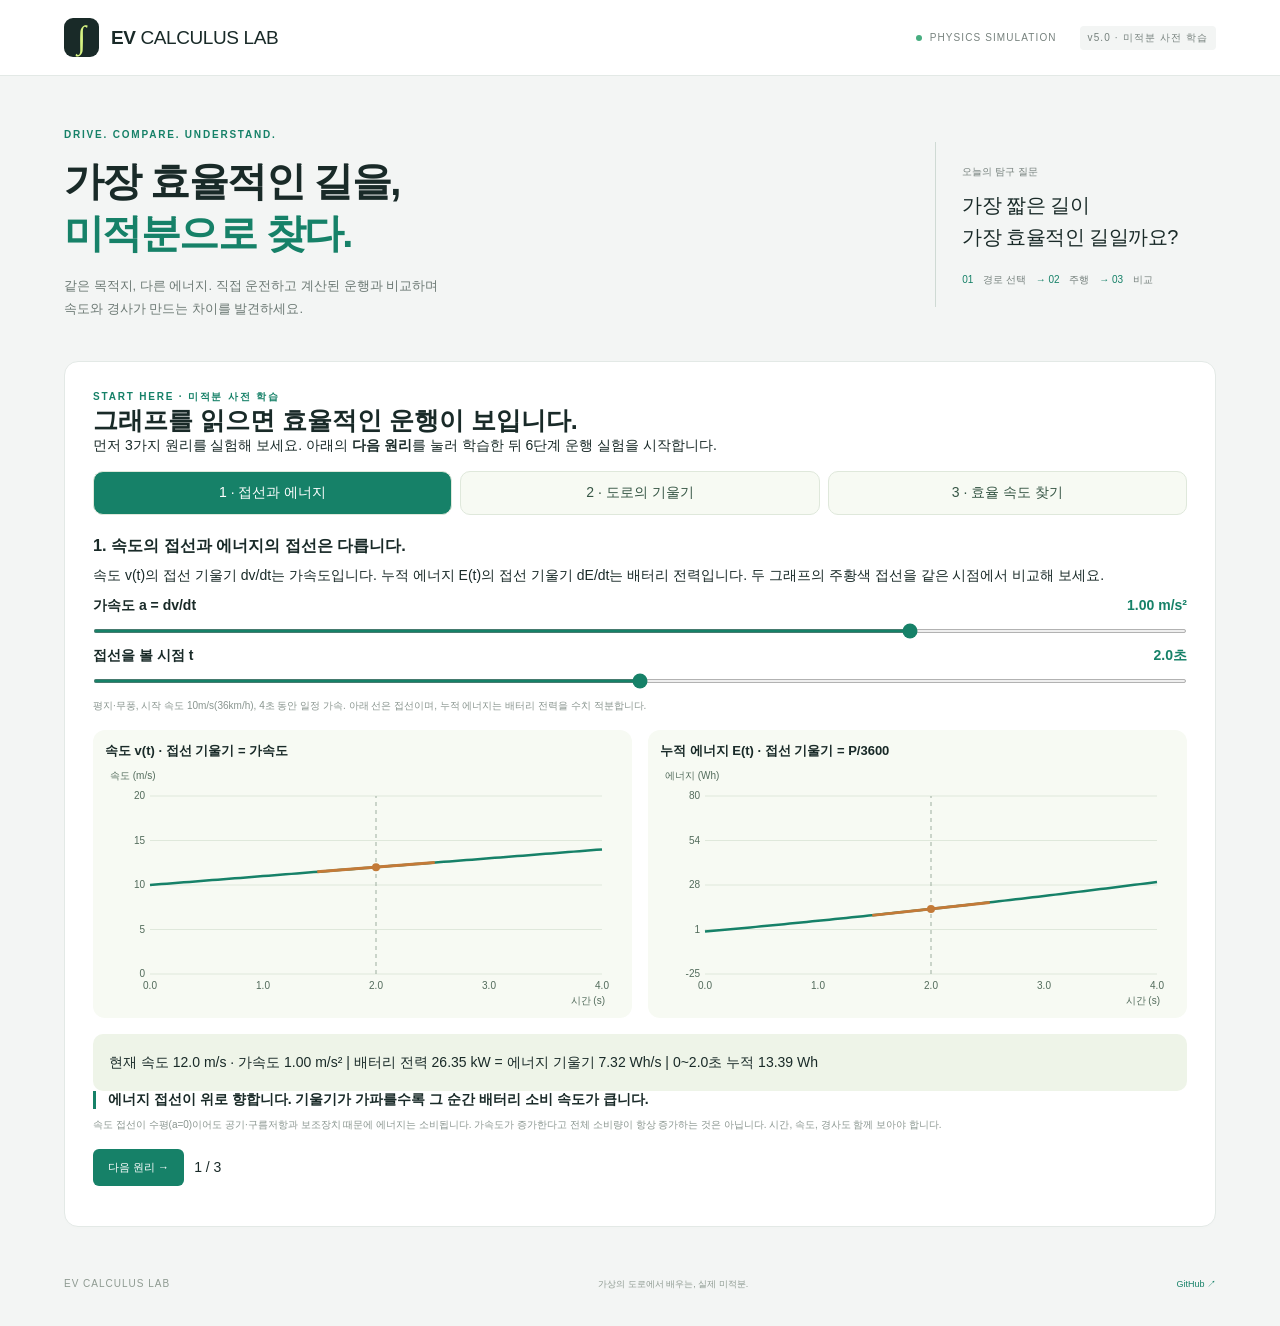
==== commit 02f20ee8: "Simplify efficient-speed learning with 1km cost comparisons and intuitive controls" ====
--- a/EV-Calculus-Lab.html
+++ b/EV-Calculus-Lab.html
@@ -1,6 +1,6 @@
 <!doctype html>
 <html lang="ko">
-<head><meta charset="utf-8"><meta name="viewport" content="width=device-width,initial-scale=1"><title>EV Calculus Lab v4 · 미적분 학습 후 주행</title><style>:root{--bg:#f3f5f4;--ink:#192a28;--muted:#77827e;--line:#e3e9e6;--green:#168168;--lime:#d7f483;--blue:#687ddb;--font:'IBM Plex Sans KR',Arial,sans-serif}*{box-sizing:border-box}body{margin:0;background:var(--bg);color:var(--ink);font:14px var(--font)}button,input,select{font:inherit}button,summary{cursor:pointer}button:disabled{opacity:.4;cursor:not-allowed}button{transition:background .18s,transform .18s}button:not(:disabled):active{transform:translateY(1px)}a{color:var(--green)}:focus-visible{outline:3px solid #80b6f5;outline-offset:3px}fieldset{border:0;margin:0;padding:0;min-width:0}h1,h2,h3,p{margin:0}button{color:inherit}[hidden]{display:none!important}.topbar{height:76px;background:#fff;border-bottom:1px solid var(--line);padding:0 5%;display:flex;align-items:center;justify-content:space-between}.brand{display:flex;align-items:center;gap:12px;text-decoration:none;color:var(--ink);font-family:'Space Grotesk',sans-serif;letter-spacing:-.4px}.brand-icon{display:grid;place-items:center;width:35px;height:39px;background:var(--ink);color:var(--lime);border-radius:9px;font:32px Georgia}.brand strong{font-size:19px}.brand strong span{font-weight:500}.top-right{display:flex;align-items:center;gap:8px;font:10px 'Space Grotesk',sans-serif;letter-spacing:1.1px;color:var(--muted)}.status-dot{display:inline-block;width:6px;height:6px;border-radius:50%;background:#47ad80}.version{background:var(--bg);border-radius:4px;padding:5px 8px;margin-left:15px}main{max-width:1440px;margin:auto;padding:0 5%}.intro{display:flex;justify-content:space-between;align-items:center;padding:53px 0 40px}.eyebrow{font:10px 'Space Grotesk',sans-serif;letter-spacing:1.8px;color:var(--green);font-weight:600}h1{font-size:40px;line-height:1.3;font-weight:600;letter-spacing:-1.6px;margin:15px 0}h1 em{font-style:normal;color:var(--green)}.subtitle{color:#6c7974;line-height:1.8;font-size:13px}.intro-note{padding:20px 26px;border-left:1px solid #cfdad4;margin-right:12px}.intro-note>span{font-size:10px;color:var(--muted)}.intro-note>p{font-size:20px;line-height:1.6;letter-spacing:-.5px;margin:10px 0 20px}.intro-note>div{font:10px 'Space Grotesk',sans-serif;color:var(--green)}.intro-note>div>span{font-family:var(--font);color:var(--muted);margin:0 7px}.workspace{display:grid;grid-template-columns:300px minmax(0,1fr);gap:22px;align-items:start}.panel{background:#fff;border:1px solid var(--line);border-radius:14px;box-shadow:0 2px 3px #203b2c02}.settings{padding:22px;position:sticky;top:18px}.section-head{display:flex;align-items:center;justify-content:space-between;gap:8px;margin-bottom:22px}.section-head h2{font-size:14px;font-weight:600;letter-spacing:-.3px;display:flex;align-items:center;gap:9px}.section-num{font:10px 'Space Grotesk',sans-serif;color:var(--green);background:#edf6f1;border:1px solid #e2ede7;border-radius:5px;padding:4px 5px}.small-tag{font-size:9px;color:#87948e}.field-label{font-size:11px;display:block;color:#66766e;margin-bottom:10px}.route-choices{display:grid;gap:7px}.route-card{display:flex;align-items:center;text-align:left;gap:11px;background:#fff;border:1px solid var(--line);border-radius:8px;padding:12px 10px;width:100%}.route-card.active{border-color:var(--green);background:#f0f7f3;box-shadow:0 0 0 1px #16816814}.route-icon{width:32px;height:32px;display:grid;place-items:center;border-radius:7px;background:#f2f5f3;color:var(--green);font-size:20px}.route-card.active .route-icon{background:#dfeee6}.route-card strong{font-size:12px;font-weight:500;display:block}.route-card small{font-size:9px;color:var(--muted);display:block;margin-top:3px}.route-distance{margin-left:auto;font:11px 'Space Grotesk',sans-serif;white-space:nowrap}details{font-size:11px;margin-top:18px}summary{color:#677a70;font-weight:500;line-height:1.6}details[open]>summary{margin-bottom:12px}.hint{color:#89958f;font-size:10px;line-height:1.7;margin:7px 0 16px}.divider{height:1px;background:var(--line);margin:21px 0}.slider-label{display:flex;align-items:center;justify-content:space-between;font-size:11px;margin-top:21px}.slider-label output{font:11px 'Space Grotesk',var(--font);color:var(--green);font-weight:600}input[type=range]{width:100%;height:4px;accent-color:var(--green);margin:17px 0 7px;cursor:pointer}.two-fields{display:grid;grid-template-columns:1fr 1fr;gap:11px}.two-fields label{font-size:10px;color:#677a70}input[type=number]{display:block;width:100%;padding:7px 8px;background:#f8faf9;border:1px solid var(--line);border-radius:5px;margin-top:6px;color:var(--ink)}.full{width:100%;margin-top:12px}.model-note{display:flex;gap:12px;padding:13px;background:#f5f7f4;border-radius:7px;margin-top:22px}.model-note>span{color:var(--green);font:25px Georgia}.model-note>p{font-size:9px;color:#7e8c83;line-height:1.9}.main-column{display:grid;gap:22px;min-width:0}.simulator,.results{padding:22px 26px}.badge{font-size:10px;background:#f1f6f2;color:var(--green);border:1px solid #e0ebe3;padding:5px 10px;border-radius:20px}.sim-info{display:flex;justify-content:space-between;margin:0 0 12px}.sim-info>span:first-child{font-size:12px}.sim-info>span:last-child{font-size:10px;color:var(--muted)}.scene{height:245px;background:#f2f6f0;position:relative;border-radius:10px;overflow:hidden}.scene canvas{width:100%;height:100%}.scene-label{position:absolute;top:16px;left:18px;font-size:10px;display:flex;gap:7px;align-items:center;color:#718578}.scene-caption{position:absolute;bottom:10px;right:15px;font-size:8px;color:#90a18d}.telemetry{display:grid;grid-template-columns:repeat(4,1fr);padding:23px 0 21px}.telemetry>div{border-right:1px solid var(--line);padding-left:20px}.telemetry>div:first-child{padding-left:0}.telemetry>div:last-child{border:0}.telemetry span{display:block;font-size:9px;color:var(--muted);margin-bottom:6px}.telemetry strong{font:26px 'Space Grotesk',sans-serif;letter-spacing:-1px}.telemetry small{font:10px 'Space Grotesk',sans-serif;color:#8d9692;letter-spacing:0}.progress-track{height:3px;border-radius:3px;background:#edf2ef;overflow:hidden}.progress-track>div{height:100%;width:0;background:var(--green);transition:width .1s}.driver-controls{display:flex;align-items:center;justify-content:space-between;padding:18px 0}.drive-actions{display:flex;gap:7px}.button{border-radius:6px;padding:10px 14px;font-size:11px;border:1px solid transparent;font-weight:500}.primary{background:var(--green);color:#fff}.primary:hover{background:#10634f}.secondary{background:#fff;border-color:var(--line)}.secondary:hover{background:#f1f6f3}.icon-button{font-size:22px;border:0;background:none;padding:0 10px;color:#7b8c81}.playback-label{font-size:10px;color:var(--muted)}select{border:1px solid var(--line);background:#fff;border-radius:4px;font-size:10px;padding:5px;color:var(--ink);margin-left:5px}.pedals{display:grid;grid-template-columns:1fr 120px 1fr;gap:10px;background:#f7f9f7;border-radius:9px;padding:11px}.pedal{border:1px solid #dde5df;border-radius:6px;background:white;font-size:12px;padding:12px}.pedal small{display:block;font-size:8px;color:#8b978e;margin-top:4px}.pedal.accelerate{background:#e7f0dd;border-color:#d9e8cc}.pedal:hover{border-color:var(--green)}.target-speed{text-align:center;display:flex;align-items:baseline;justify-content:center;flex-wrap:wrap;gap:4px}.target-speed>span{width:100%;font-size:9px;color:#7a887e}.target-speed>strong{font:25px 'Space Grotesk',sans-serif}.target-speed>small{font-size:9px;color:var(--muted)}.control-hint{text-align:center;font-size:9px;margin:11px 0 17px}.quick-try{display:flex;align-items:center;gap:8px;padding-top:15px;border-top:1px solid var(--line)}.quick-try>span{font-size:9px;color:var(--muted);margin-right:auto}.quick-try>button{font-size:9px;background:#f6f8f6;border:1px solid #e5ebe5;border-radius:20px;padding:6px 10px}.quick-try>button:hover{background:#e5efe6}.text-button{background:none;border:0;font-size:10px;color:var(--green)}.empty-result{text-align:center;padding:12px 0 26px}.empty-icon{font:30px Georgia;color:#9ab0a0;margin:0 auto 12px}.empty-result h3{font-size:13px;font-weight:500;color:#6c7f73}.empty-result p{font-size:10px;color:#96a299;line-height:1.8;margin-top:9px}.busy{padding:22px;text-align:center;color:var(--green);font-size:12px}.comparison-summary{background:#eff6ed;border:1px solid #e0ecdd;border-radius:8px;padding:18px;margin-bottom:18px}.comparison-summary>strong{font:28px 'Space Grotesk',var(--font);color:var(--green);margin-right:10px}.comparison-summary p{font-size:10px;color:#70826f;line-height:1.7;margin-top:5px}.comparison-summary .warning{font:16px var(--font);color:#9b6726}.comparison-layout{display:grid;grid-template-columns:1fr 1fr;gap:20px}table{width:100%;border-collapse:collapse;font-size:10px}th{font-size:9px;color:var(--muted);font-weight:400;text-align:right;padding:8px 4px;border-bottom:1px solid var(--line)}td{text-align:right;padding:10px 4px;border-bottom:1px solid #f0f3f0}th:first-child,td:first-child{text-align:left}tr.mine{color:var(--blue)}tr.best{color:var(--green);font-weight:600}.feedback-box{background:#f8faf7;padding:15px;border-radius:8px}.feedback-box .eyebrow{font-size:8px}.feedback-box ul{font-size:10px;color:#71816f;padding-left:14px;line-height:1.75;margin:9px 0 0}.feedback-box li+li{margin-top:7px}.chart-tabs{display:flex;gap:20px;border-bottom:1px solid var(--line);margin-top:22px}.chart-tabs button{background:transparent;border:0;border-bottom:2px solid transparent;font-size:10px;color:var(--muted);padding:10px 2px}.chart-tabs button.active{color:var(--green);border-bottom-color:var(--green)}.chart-legend{display:flex;gap:16px;font-size:9px;color:var(--muted);margin:14px 0 0}.legend-user:before,.legend-best:before{content:'';display:inline-block;width:15px;height:2px;margin:0 5px 3px 0;background:var(--blue)}.legend-best:before{background:var(--green)}.chart-legend>span:last-child{margin-left:auto;font-size:8px}#chart{width:100%;height:210px;display:block}.result-bottom{display:flex;gap:8px;align-items:center;border-top:1px solid var(--line);padding-top:14px}.result-bottom>span{font-size:9px;color:var(--muted);margin-left:auto}.calculus{padding:26px;margin-top:25px}.formula-grid{display:grid;grid-template-columns:repeat(3,1fr)}.formula-grid>article{padding:0 25px;border-right:1px solid var(--line)}.formula-grid>article:first-child{padding-left:0}.formula-grid>article:last-child{border:0;padding-right:0}.formula-num{font-size:9px;color:var(--green)}.formula-grid h3{font-size:13px;margin:10px 0;font-weight:500}.equation{font:22px Georgia,serif;letter-spacing:.3px;color:#265c46;margin:17px 0}.equation sub{font-size:11px}.formula-grid p{font-size:10px;color:#859088;line-height:1.9}.formula-grid p b{font-weight:500;color:#647c69}.math-details{margin-top:24px;border-top:1px solid var(--line);padding-top:17px}.math-detail-content{font-size:11px;line-height:1.9;color:#738177}.math-detail-content p{margin:12px 0}footer{display:flex;justify-content:space-between;padding:27px 0 35px;color:#8e9a91;font-size:9px}footer>span:first-child{font:10px 'Space Grotesk',sans-serif;letter-spacing:1px}footer a{text-decoration:none}.toast{position:fixed;bottom:24px;left:50%;transform:translateX(-50%);background:#233f31;color:white;padding:13px 24px;border-radius:9px;box-shadow:0 5px 30px #0002;z-index:100;max-width:90vw;font-size:12px}.sr-only{position:absolute;width:1px;height:1px;overflow:hidden;clip:rect(0,0,0,0)}
+<head><meta charset="utf-8"><meta name="viewport" content="width=device-width,initial-scale=1"><title>EV Calculus Lab v5 · 미적분 학습 후 주행</title><style>:root{--bg:#f3f5f4;--ink:#192a28;--muted:#77827e;--line:#e3e9e6;--green:#168168;--lime:#d7f483;--blue:#687ddb;--font:'IBM Plex Sans KR',Arial,sans-serif}*{box-sizing:border-box}body{margin:0;background:var(--bg);color:var(--ink);font:14px var(--font)}button,input,select{font:inherit}button,summary{cursor:pointer}button:disabled{opacity:.4;cursor:not-allowed}button{transition:background .18s,transform .18s}button:not(:disabled):active{transform:translateY(1px)}a{color:var(--green)}:focus-visible{outline:3px solid #80b6f5;outline-offset:3px}fieldset{border:0;margin:0;padding:0;min-width:0}h1,h2,h3,p{margin:0}button{color:inherit}[hidden]{display:none!important}.topbar{height:76px;background:#fff;border-bottom:1px solid var(--line);padding:0 5%;display:flex;align-items:center;justify-content:space-between}.brand{display:flex;align-items:center;gap:12px;text-decoration:none;color:var(--ink);font-family:'Space Grotesk',sans-serif;letter-spacing:-.4px}.brand-icon{display:grid;place-items:center;width:35px;height:39px;background:var(--ink);color:var(--lime);border-radius:9px;font:32px Georgia}.brand strong{font-size:19px}.brand strong span{font-weight:500}.top-right{display:flex;align-items:center;gap:8px;font:10px 'Space Grotesk',sans-serif;letter-spacing:1.1px;color:var(--muted)}.status-dot{display:inline-block;width:6px;height:6px;border-radius:50%;background:#47ad80}.version{background:var(--bg);border-radius:4px;padding:5px 8px;margin-left:15px}main{max-width:1440px;margin:auto;padding:0 5%}.intro{display:flex;justify-content:space-between;align-items:center;padding:53px 0 40px}.eyebrow{font:10px 'Space Grotesk',sans-serif;letter-spacing:1.8px;color:var(--green);font-weight:600}h1{font-size:40px;line-height:1.3;font-weight:600;letter-spacing:-1.6px;margin:15px 0}h1 em{font-style:normal;color:var(--green)}.subtitle{color:#6c7974;line-height:1.8;font-size:13px}.intro-note{padding:20px 26px;border-left:1px solid #cfdad4;margin-right:12px}.intro-note>span{font-size:10px;color:var(--muted)}.intro-note>p{font-size:20px;line-height:1.6;letter-spacing:-.5px;margin:10px 0 20px}.intro-note>div{font:10px 'Space Grotesk',sans-serif;color:var(--green)}.intro-note>div>span{font-family:var(--font);color:var(--muted);margin:0 7px}.workspace{display:grid;grid-template-columns:300px minmax(0,1fr);gap:22px;align-items:start}.panel{background:#fff;border:1px solid var(--line);border-radius:14px;box-shadow:0 2px 3px #203b2c02}.settings{padding:22px;position:sticky;top:18px}.section-head{display:flex;align-items:center;justify-content:space-between;gap:8px;margin-bottom:22px}.section-head h2{font-size:14px;font-weight:600;letter-spacing:-.3px;display:flex;align-items:center;gap:9px}.section-num{font:10px 'Space Grotesk',sans-serif;color:var(--green);background:#edf6f1;border:1px solid #e2ede7;border-radius:5px;padding:4px 5px}.small-tag{font-size:9px;color:#87948e}.field-label{font-size:11px;display:block;color:#66766e;margin-bottom:10px}.route-choices{display:grid;gap:7px}.route-card{display:flex;align-items:center;text-align:left;gap:11px;background:#fff;border:1px solid var(--line);border-radius:8px;padding:12px 10px;width:100%}.route-card.active{border-color:var(--green);background:#f0f7f3;box-shadow:0 0 0 1px #16816814}.route-icon{width:32px;height:32px;display:grid;place-items:center;border-radius:7px;background:#f2f5f3;color:var(--green);font-size:20px}.route-card.active .route-icon{background:#dfeee6}.route-card strong{font-size:12px;font-weight:500;display:block}.route-card small{font-size:9px;color:var(--muted);display:block;margin-top:3px}.route-distance{margin-left:auto;font:11px 'Space Grotesk',sans-serif;white-space:nowrap}details{font-size:11px;margin-top:18px}summary{color:#677a70;font-weight:500;line-height:1.6}details[open]>summary{margin-bottom:12px}.hint{color:#89958f;font-size:10px;line-height:1.7;margin:7px 0 16px}.divider{height:1px;background:var(--line);margin:21px 0}.slider-label{display:flex;align-items:center;justify-content:space-between;font-size:11px;margin-top:21px}.slider-label output{font:11px 'Space Grotesk',var(--font);color:var(--green);font-weight:600}input[type=range]{width:100%;height:4px;accent-color:var(--green);margin:17px 0 7px;cursor:pointer}.two-fields{display:grid;grid-template-columns:1fr 1fr;gap:11px}.two-fields label{font-size:10px;color:#677a70}input[type=number]{display:block;width:100%;padding:7px 8px;background:#f8faf9;border:1px solid var(--line);border-radius:5px;margin-top:6px;color:var(--ink)}.full{width:100%;margin-top:12px}.model-note{display:flex;gap:12px;padding:13px;background:#f5f7f4;border-radius:7px;margin-top:22px}.model-note>span{color:var(--green);font:25px Georgia}.model-note>p{font-size:9px;color:#7e8c83;line-height:1.9}.main-column{display:grid;gap:22px;min-width:0}.simulator,.results{padding:22px 26px}.badge{font-size:10px;background:#f1f6f2;color:var(--green);border:1px solid #e0ebe3;padding:5px 10px;border-radius:20px}.sim-info{display:flex;justify-content:space-between;margin:0 0 12px}.sim-info>span:first-child{font-size:12px}.sim-info>span:last-child{font-size:10px;color:var(--muted)}.scene{height:245px;background:#f2f6f0;position:relative;border-radius:10px;overflow:hidden}.scene canvas{width:100%;height:100%}.scene-label{position:absolute;top:16px;left:18px;font-size:10px;display:flex;gap:7px;align-items:center;color:#718578}.scene-caption{position:absolute;bottom:10px;right:15px;font-size:8px;color:#90a18d}.telemetry{display:grid;grid-template-columns:repeat(4,1fr);padding:23px 0 21px}.telemetry>div{border-right:1px solid var(--line);padding-left:20px}.telemetry>div:first-child{padding-left:0}.telemetry>div:last-child{border:0}.telemetry span{display:block;font-size:9px;color:var(--muted);margin-bottom:6px}.telemetry strong{font:26px 'Space Grotesk',sans-serif;letter-spacing:-1px}.telemetry small{font:10px 'Space Grotesk',sans-serif;color:#8d9692;letter-spacing:0}.progress-track{height:3px;border-radius:3px;background:#edf2ef;overflow:hidden}.progress-track>div{height:100%;width:0;background:var(--green);transition:width .1s}.driver-controls{display:flex;align-items:center;justify-content:space-between;padding:18px 0}.drive-actions{display:flex;gap:7px}.button{border-radius:6px;padding:10px 14px;font-size:11px;border:1px solid transparent;font-weight:500}.primary{background:var(--green);color:#fff}.primary:hover{background:#10634f}.secondary{background:#fff;border-color:var(--line)}.secondary:hover{background:#f1f6f3}.icon-button{font-size:22px;border:0;background:none;padding:0 10px;color:#7b8c81}.playback-label{font-size:10px;color:var(--muted)}select{border:1px solid var(--line);background:#fff;border-radius:4px;font-size:10px;padding:5px;color:var(--ink);margin-left:5px}.pedals{display:grid;grid-template-columns:1fr 120px 1fr;gap:10px;background:#f7f9f7;border-radius:9px;padding:11px}.pedal{border:1px solid #dde5df;border-radius:6px;background:white;font-size:12px;padding:12px}.pedal small{display:block;font-size:8px;color:#8b978e;margin-top:4px}.pedal.accelerate{background:#e7f0dd;border-color:#d9e8cc}.pedal:hover{border-color:var(--green)}.target-speed{text-align:center;display:flex;align-items:baseline;justify-content:center;flex-wrap:wrap;gap:4px}.target-speed>span{width:100%;font-size:9px;color:#7a887e}.target-speed>strong{font:25px 'Space Grotesk',sans-serif}.target-speed>small{font-size:9px;color:var(--muted)}.control-hint{text-align:center;font-size:9px;margin:11px 0 17px}.quick-try{display:flex;align-items:center;gap:8px;padding-top:15px;border-top:1px solid var(--line)}.quick-try>span{font-size:9px;color:var(--muted);margin-right:auto}.quick-try>button{font-size:9px;background:#f6f8f6;border:1px solid #e5ebe5;border-radius:20px;padding:6px 10px}.quick-try>button:hover{background:#e5efe6}.text-button{background:none;border:0;font-size:10px;color:var(--green)}.empty-result{text-align:center;padding:12px 0 26px}.empty-icon{font:30px Georgia;color:#9ab0a0;margin:0 auto 12px}.empty-result h3{font-size:13px;font-weight:500;color:#6c7f73}.empty-result p{font-size:10px;color:#96a299;line-height:1.8;margin-top:9px}.busy{padding:22px;text-align:center;color:var(--green);font-size:12px}.comparison-summary{background:#eff6ed;border:1px solid #e0ecdd;border-radius:8px;padding:18px;margin-bottom:18px}.comparison-summary>strong{font:28px 'Space Grotesk',var(--font);color:var(--green);margin-right:10px}.comparison-summary p{font-size:10px;color:#70826f;line-height:1.7;margin-top:5px}.comparison-summary .warning{font:16px var(--font);color:#9b6726}.comparison-layout{display:grid;grid-template-columns:1fr 1fr;gap:20px}table{width:100%;border-collapse:collapse;font-size:10px}th{font-size:9px;color:var(--muted);font-weight:400;text-align:right;padding:8px 4px;border-bottom:1px solid var(--line)}td{text-align:right;padding:10px 4px;border-bottom:1px solid #f0f3f0}th:first-child,td:first-child{text-align:left}tr.mine{color:var(--blue)}tr.best{color:var(--green);font-weight:600}.feedback-box{background:#f8faf7;padding:15px;border-radius:8px}.feedback-box .eyebrow{font-size:8px}.feedback-box ul{font-size:10px;color:#71816f;padding-left:14px;line-height:1.75;margin:9px 0 0}.feedback-box li+li{margin-top:7px}.chart-tabs{display:flex;gap:20px;border-bottom:1px solid var(--line);margin-top:22px}.chart-tabs button{background:transparent;border:0;border-bottom:2px solid transparent;font-size:10px;color:var(--muted);padding:10px 2px}.chart-tabs button.active{color:var(--green);border-bottom-color:var(--green)}.chart-legend{display:flex;gap:16px;font-size:9px;color:var(--muted);margin:14px 0 0}.legend-user:before,.legend-best:before{content:'';display:inline-block;width:15px;height:2px;margin:0 5px 3px 0;background:var(--blue)}.legend-best:before{background:var(--green)}.chart-legend>span:last-child{margin-left:auto;font-size:8px}#chart{width:100%;height:210px;display:block}.result-bottom{display:flex;gap:8px;align-items:center;border-top:1px solid var(--line);padding-top:14px}.result-bottom>span{font-size:9px;color:var(--muted);margin-left:auto}.calculus{padding:26px;margin-top:25px}.formula-grid{display:grid;grid-template-columns:repeat(3,1fr)}.formula-grid>article{padding:0 25px;border-right:1px solid var(--line)}.formula-grid>article:first-child{padding-left:0}.formula-grid>article:last-child{border:0;padding-right:0}.formula-num{font-size:9px;color:var(--green)}.formula-grid h3{font-size:13px;margin:10px 0;font-weight:500}.equation{font:22px Georgia,serif;letter-spacing:.3px;color:#265c46;margin:17px 0}.equation sub{font-size:11px}.formula-grid p{font-size:10px;color:#859088;line-height:1.9}.formula-grid p b{font-weight:500;color:#647c69}.math-details{margin-top:24px;border-top:1px solid var(--line);padding-top:17px}.math-detail-content{font-size:11px;line-height:1.9;color:#738177}.math-detail-content p{margin:12px 0}footer{display:flex;justify-content:space-between;padding:27px 0 35px;color:#8e9a91;font-size:9px}footer>span:first-child{font:10px 'Space Grotesk',sans-serif;letter-spacing:1px}footer a{text-decoration:none}.toast{position:fixed;bottom:24px;left:50%;transform:translateX(-50%);background:#233f31;color:white;padding:13px 24px;border-radius:9px;box-shadow:0 5px 30px #0002;z-index:100;max-width:90vw;font-size:12px}.sr-only{position:absolute;width:1px;height:1px;overflow:hidden;clip:rect(0,0,0,0)}
 @media(min-width:1500px){main{padding:0 40px}}@media(max-width:1050px){main{padding:0 3%}.workspace{grid-template-columns:260px minmax(0,1fr);gap:16px}.settings{padding:17px}.simulator,.results{padding:20px}.telemetry strong{font-size:22px}.telemetry>div{padding-left:12px}.comparison-layout{grid-template-columns:1fr}.quick-try{flex-wrap:wrap}.quick-try>span{width:100%}.result-bottom{flex-wrap:wrap}.result-bottom>span{width:100%;margin:0}.intro-note{margin:0;padding:15px}.intro-note>p{font-size:17px}}
 @media(max-width:760px){.topbar{height:64px;padding:0 5%}.brand strong{font-size:15px}.top-right{font-size:0}.version{font-size:9px;margin-left:3px}.intro{padding:30px 0}.intro-note{display:none}h1{font-size:32px}.subtitle{font-size:12px}.workspace{grid-template-columns:1fr}.settings{position:static}.route-choices{grid-template-columns:repeat(3,1fr)}.route-card{display:block;padding:10px}.route-icon{display:none}.route-card small{font-size:8px}.route-distance{display:block;margin-top:6px}.settings .model-note{display:none}.scene{height:225px}.simulator,.results{padding:17px}.telemetry{padding:19px 0}.telemetry strong{font-size:21px}.telemetry small{font-size:8px}.telemetry>div{padding-left:9px}.telemetry span{font-size:8px}.quick-try>span{width:auto}.quick-try{gap:6px}.quick-try>button{font-size:8px;padding:6px 7px}.formula-grid{grid-template-columns:1fr;gap:22px}.formula-grid>article{border:0;border-bottom:1px solid var(--line);padding:0 0 20px!important}.formula-grid>article:last-child{padding:0!important}.calculus{padding:20px}.formula-grid p{font-size:11px}.intro br.desktop{display:none}footer>span:nth-child(2){display:none}.pedals{grid-template-columns:1fr 85px 1fr}.pedal{padding:11px 5px}.comparison-layout{gap:12px}.section-head{margin-bottom:18px}.small-tag{font-size:8px}}
 
@@ -12,11 +12,11 @@
 
 .grade-basics{background:#f7faf3;padding:12px 18px;border-radius:10px}.grade-story{display:grid;grid-template-columns:repeat(3,minmax(0,1fr));gap:12px;margin:16px 0}.grade-story article{background:#eef4e8;border-radius:10px;padding:14px;line-height:1.8}.grade-story strong{display:block;color:#168168;font-size:17px}#gradeMath{margin:16px 0;padding:14px;background:#f7faf3;border-radius:10px}#gradeMath summary{cursor:pointer;font-weight:600}@media(max-width:650px){.grade-story{grid-template-columns:1fr}}</style></head>
 <body>
-<header class="topbar"><a class="brand" href="#" aria-label="EV Calculus Lab 홈"><span class="brand-icon">∫</span><strong>EV <span>CALCULUS LAB</span></strong></a><div class="top-right"><span class="status-dot"></span> PHYSICS SIMULATION <span class="version">v4.0 · 미적분 사전 학습</span></div></header>
+<header class="topbar"><a class="brand" href="#" aria-label="EV Calculus Lab 홈"><span class="brand-icon">∫</span><strong>EV <span>CALCULUS LAB</span></strong></a><div class="top-right"><span class="status-dot"></span> PHYSICS SIMULATION <span class="version">v5.0 · 미적분 사전 학습</span></div></header>
 <main>
  <section class="intro"><div><p class="eyebrow">DRIVE. COMPARE. UNDERSTAND.</p><h1>가장 효율적인 길을,<br><em>미적분으로 찾다.</em></h1><p class="subtitle">같은 목적지, 다른 에너지. 직접 운전하고 계산된 운행과 비교하며<br class="desktop"> 속도와 경사가 만드는 차이를 발견하세요.</p></div><div class="intro-note"><span>오늘의 탐구 질문</span><p>가장 짧은 길이<br>가장 효율적인 길일까요?</p><div>01 <span>경로 선택</span> → 02 <span>주행</span> → 03 <span>비교</span></div></div></section>
- <section class="panel prelearn" id="prelearn" aria-labelledby="prelearnHeading"><p class="eyebrow">START HERE · 미적분 사전 학습</p><h2 id="prelearnHeading">그래프를 읽으면 효율적인 운행이 보입니다.</h2><p>먼저 3가지 원리를 실험해 보세요. 아래의 <b>다음 원리</b>를 눌러 학습한 뒤 6단계 운행 실험을 시작합니다.</p><div class="lesson-steps prelearn-tabs"><button id="preTab0" class="active">1 · 접선과 에너지</button><button id="preTab1">2 · 도로의 기울기</button><button id="preTab2">3 · 효율 속도 찾기</button></div><h3 id="preTitle">1. 접선의 기울기는 무엇을 뜻할까요?</h3><p id="preExplanation"></p><div id="slopeControls"><label>가속도 a = dv/dt <output id="accelOut"></output><input id="demoAccel" type="range" min="-2" max="2" value="1" step="0.25"></label><label>접선을 볼 시점 t <output id="demoTimeOut"></output><input id="demoTime" type="range" min="0" max="4" value="2" step="0.1"></label><p class="hint">평지·무풍, 시작 속도 10m/s(36km/h), 4초 동안 일정 가속. 아래 선은 접선이며, 누적 에너지는 배터리 전력을 수치 적분합니다.</p></div><div id="gradeControls" hidden><div class="grade-basics"><p><b>h = 도로의 높이</b> · <b>s = 도로를 따라 이동한 거리</b></p><p>s는 직선 변위가 아니라 실제 지나온 거리입니다. 여기서는 같은 속도로 <b>100m를 10초 동안</b> 달립니다.</p></div><div class="pair-controls"><button id="gradeUphill" class="button secondary">↗ 오르막</button><button id="gradeFlat" class="button secondary">→ 평지</button><button id="gradeDownhill" class="button secondary">↘ 내리막</button></div><label>도로를 100m 이동할 때 높이 변화 <output id="demoGradeOut"></output><input id="demoGrade" type="range" min="-0.12" max="0.12" value="0.04" step="0.01"></label><div id="gradeStory" class="grade-story" aria-live="polite"></div><p class="hint">버튼을 눌러 세 도로를 비교한 뒤 슬라이더로 경사를 바꾸세요. 속도는 모두 36km/h로 고정합니다.</p></div><div id="optimumControls" hidden><label>일정 주행 속도 v <output id="demoVelocityOut"></output><input id="demoVelocity" type="range" min="3" max="20" value="10" step="0.1"></label><p class="hint">평지·무풍·일정속도, 보조전력 700W. 이 식은 정차·언덕이 포함된 전체 경로 최적화와 별도의 참고 실험입니다.</p></div><div class="prelearn-graphs"><div><h4 id="preGraphLabelA"></h4><canvas id="preGraphA" aria-label="사전 학습의 첫 번째 그래프"></canvas></div><div><h4 id="preGraphLabelB"></h4><canvas id="preGraphB" aria-label="사전 학습의 두 번째 그래프"></canvas></div></div><div id="preNumbers" class="pre-numbers" aria-live="polite"></div><p id="preTakeaway" class="lesson-question"></p><p id="preCaution" class="hint"></p><details id="gradeMath" hidden><summary>이제 미분식으로 연결해 보기</summary><p>높이 변화 ÷ 이동거리 변화가 평균 기울기입니다. 관찰하는 구간을 아주 짧게 줄였을 때의 기울기를 <b>dh/ds</b>라고 씁니다. 현재 예시는 일정한 경사이므로 평균 기울기와 어느 지점의 미분값이 같습니다.</p><p>도로를 따라 잰 거리를 사용하므로 dh/ds = sinθ입니다. 중력에 의한 도로 방향의 힘은 mg × dh/ds입니다. 수평거리로 나누는 일반적인 도로 경사율과 분모가 다릅니다.</p><p>오른쪽 그래프의 높이는 전력(kW), 가로 폭은 시간(초)입니다. <b>직사각형 넓이 = 전력 × 시간</b>이며, 이를 3.6으로 나누면 Wh가 됩니다. 전력이 계속 변할 때 이 넓이를 잘게 나누어 더하는 것이 적분입니다.</p></details><div class="pair-controls"><button id="preNext" class="button primary">다음 원리 →</button><span id="preProgress">1 / 3</span></div></section>
- <div id="practiceArea" hidden><p class="practice-banner">v4.0 · 미적분 사전 학습 완료 · 이제 조건을 바꾸며 운행을 실험해 보세요. <button id="reviewMath" class="text-button">사전 학습 다시 보기</button></p>
+ <section class="panel prelearn" id="prelearn" aria-labelledby="prelearnHeading"><p class="eyebrow">START HERE · 미적분 사전 학습</p><h2 id="prelearnHeading">그래프를 읽으면 효율적인 운행이 보입니다.</h2><p>먼저 3가지 원리를 실험해 보세요. 아래의 <b>다음 원리</b>를 눌러 학습한 뒤 6단계 운행 실험을 시작합니다.</p><div class="lesson-steps prelearn-tabs"><button id="preTab0" class="active">1 · 접선과 에너지</button><button id="preTab1">2 · 도로의 기울기</button><button id="preTab2">3 · 효율 속도 찾기</button></div><h3 id="preTitle">1. 접선의 기울기는 무엇을 뜻할까요?</h3><p id="preExplanation"></p><div id="slopeControls"><label>가속도 a = dv/dt <output id="accelOut"></output><input id="demoAccel" type="range" min="-2" max="2" value="1" step="0.25"></label><label>접선을 볼 시점 t <output id="demoTimeOut"></output><input id="demoTime" type="range" min="0" max="4" value="2" step="0.1"></label><p class="hint">평지·무풍, 시작 속도 10m/s(36km/h), 4초 동안 일정 가속. 아래 선은 접선이며, 누적 에너지는 배터리 전력을 수치 적분합니다.</p></div><div id="gradeControls" hidden><div class="grade-basics"><p><b>h = 도로의 높이</b> · <b>s = 도로를 따라 이동한 거리</b></p><p>s는 직선 변위가 아니라 실제 지나온 거리입니다. 여기서는 같은 속도로 <b>100m를 10초 동안</b> 달립니다.</p></div><div class="pair-controls"><button id="gradeUphill" class="button secondary">↗ 오르막</button><button id="gradeFlat" class="button secondary">→ 평지</button><button id="gradeDownhill" class="button secondary">↘ 내리막</button></div><label>도로를 100m 이동할 때 높이 변화 <output id="demoGradeOut"></output><input id="demoGrade" type="range" min="-0.12" max="0.12" value="0.04" step="0.01"></label><div id="gradeStory" class="grade-story" aria-live="polite"></div><p class="hint">버튼을 눌러 세 도로를 비교한 뒤 슬라이더로 경사를 바꾸세요. 속도는 모두 36km/h로 고정합니다.</p></div><div id="optimumControls" hidden><div class="grade-basics"><p><b>같은 평지 1km를 달릴 때, 어느 속도가 배터리를 적게 쓸까요?</b></p><p>천천히 달리면 공기저항은 작지만 보조장치를 오래 켭니다. 빠르게 달리면 시간이 짧아지지만 공기저항이 커집니다.</p></div><div class="pair-controls"><button id="speedSlow" class="button secondary">느리게 · 18km/h</button><button id="speedEfficient" class="button secondary">균형 속도 · 약 33km/h</button><button id="speedFast" class="button secondary">빠르게 · 72km/h</button></div><label>일정 주행 속도 <output id="demoVelocityOut"></output><input id="demoVelocity" type="range" min="3" max="20" value="10" step="0.1"></label><div id="speedStory" class="grade-story" aria-live="polite"></div><p class="hint">평지·무풍, 보조전력 700W. 가속과 정차 없이 일정 속도로 달리는 예시입니다.</p></div><div class="prelearn-graphs"><div><h4 id="preGraphLabelA"></h4><canvas id="preGraphA" aria-label="사전 학습의 첫 번째 그래프"></canvas></div><div><h4 id="preGraphLabelB"></h4><canvas id="preGraphB" aria-label="사전 학습의 두 번째 그래프"></canvas></div></div><div id="preNumbers" class="pre-numbers" aria-live="polite"></div><p id="preTakeaway" class="lesson-question"></p><p id="preCaution" class="hint"></p><details id="gradeMath" hidden><summary>이제 미분식으로 연결해 보기</summary><p>높이 변화 ÷ 이동거리 변화가 평균 기울기입니다. 관찰하는 구간을 아주 짧게 줄였을 때의 기울기를 <b>dh/ds</b>라고 씁니다. 현재 예시는 일정한 경사이므로 평균 기울기와 어느 지점의 미분값이 같습니다.</p><p>도로를 따라 잰 거리를 사용하므로 dh/ds = sinθ입니다. 중력에 의한 도로 방향의 힘은 mg × dh/ds입니다. 수평거리로 나누는 일반적인 도로 경사율과 분모가 다릅니다.</p><p>오른쪽 그래프의 높이는 전력(kW), 가로 폭은 시간(초)입니다. <b>직사각형 넓이 = 전력 × 시간</b>이며, 이를 3.6으로 나누면 Wh가 됩니다. 전력이 계속 변할 때 이 넓이를 잘게 나누어 더하는 것이 적분입니다.</p></details><details id="speedMath" hidden><summary>이제 접선과 미분으로 연결해 보기</summary><p>가로축은 속도, 세로축은 같은 1km를 달릴 때 소비하는 에너지입니다. 이 함수가 e(v)입니다. 주황색 접선은 속도를 아주 조금 바꿀 때 소비량이 어느 방향으로 변하는지 보여줍니다.</p><p><b>접선이 오른쪽 아래로 향하면 e′(v)&lt;0:</b> 조금 빨라질 때 소비량이 감소합니다. <b>오른쪽 위로 향하면 e′(v)&gt;0:</b> 조금 빨라질 때 소비량이 증가합니다. <b>접선이 수평이면 e′(v)=0:</b> 이 모델의 최저점입니다.</p><p>e(v) = [(Crr mg + ½ρCdAv²)/η + Paux/v] / 3.6 (Wh/km). 공기저항 항은 v²에 비례하고, 보조장치 항은 1/v에 비례합니다. 도함수는 e′(v) = [ρCdAv/η − Paux/v²] / 3.6 입니다.</p><p>기본 설정의 최소 소비 속도는 v* = ∛(Pauxη / ρCdA), 약 33.4km/h입니다. 이 값은 평지·무풍·일정속도 조건의 참고값입니다.</p></details><div class="pair-controls"><button id="preNext" class="button primary">다음 원리 →</button><span id="preProgress">1 / 3</span></div></section>
+ <div id="practiceArea" hidden><p class="practice-banner">v5.0 · 미적분 사전 학습 완료 · 이제 조건을 바꾸며 운행을 실험해 보세요. <button id="reviewMath" class="text-button">사전 학습 다시 보기</button></p>
  <section class="panel curriculum" aria-labelledby="lessonHeading"><div class="section-head"><h2 id="lessonHeading">효율적인 운행을 배우는 6단계</h2><span class="small-tag">관찰 → 실험 → 개선</span></div><p class="hint">한 번에 한 조건만 바꾸어 원인을 확인하세요. 각 단계에서 두 실험을 실행하면 결과를 나란히 정리합니다. 교육용 가상 차량의 실험이며 실제 도로에서는 안전과 교통법규가 우선입니다.</p><div id="lessonSteps" class="lesson-steps" role="group" aria-label="학습 단계 선택"></div><div class="lesson-body"><p id="lessonGoal" class="eyebrow"></p><h3 id="lessonTitle"></h3><p id="lessonReason"></p><p id="lessonTask"></p><div class="pair-controls"><button id="lessonRunA" class="button primary"></button><button id="lessonRunB" class="button secondary"></button><button id="lessonDone" class="text-button">이 단계 학습 완료 ✓</button></div><div id="lessonResults" aria-live="polite"></div><p id="lessonQuestion" class="lesson-question"></p><p id="lessonInterpretation" class="hint"></p><p id="lessonProgress" class="hint"></p></div></section>
  <div class="workspace">
   <aside class="panel settings"><div class="section-head"><h2><span class="section-num">01</span> 실험 설정</h2><span class="small-tag">SI 단위 계산</span></div>
@@ -152,13 +152,17 @@
 const preVisited=new Set([0]);
 function batteryDemo(v,a,g){const c=EVEngine.vehicle(),relative=v+c.wind,force=c.mass*a+c.mass*9.81*g+c.mass*9.81*c.crr*Math.sqrt(1-g*g)+.5*1.225*c.cd*c.area*relative*Math.abs(relative),wheel=force*v;return wheel>=0?wheel/c.efficiency+c.auxiliary:-Math.min(-wheel,45000)*c.regen+c.auxiliary;}
 function demoIntegral(a,t){let sum=0;const n=100;for(let i=0;i<n;i++){const ti=(i+.5)*t/n;sum+=batteryDemo(10+a*ti,a,0)*t/n/3600;}return sum;}
-function drawLearningGraph(id,points,{xLabel,yLabel,xMax,yMin,yMax,cursor,tangent,color='#168168',fill=false}){const [c,w,h]=canvasContext($(id));if(!w)return;const X=x=>45+x/xMax*(w-63),Y=y=>h-32-(y-yMin)/(yMax-yMin)*(h-62);c.font='10px Arial';c.lineWidth=1;c.strokeStyle='#dfe8db';for(let i=0;i<=4;i++){const y=yMin+(yMax-yMin)*i/4;c.beginPath();c.moveTo(45,Y(y));c.lineTo(w-18,Y(y));c.stroke();c.fillStyle='#526b5b';c.textAlign='right';c.fillText(y.toFixed(Math.abs(yMax)<5?2:0),40,Y(y)+3);c.textAlign='center';c.fillText((xMax*i/4).toFixed(xMax<5?1:0),X(xMax*i/4),h-17);}c.textAlign='left';c.fillText(yLabel,5,13);c.textAlign='right';c.fillText(xLabel,w-15,h-2);c.textAlign='left';if(fill){c.beginPath();c.moveTo(X(points[0].x),Y(0));for(const p of points.filter(p=>p.x<=cursor.x))c.lineTo(X(p.x),Y(p.y));c.lineTo(X(cursor.x),Y(0));c.closePath();c.fillStyle='#16816825';c.fill();}c.beginPath();points.forEach((p,i)=>i?c.lineTo(X(p.x),Y(p.y)):c.moveTo(X(p.x),Y(p.y)));c.strokeStyle=color;c.lineWidth=2.5;c.stroke();if(cursor){c.setLineDash([4,4]);c.beginPath();c.moveTo(X(cursor.x),Y(yMin));c.lineTo(X(cursor.x),Y(yMax));c.strokeStyle='#9daea0';c.lineWidth=1;c.stroke();c.setLineDash([]);if(tangent!==undefined){const dx=xMax*.13;c.beginPath();c.moveTo(X(Math.max(0,cursor.x-dx)),Y(cursor.y+tangent*(Math.max(0,cursor.x-dx)-cursor.x)));c.lineTo(X(Math.min(xMax,cursor.x+dx)),Y(cursor.y+tangent*(Math.min(xMax,cursor.x+dx)-cursor.x)));c.strokeStyle='#c37a38';c.lineWidth=3;c.stroke();}c.beginPath();c.arc(X(cursor.x),Y(cursor.y),4,0,Math.PI*2);c.fillStyle='#c37a38';c.fill();}}
-function renderPrelearn(){const a=Number($('demoAccel').value),t=Number($('demoTime').value),g=Number($('demoGrade').value),v=Number($('demoVelocity').value);for(let i=0;i<3;i++)$('preTab'+i).classList.toggle('active',i===preStep);$('slopeControls').hidden=preStep!==0;$('gradeControls').hidden=preStep!==1;$('gradeMath').hidden=preStep!==1;$('optimumControls').hidden=preStep!==2;$('preProgress').textContent=(preStep+1)+' / 3';$('preNext').textContent=preStep===2?'사전 학습 완료 · 운행 실험 시작 →':'다음 원리 →';$('accelOut').textContent=a.toFixed(2)+' m/s²';$('demoTimeOut').textContent=t.toFixed(1)+'초';$('demoGradeOut').textContent=(100*g>0?'+':'')+(100*g).toFixed(0)+' m';$('demoVelocityOut').textContent=(v*3.6).toFixed(1)+' km/h';
+function drawLearningGraph(id,points,{xLabel,yLabel,xMax,yMin,yMax,cursor,tangent,color='#168168',fill=false,xScale=1}){const [c,w,h]=canvasContext($(id));if(!w)return;const X=x=>45+x/xMax*(w-63),Y=y=>h-32-(y-yMin)/(yMax-yMin)*(h-62);c.font='10px Arial';c.lineWidth=1;c.strokeStyle='#dfe8db';for(let i=0;i<=4;i++){const y=yMin+(yMax-yMin)*i/4;c.beginPath();c.moveTo(45,Y(y));c.lineTo(w-18,Y(y));c.stroke();c.fillStyle='#526b5b';c.textAlign='right';c.fillText(y.toFixed(Math.abs(yMax)<5?2:0),40,Y(y)+3);c.textAlign='center';c.fillText((xMax*i/4*xScale).toFixed(xMax<5?1:0),X(xMax*i/4),h-17);}c.textAlign='left';c.fillText(yLabel,5,13);c.textAlign='right';c.fillText(xLabel,w-15,h-2);c.textAlign='left';if(fill){c.beginPath();c.moveTo(X(points[0].x),Y(0));for(const p of points.filter(p=>p.x<=cursor.x))c.lineTo(X(p.x),Y(p.y));c.lineTo(X(cursor.x),Y(0));c.closePath();c.fillStyle='#16816825';c.fill();}c.beginPath();points.forEach((p,i)=>i?c.lineTo(X(p.x),Y(p.y)):c.moveTo(X(p.x),Y(p.y)));c.strokeStyle=color;c.lineWidth=2.5;c.stroke();if(cursor){c.setLineDash([4,4]);c.beginPath();c.moveTo(X(cursor.x),Y(yMin));c.lineTo(X(cursor.x),Y(yMax));c.strokeStyle='#9daea0';c.lineWidth=1;c.stroke();c.setLineDash([]);if(tangent!==undefined){const dx=xMax*.13;c.beginPath();c.moveTo(X(Math.max(0,cursor.x-dx)),Y(cursor.y+tangent*(Math.max(0,cursor.x-dx)-cursor.x)));c.lineTo(X(Math.min(xMax,cursor.x+dx)),Y(cursor.y+tangent*(Math.min(xMax,cursor.x+dx)-cursor.x)));c.strokeStyle='#c37a38';c.lineWidth=3;c.stroke();}c.beginPath();c.arc(X(cursor.x),Y(cursor.y),4,0,Math.PI*2);c.fillStyle='#c37a38';c.fill();}}
+function renderPrelearn(){const a=Number($('demoAccel').value),t=Number($('demoTime').value),g=Number($('demoGrade').value),v=Number($('demoVelocity').value);for(let i=0;i<3;i++)$('preTab'+i).classList.toggle('active',i===preStep);$('slopeControls').hidden=preStep!==0;$('gradeControls').hidden=preStep!==1;$('gradeMath').hidden=preStep!==1;$('speedMath').hidden=preStep!==2;$('optimumControls').hidden=preStep!==2;$('preProgress').textContent=(preStep+1)+' / 3';$('preNext').textContent=preStep===2?'사전 학습 완료 · 운행 실험 시작 →':'다음 원리 →';$('accelOut').textContent=a.toFixed(2)+' m/s²';$('demoTimeOut').textContent=t.toFixed(1)+'초';$('demoGradeOut').textContent=(100*g>0?'+':'')+(100*g).toFixed(0)+' m';$('demoVelocityOut').textContent=(v*3.6).toFixed(1)+' km/h';
  if(preStep===0){const speed=10+a*t,p=batteryDemo(speed,a,0),energy=demoIntegral(a,t),pts=Array.from({length:81},(_,i)=>({x:i/20,y:10+a*i/20})),es=pts.map(q=>({x:q.x,y:demoIntegral(a,q.x)}));$('preTitle').textContent='1. 속도의 접선과 에너지의 접선은 다릅니다.';$('preExplanation').textContent='속도 v(t)의 접선 기울기 dv/dt는 가속도입니다. 누적 에너지 E(t)의 접선 기울기 dE/dt는 배터리 전력입니다. 두 그래프의 주황색 접선을 같은 시점에서 비교해 보세요.';$('preGraphLabelA').textContent='속도 v(t) · 접선 기울기 = 가속도';$('preGraphLabelB').textContent='누적 에너지 E(t) · 접선 기울기 = P/3600';drawLearningGraph('preGraphA',pts,{xLabel:'시간 (s)',yLabel:'속도 (m/s)',xMax:4,yMin:0,yMax:20,cursor:{x:t,y:speed},tangent:a});drawLearningGraph('preGraphB',es,{xLabel:'시간 (s)',yLabel:'에너지 (Wh)',xMax:4,yMin:-25,yMax:80,cursor:{x:t,y:energy},tangent:p/3600});$('preNumbers').textContent=`현재 속도 ${speed.toFixed(1)} m/s · 가속도 ${a.toFixed(2)} m/s² | 배터리 전력 ${(p/1000).toFixed(2)} kW = 에너지 기울기 ${(p/3600).toFixed(2)} Wh/s | 0~${t.toFixed(1)}초 누적 ${energy.toFixed(2)} Wh`;$('preTakeaway').textContent=p<0?'에너지 접선이 아래로 향합니다. 배터리 순충전이며, 일부 에너지를 회생으로 되찾는 중입니다.':p>0?'에너지 접선이 위로 향합니다. 기울기가 가파를수록 그 순간 배터리 소비 속도가 큽니다.':'에너지 접선이 수평입니다. 이 순간 배터리 순소비가 0입니다.';$('preCaution').textContent='속도 접선이 수평(a=0)이어도 공기·구름저항과 보조장치 때문에 에너지는 소비됩니다. 가속도가 증가한다고 전체 소비량이 항상 증가하는 것은 아닙니다. 시간, 속도, 경사도 함께 보아야 합니다.';}
  else if(preStep===1){const p=batteryDemo(10,0,g),flat=batteryDemo(10,0,0),height=100*g,energy=p*10/3600,flatEnergy=flat*10/3600,points=Array.from({length:81},(_,i)=>({x:i*1.25,y:i*1.25*g})),powerPoints=Array.from({length:81},(_,i)=>({x:i/8,y:p/1000}));const direction=g>0?'오르막':g<0?'내리막':'평지',heightWords=g>0?height.toFixed(0)+'m 올라갑니다':g<0?Math.abs(height).toFixed(0)+'m 내려갑니다':'높이가 그대로입니다';$('preTitle').textContent='2. 100m 달렸을 때, 얼마나 올라갔나요?';$('preExplanation').textContent='자전거를 떠올려 보세요. 오르막은 페달에 더 힘을 줘야 하고, 내리막은 중력이 진행을 돕습니다. 자동차도 같습니다. 먼저 도로 모양을 보고, 그 차이가 배터리에 어떻게 나타나는지 확인하세요.';$('gradeStory').innerHTML=`<article><strong>① 높이 변화</strong>도로를 100m 따라가면<br>${heightWords}.</article><article><strong>② 기울기</strong>${height.toFixed(0)}m ÷ 100m = ${g.toFixed(2)}<br>1m 이동할 때 높이가 ${g.toFixed(2)}m 변한다는 뜻입니다.</article><article><strong>③ 배터리 영향</strong>${g>0?'차를 위로 들어 올려야 하므로 같은 속도의 평지보다 에너지를 더 씁니다.':g<0?'중력이 진행을 돕습니다. 같은 속도를 유지하려 제동하면 일부 에너지를 회수할 수 있습니다.':'높이는 변하지 않습니다. 그래도 공기·구름저항과 보조장치 때문에 에너지는 소비됩니다.'}</article>`;$('preGraphLabelA').textContent='왼쪽: 실제 이동거리와 도로 높이';$('preGraphLabelB').textContent='오른쪽: 10초 동안 배터리가 쓰거나 회수하는 전력';drawLearningGraph('preGraphA',points,{xLabel:'이동거리 s (m)',yLabel:'높이 h (m)',xMax:100,yMin:-15,yMax:15,cursor:{x:100,y:height},tangent:g});drawLearningGraph('preGraphB',powerPoints,{xLabel:'시간 (s)',yLabel:'전력 (kW)',xMax:10,yMin:-20,yMax:30,cursor:{x:10,y:p/1000},fill:true});$('preNumbers').textContent=`같은 100m를 10초 동안 이동 | 평지: ${flatEnergy.toFixed(2)} Wh 소비 | 현재 ${direction}: ${energy<0?(-energy).toFixed(2)+' Wh 순회수':energy.toFixed(2)+' Wh 소비'} | 평지 대비 ${Math.abs(energy-flatEnergy).toFixed(2)} Wh ${energy>=flatEnergy?'더 소비':'소비 감소'}`;$('preTakeaway').textContent='왼쪽 선이 위로 향할수록 오르막입니다. 오른쪽 그래프에서 0 위의 넓이는 소비, 0 아래의 넓이는 회수입니다. 버튼을 바꾸며 두 그래프를 함께 보세요.';$('preCaution').textContent='내리막에서도 순충전이 항상 일어나지는 않습니다. 제동으로 회수하는 전력이 보조 소비보다 커야 합니다. 이 예시는 경사 효과만 비교하며, 출발·도착 높이가 다른 세 도로 중 실제 최적 경로를 고르는 실험은 아닙니다.';}
 
- else{const c=EVEngine.vehicle(),k=.5*1.225*c.cd*c.area,energy=v=>((c.crr*c.mass*9.81+k*v*v)/c.efficiency+c.auxiliary/v)/3.6,deriv=v=>(2*k*v/c.efficiency-c.auxiliary/(v*v))/3.6,opt=Math.cbrt(c.auxiliary*c.efficiency/(1.225*c.cd*c.area)),points=Array.from({length:171},(_,i)=>({x:3+i/10,y:energy(3+i/10)})),slopes=points.map(q=>({x:q.x,y:deriv(q.x)}));$('preTitle').textContent='3. 미분의 부호로 효율 속도를 찾습니다.';$('preExplanation').textContent='평지의 거리당 에너지 e(v)는 공기저항 항 v²와 보조전력 항 1/v를 합한 함수입니다. e′(v)<0이면 속도를 조금 높일 때 거리당 소비량이 줄고, e′(v)>0이면 늘어납니다. e′(v)=0에서 이 조건의 최솟값을 찾습니다.';$('preGraphLabelA').textContent='거리당 에너지 e(v) · 주황색 접선';$('preGraphLabelB').textContent='도함수 e′(v) · 0을 통과하는 지점';drawLearningGraph('preGraphA',points,{xLabel:'속도 (m/s)',yLabel:'Wh/km',xMax:20,yMin:0,yMax:160,cursor:{x:v,y:energy(v)},tangent:deriv(v)});drawLearningGraph('preGraphB',slopes,{xLabel:'속도 (m/s)',yLabel:'(Wh/km)/(m/s)',xMax:20,yMin:-24,yMax:6,cursor:{x:v,y:deriv(v)}});$('preNumbers').textContent=`현재 ${energy(v).toFixed(2)} Wh/km · e′(v)=${deriv(v).toFixed(2)} (Wh/km)/(m/s) | e′=0의 참고 속도 ${(opt*3.6).toFixed(1)} km/h`;$('preTakeaway').textContent=deriv(v)<-.01?'도함수가 음수입니다. 이 조건에서는 속도를 조금 높이면 거리당 소비량이 줄어듭니다.':deriv(v)>.01?'도함수가 양수입니다. 이 조건에서는 속도를 조금 낮추면 거리당 소비량이 줄어듭니다.':'접선이 거의 수평입니다. 이 평지 모델의 효율 속도 부근입니다.';$('preCaution').textContent='e(v) = [(Crr mg + ½ρCdAv²)/η + Paux/v] / 3.6 (Wh/km). 전체 경로에서는 경사·가속·정차·시간 제약을 함께 계산하므로 이 속도를 계속 유지하는 것이 항상 최적은 아닙니다.';}}
+ else{const c=EVEngine.vehicle(),k=.5*1.225*c.cd*c.area,rolling=c.crr*c.mass*9.81/c.efficiency/3.6,drag=v=>k*v*v/c.efficiency/3.6,aux=v=>c.auxiliary/v/3.6,energy=v=>rolling+drag(v)+aux(v),deriv=v=>(2*k*v/c.efficiency-c.auxiliary/(v*v))/3.6,opt=Math.cbrt(c.auxiliary*c.efficiency/(1.225*c.cd*c.area)),points=Array.from({length:171},(_,i)=>({x:3+i/10,y:energy(3+i/10)})),partPoints=points.map(q=>({x:q.x,y:drag(q.x)})),auxPoints=points.map(q=>({x:q.x,y:aux(q.x)}));$('preTitle').textContent='3. 느려도 손해, 빨라도 손해 — 균형 속도를 찾으세요.';$('preExplanation').textContent='같은 1km를 달릴 때 소비량을 비교합니다. 왼쪽 곡선의 가장 낮은 지점이 이 조건의 효율 속도입니다. 버튼을 눌러 점의 위치와 소비량이 어떻게 바뀌는지 보세요.';$('speedStory').innerHTML=`<article><strong>① 걸리는 시간</strong>1km 주행: ${(1000/v/60).toFixed(2)}분<br>느릴수록 보조장치를 오래 켭니다.</article><article><strong>② 두 가지 비용</strong>공기저항: ${drag(v).toFixed(1)} Wh<br>보조장치: ${aux(v).toFixed(1)} Wh<br>구름저항: ${rolling.toFixed(1)} Wh</article><article><strong>③ 합친 소비량</strong>총 ${energy(v).toFixed(1)} Wh / 1km<br>이 모델의 최소 ${energy(opt).toFixed(1)} Wh보다 ${(energy(v)-energy(opt)).toFixed(1)} Wh 더 소비</article>`;$('preGraphLabelA').textContent='같은 1km의 총 소비량 · 낮을수록 효율적';$('preGraphLabelB').textContent='초록: 공기저항 비용 ↑ · 보라: 보조장치 비용 ↓';drawLearningGraph('preGraphA',points,{xLabel:'속도 (km/h)',yLabel:'총 소비량 (Wh/km)',xMax:20,yMin:0,yMax:160,cursor:{x:v,y:energy(v)},tangent:deriv(v),xScale:3.6});drawLearningGraph('preGraphB',partPoints,{xLabel:'속도 (km/h)',yLabel:'각 비용 (Wh/km)',xMax:20,yMin:0,yMax:80,cursor:{x:v,y:drag(v)},xScale:3.6});const [ctx,w,h]=canvasContextForOverlay($('preGraphB'));ctx.beginPath();auxPoints.forEach((q,i)=>{const x=45+q.x/20*(w-63),y=h-32-q.y/80*(h-62);i?ctx.lineTo(x,y):ctx.moveTo(x,y);});ctx.strokeStyle='#7b88d4';ctx.lineWidth=2.5;ctx.stroke();$('preNumbers').textContent=`현재 ${(v*3.6).toFixed(1)}km/h → 1km에 ${energy(v).toFixed(1)} Wh | 균형 속도 ${(opt*3.6).toFixed(1)}km/h → ${energy(opt).toFixed(1)} Wh | 오른쪽의 두 비용에 구름저항 ${rolling.toFixed(1)} Wh를 더하면 총 소비량입니다.`;$('preTakeaway').textContent=v<opt-.1?'현재는 느린 쪽입니다. 조금 빨라지면 보조장치를 켜는 시간이 줄어 총 소비량이 내려갑니다.':v>opt+.1?'현재는 빠른 쪽입니다. 조금 느려지면 공기저항이 줄어 총 소비량이 내려갑니다.':'두 비용의 변화가 균형을 이루는 최저점 부근입니다. 왼쪽 접선이 거의 수평인 것을 확인하세요.';$('preCaution').textContent='약 33km/h가 실제 도로에서 항상 최적이라는 뜻은 아닙니다. 이 예시는 평지·무풍·일정속도 조건입니다. 전체 주행에서는 언덕·가속·정차·제한시간도 함께 고려합니다.';}}
+function canvasContextForOverlay(canvas){const r=canvas.getBoundingClientRect();return [canvas.getContext('2d'),r.width,r.height];}
+
 for(let i=0;i<3;i++)$('preTab'+i).onclick=()=>{preStep=i;preVisited.add(i);renderPrelearn();};for(const id of ['demoAccel','demoTime','demoGrade','demoVelocity'])$(id).addEventListener('input',renderPrelearn);$('preNext').onclick=()=>{if(preStep<2){preStep++;preVisited.add(preStep);renderPrelearn();}else if(preVisited.size<3){preStep=[0,1,2].find(i=>!preVisited.has(i));preVisited.add(preStep);renderPrelearn();toast('남은 원리도 확인한 뒤 실험을 시작하세요.');}else{$('prelearn').hidden=true;$('practiceArea').hidden=false;renderLesson();renderScene();$('lessonHeading').scrollIntoView?.({behavior:'smooth',block:'start'});}};$('reviewMath').onclick=()=>{$('prelearn').hidden=false;renderPrelearn();$('prelearn').scrollIntoView?.({behavior:'smooth',block:'start'});};window.addEventListener('resize',renderPrelearn);renderPrelearn();
 
 for(const [id,g]of [['gradeUphill',.08],['gradeFlat',0],['gradeDownhill',-.08]])$(id).onclick=()=>{$('demoGrade').value=g;renderPrelearn();};
+
+for(const [id,v]of [['speedSlow',5],['speedEfficient',Math.cbrt(700*.9/(1.225*.28*2.3))],['speedFast',20]])$(id).onclick=()=>{$('demoVelocity').value=v;renderPrelearn();};
 </script></body></html>
